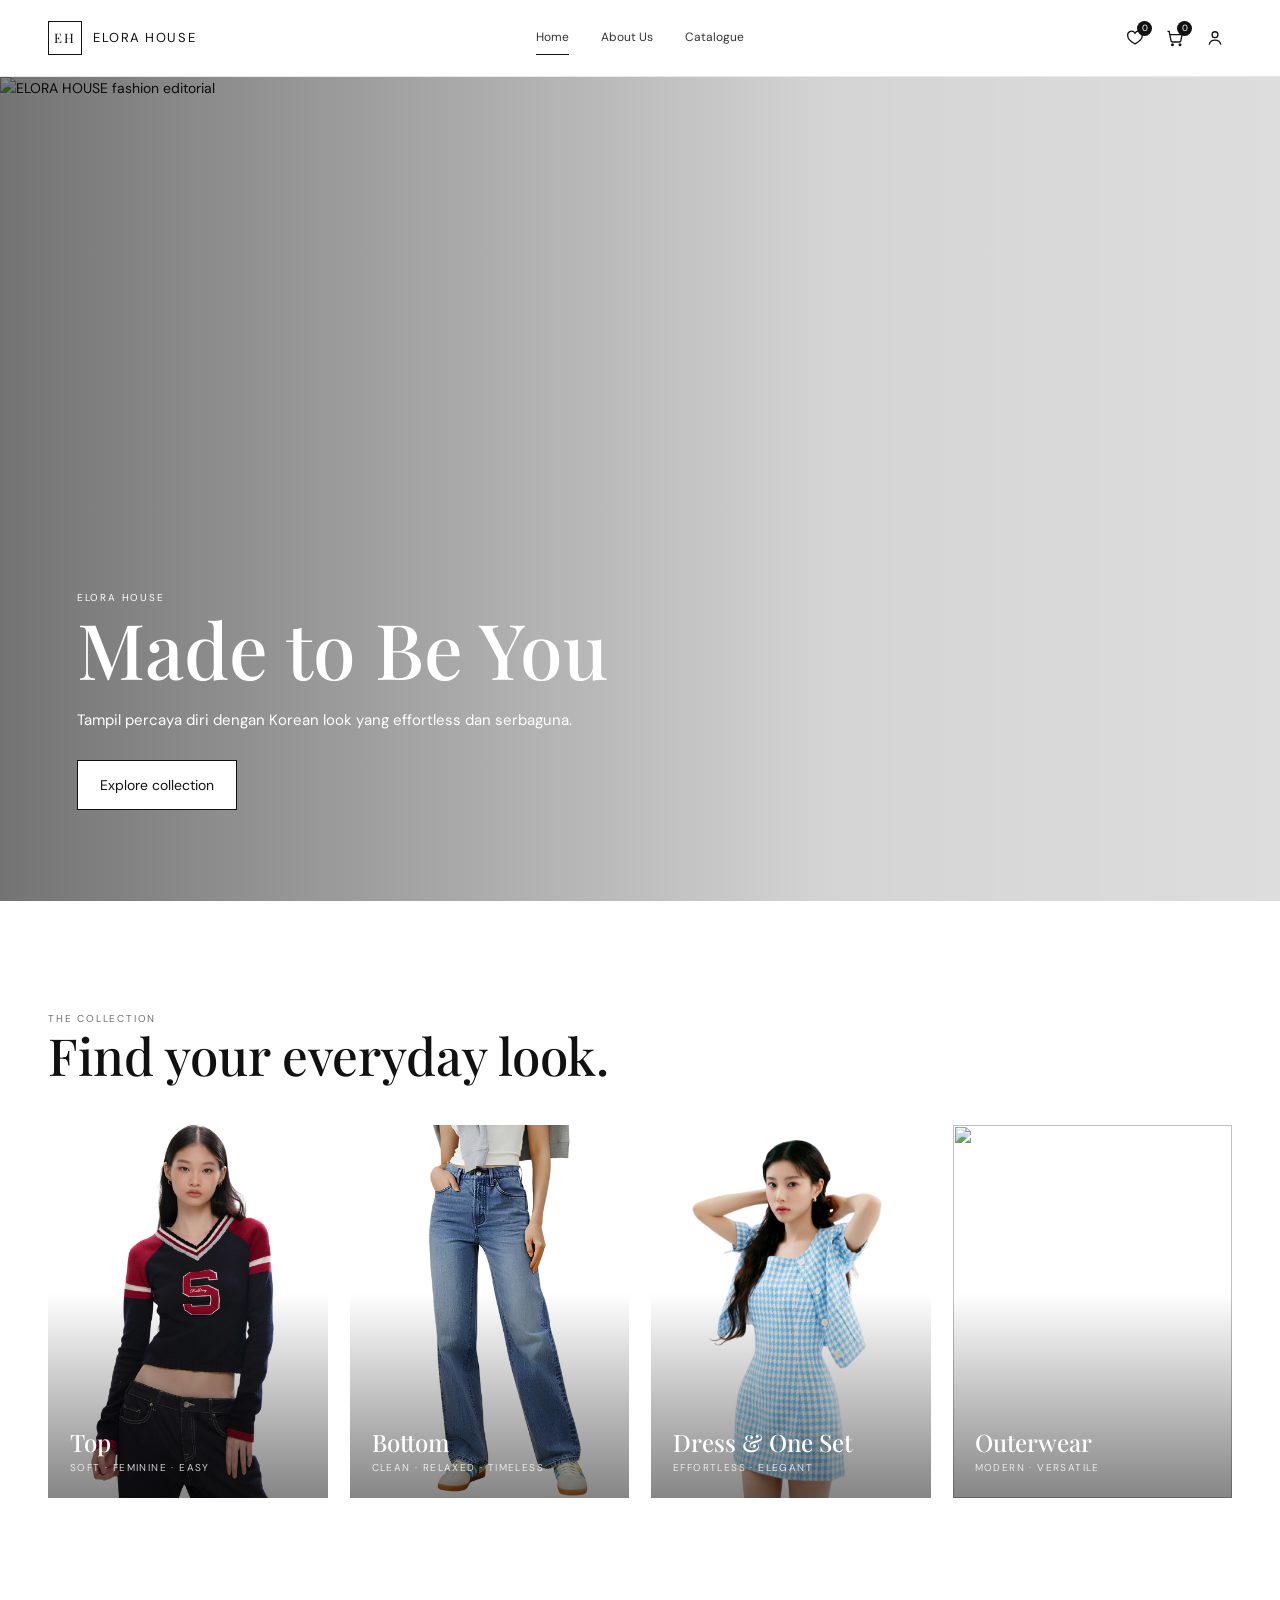
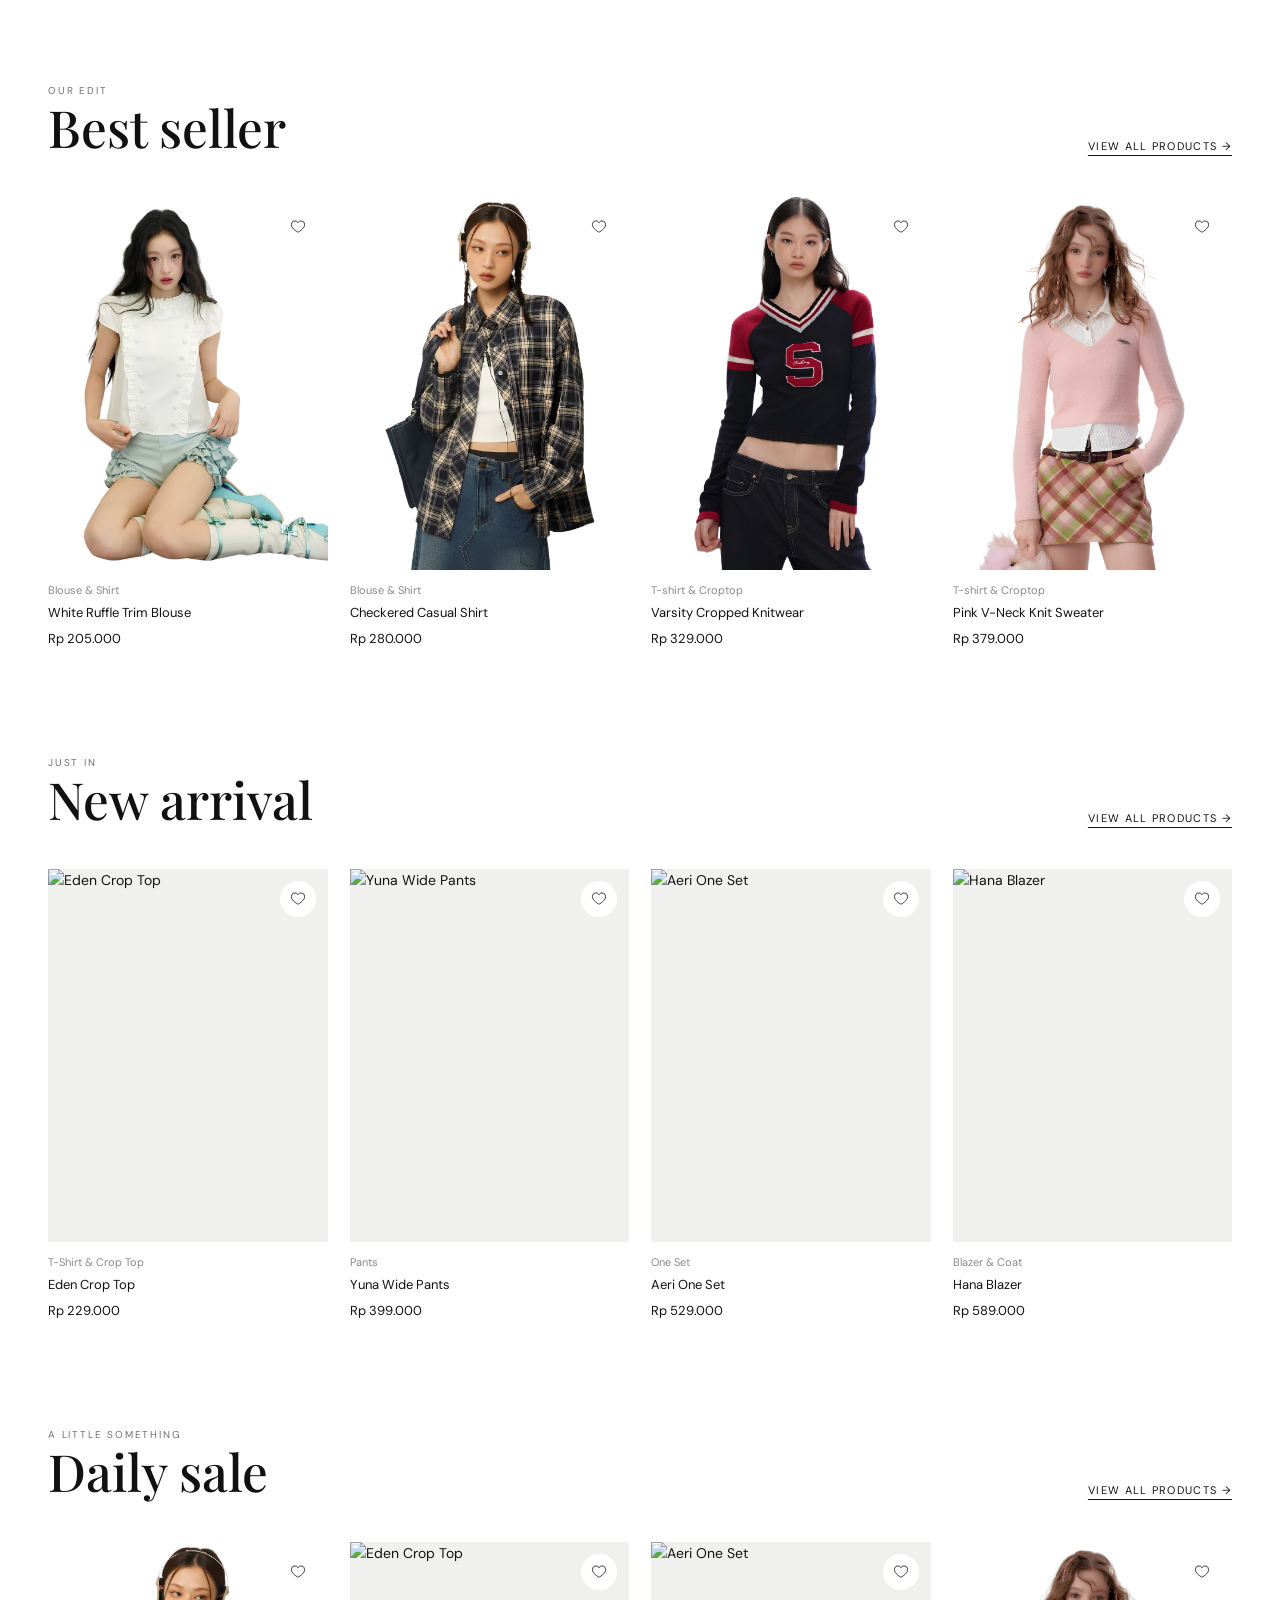
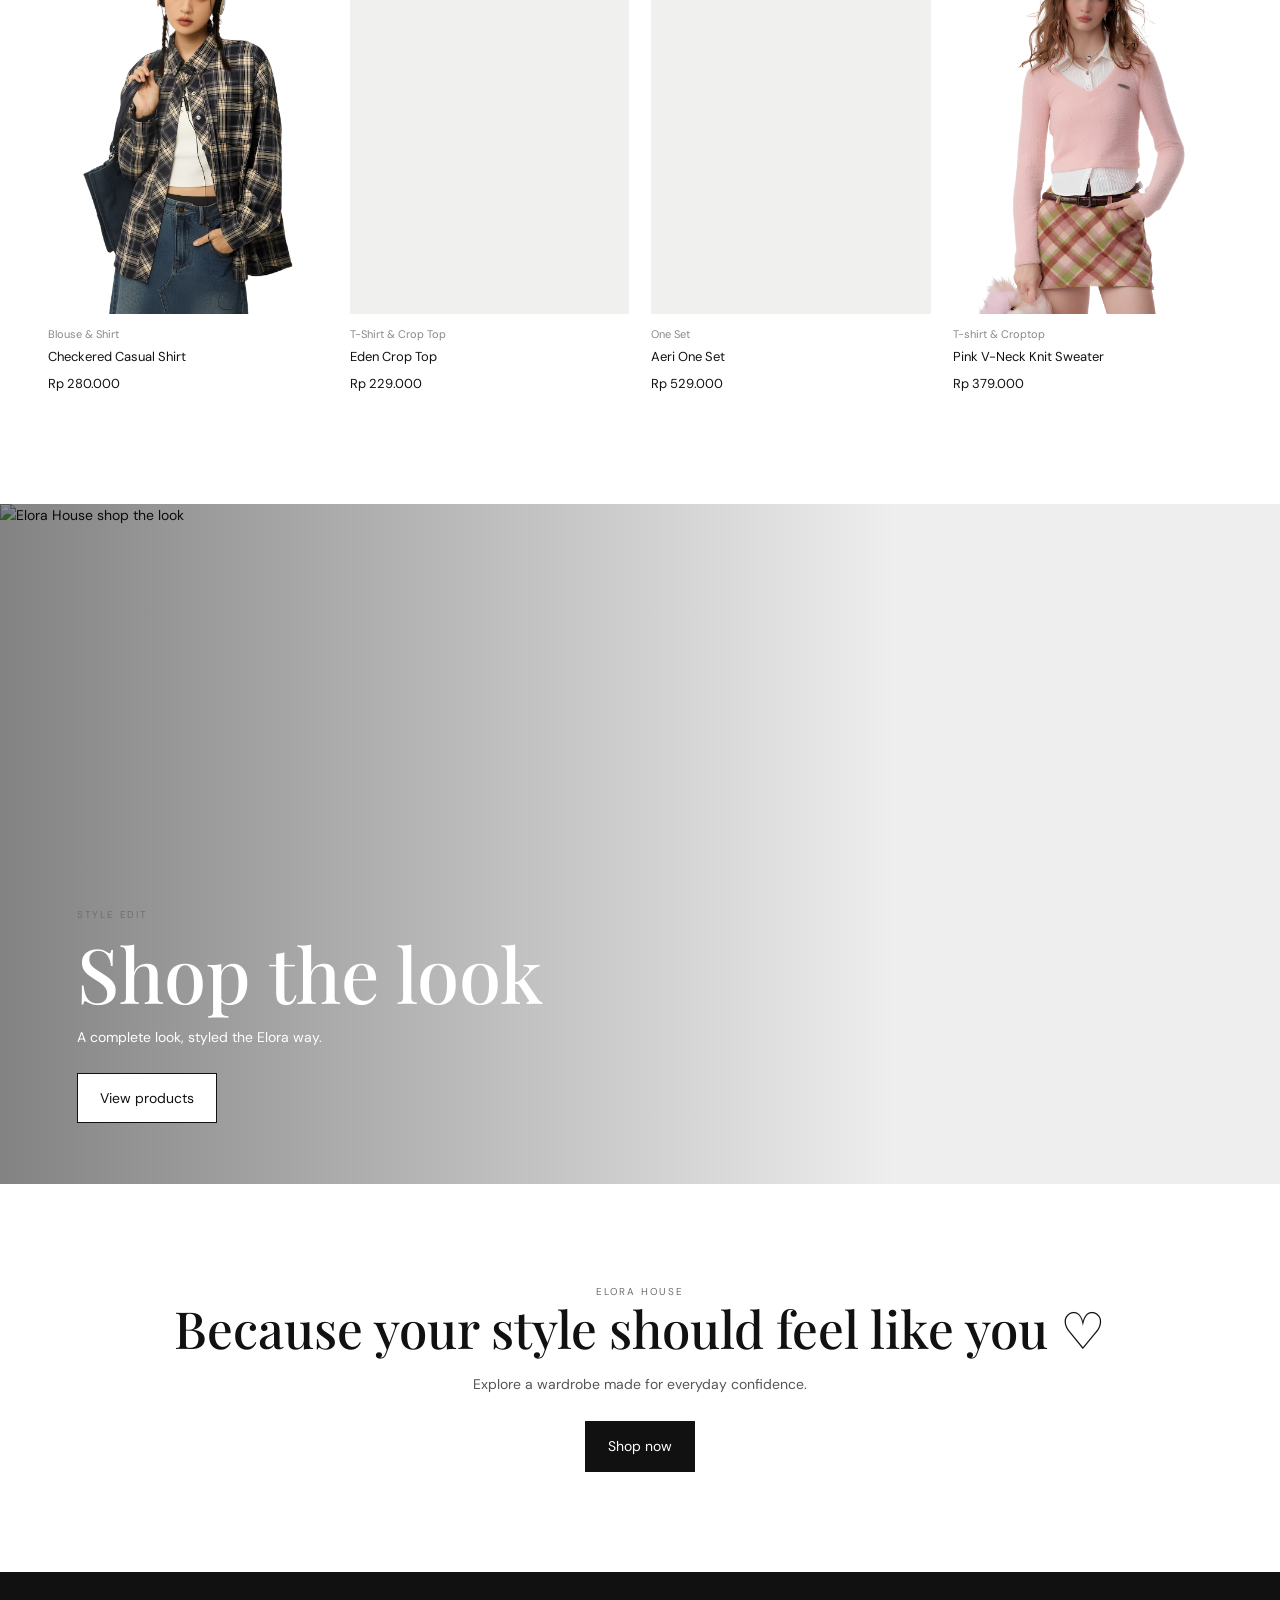
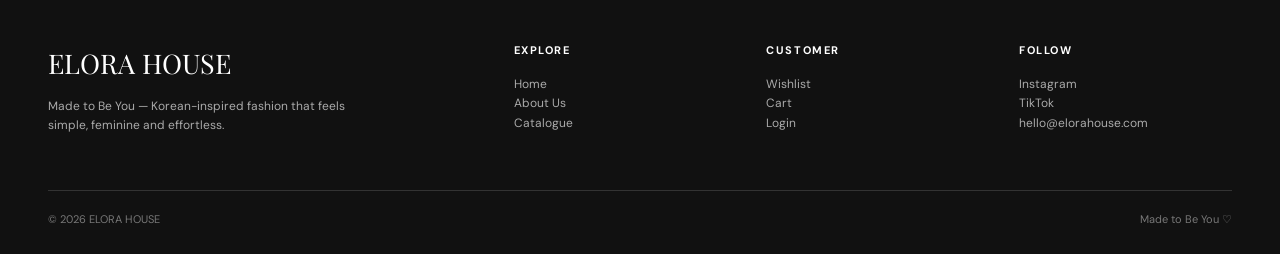
==== index.html @ e7de4180 "Initial commit" ====
<!doctype html><html lang="en">
    <head>
        <meta charset="utf-8">
        <meta name="viewport" content="width=device-width,initial-scale=1">
        <meta name="description" content="ELORA HOUSE — Made to Be You">
        <title>Home · ELORA HOUSE</title>
        <link rel="stylesheet" href="styles.css">
    </head>
    <body>
        <div id="site-header"></div>
        <main>
            <section class="hero">
                <img src="https://images.unsplash.com/photo-1483985988355-763728e1935b?auto=format&fit=crop&w=2200&q=90" alt="ELORA HOUSE fashion editorial">
                <div class="hero-copy">
                    <div class="eyebrow">ELORA HOUSE</div>
                    <h1>Made to Be You</h1>
                    <p>Tampil percaya diri dengan Korean look yang effortless dan serbaguna.</p>
                    <a class="btn light" href="catalogue.html">Explore collection</a>
                </div>
            </section>
            <section class="section">
                <div class="container">
                    <div class="section-head">
                        <div>
                            <div class="eyebrow">The collection</div>
                            <h2>Find your everyday look.</h2>
                        </div>
                    </div>
                    <div class="category-grid">
                        <a class="category-card" href="catalogue.html?cat=Top">
                            <img src="image/Varsity Cropped Knitwear.png" alt="Top">
                            <div class="category-label">
                                <h3>Top</h3>
                                <span>Soft · feminine · easy</span>
                            </div>
                        </a>
                        <a class="category-card" href="catalogue.html?cat=Bottom">
                            <img src="image/Brooklyn High Rise Jeans.png" alt="Bottom">
                            <div class="category-label">
                                <h3>Bottom</h3>
                                <span>Clean · relaxed · timeless</span>
                            </div>
                        </a>
                        <a class="category-card" href="catalogue.html?cat=Dress%20%26%20One%20Set">
                            <img src="image/Sora Pastel Two-Piece Dress.png" alt="Dress & One Set">
                            <div class="category-label">
                                <h3>Dress & One Set</h3>
                                <span>Effortless · elegant</span>
                            </div>
                        </a>
                        <a class="category-card" href="catalogue.html?cat=Outerwear">
                            <img src="https://images.unsplash.com/photo-1539533018447-63fcce2678e3?auto=format&fit=crop&w=900&q=85">
                            <div class="category-label">
                                <h3>Outerwear</h3>
                                <span>Modern · versatile</span>
                            </div>
                        </a>
                    </div>
                </div>
            </section>
            <section class="section home-products">
                <div class="container">
                    <div class="section-head">
                        <div>
                            <div class="eyebrow">Our edit</div>
                            <h2>Best seller</h2>
                        </div>
                        <a href="catalogue.html" class="text-link">View all products →</a>
                    </div>
                    <div class="products" id="bestSellerGrid"></div>
                </div>
            </section>
            <section class="section home-products alt">
                <div class="container">
                    <div class="section-head">
                        <div>
                            <div class="eyebrow">Just in</div>
                            <h2>New arrival</h2>
                        </div>
                        <a href="catalogue.html" class="text-link">View all products →</a>
                    </div>
                    <div class="products" id="newArrivalGrid"></div>
                </div>
            </section>
            <section class="section home-products sale">
                <div class="container">
                    <div class="section-head">
                        <div>
                            <div class="eyebrow">A little something</div>
                            <h2>Daily sale</h2>
                        </div>
                        <a href="catalogue.html" class="text-link">View all products →</a>
                    </div>
                    <div class="products" id="saleGrid"></div>
                </div>
            </section>
            <section class="shop-look">
                <div class="shop-look-image">
                    <img src="https://images.unsplash.com/photo-1485230895905-ec40ba36b9bc?auto=format&fit=crop&w=1800&q=90" alt="Elora House shop the look">
                </div>
                <div class="shop-look-copy">
                    <div class="eyebrow">Style edit</div>
                    <h2>Shop the look</h2>
                    <p>A complete look, styled the Elora way.</p>
                    <a href="catalogue.html" class="btn light">View products</a>
                </div>
            </section>
            <section class="cta">
                <div class="container">
                    <div class="eyebrow">ELORA HOUSE</div>
                    <h2>Because your style should feel like you ♡</h2>
                    <p>Explore a wardrobe made for everyday confidence.</p>
                    <a class="btn" href="catalogue.html">Shop now</a>
                </div>
            </section>
        </main>
        <div id="site-footer"></div>
        <script src="app.js"></script>
    </body>
</html>
---- styles.css ----
@import url("https://fonts.googleapis.com/css2?family=DM+Sans:wght@400;500;600&family=Playfair+Display:wght@400;500;600&display=swap");

:root {
  --black: #111111;
  --white: #fff;
  --muted: #6f6f6f;
  --line: #e9e9e9;
  --soft: #f7f7f5;
  --serif: "Playfair Display", Georgia, serif;
  --sans: "DM Sans", Arial, sans-serif;
  --max: 1240px;
  --card-image-ratio: 3/4;
}
* {
  box-sizing: border-box;
}
html {
  scroll-behavior: smooth;
}
body {
  margin: 0;
  background: var(--white);
  color: var(--black);
  font-family: var(--sans);
  font-size: 14px;
  line-height: 1.6;
}
a {
  color: inherit;
  text-decoration: none;
}
button,
input,
select {
  font: inherit;
}
button {
  cursor: pointer;
}
img {
  display: block;
  width: 100%;
  object-fit: cover;
}
.container {
  width: min(var(--max), calc(100% - 96px));
  margin: auto;
}
.eyebrow {
  text-transform: uppercase;
  letter-spacing: 0.18em;
  font-size: 10px;
  color: var(--muted);
}
h1,
h2,
h3 {
  font-family: var(--serif);
  font-weight: 500;
  line-height: 1.1;
  margin: 0;
}
h1 {
  font-size: clamp(42px, 6vw, 84px);
}
h2 {
  font-size: clamp(30px, 4vw, 52px);
}
h3 {
  font-size: 24px;
}
p {
  margin: 0;
  color: #555;
}
.btn {
  display: inline-flex;
  align-items: center;
  justify-content: center;
  gap: 8px;
  border: 1px solid var(--black);
  background: var(--black);
  color: #fff;
  padding: 13px 22px;
  transition: 0.25s;
}
.btn:hover {
  background: #333;
}
.btn.light {
  background: #fff;
  color: #111;
}
.btn.light:hover {
  background: #f3f3f3;
}
.icon-btn {
  border: 0;
  background: none;
  padding: 7px;
  display: grid;
  place-items: center;
  position: relative;
}
.icon-btn svg {
  width: 20px;
  height: 20px;
  stroke-width: 1.6;
}
.badge-count {
  position: absolute;
  right: 0;
  top: 0;
  min-width: 15px;
  height: 15px;
  padding: 0 4px;
  border-radius: 20px;
  background: #111;
  color: #fff;
  font-size: 9px;
  display: grid;
  place-items: center;
}
.navbar {
  position: sticky;
  top: 0;
  z-index: 50;
  background: rgba(255, 255, 255, 0.96);
  backdrop-filter: blur(12px);
  border-bottom: 1px solid var(--line);
}
.nav-inner {
  height: 76px;
  display: grid;
  grid-template-columns: 1fr auto 1fr;
  align-items: center;
  gap: 24px;
}
.brand {
  display: flex;
  align-items: center;
  gap: 11px;
  font-size: 13px;
  letter-spacing: 0.12em;
}
.logo {
  width: 34px;
  height: 34px;
  border: 1px solid #111;
  display: grid;
  place-items: center;
  font-family: var(--serif);
  font-size: 13px;
}
.nav-links {
  display: flex;
  gap: 32px;
  align-items: center;
}
.nav-links a {
  font-size: 12px;
  color: #333;
  position: relative;
}
.nav-links a:after {
  content: "";
  position: absolute;
  left: 0;
  bottom: -7px;
  width: 0;
  height: 1px;
  background: #111;
  transition: 0.25s;
}
.nav-links a:hover:after,
.nav-links a.active:after {
  width: 100%;
}
.nav-actions {
  display: flex;
  justify-content: flex-end;
  gap: 6px;
}
.mobile-toggle {
  display: none;
}
.drawer {
  display: none;
}
.hero {
  min-height: calc(100vh - 76px);
  position: relative;
  overflow: hidden;
  background: #ddd;
}
.hero img {
  height: calc(100vh - 76px);
  min-height: 580px;
}
.hero:after {
  content: "";
  position: absolute;
  inset: 0;
  background: linear-gradient(
    90deg,
    rgba(0, 0, 0, 0.48),
    rgba(0, 0, 0, 0.04) 65%,
    transparent
  );
}
.hero-copy {
  position: absolute;
  z-index: 2;
  left: 6%;
  bottom: 11%;
  color: #fff;
  max-width: 620px;
}
.hero-copy p {
  color: #fff;
  max-width: none;
  margin: 18px 0 28px;
  font-size: 15px;
}
.hero .eyebrow {
  color: #fff;
}
.section {
  padding: 110px 0;
}
.section-head {
  display: flex;
  justify-content: space-between;
  align-items: end;
  gap: 30px;
  margin-bottom: 42px;
}
.section-head p {
  max-width: 390px;
}
.category-grid {
  display: grid;
  grid-template-columns: repeat(4, 1fr);
  gap: 22px;
}
.category-card {
  position: relative;
  aspect-ratio: var(--card-image-ratio);
  overflow: hidden;
}
.category-card img {
  height: 100%;
  transition: transform 0.5s;
}
.category-card:hover img {
  transform: scale(1.035);
}
.category-card:after {
  content: "";
  position: absolute;
  inset: 0;
  background: linear-gradient(0deg, rgba(0, 0, 0, 0.48), transparent 55%);
}
.category-label {
  position: absolute;
  z-index: 2;
  bottom: 22px;
  left: 22px;
  color: #fff;
}
.category-label span {
  display: block;
  font-size: 10px;
  letter-spacing: 0.14em;
  text-transform: uppercase;
  margin-top: 5px;
  opacity: 0.8;
}
.products {
  display: grid;
  grid-template-columns: repeat(4, 1fr);
  gap: 32px 22px;
}
.product-card {
  position: relative;
  min-width: 0;
}
.product-img {
  display: block;
  aspect-ratio: var(--card-image-ratio);
  overflow: hidden;
  background: #f0f0ef;
  position: relative;
}
.product-img img {
  height: 100%;
  transition: transform 0.45s;
}
.product-card:hover .product-img img {
  transform: scale(1.025);
}
.wish-float {
  position: absolute;
  right: 12px;
  top: 12px;
  background: #fff;
  width: 36px;
  height: 36px;
  border-radius: 50%;
  border: 0;
  display: grid;
  place-items: center;
  z-index: 2;
}
.wish-float svg {
  width: 18px;
}
.wish-float.active svg {
  fill: #111;
}
.product-info {
  padding-top: 12px;
  display: grid;
  gap: 3px;
}
.product-name {
  font-size: 13px;
}
.product-meta {
  font-size: 11px;
  color: #888;
}
.product-price {
  font-size: 13px;
  margin-top: 3px;
}
.editorial {
  display: grid;
  grid-template-columns: 1fr 1fr;
  min-height: 560px;
  background: var(--soft);
}
.editorial-img img {
  height: 100%;
  min-height: 500px;
}
.editorial-copy {
  display: flex;
  align-items: center;
  padding: 8vw;
}
.editorial-copy > div {
  max-width: 500px;
}
.editorial-copy p {
  margin: 22px 0 28px;
}
.values {
  display: grid;
  grid-template-columns: repeat(4, 1fr);
  border-top: 1px solid var(--line);
  border-bottom: 1px solid var(--line);
}
.value {
  padding: 28px 20px;
  border-right: 1px solid var(--line);
}
.value:last-child {
  border-right: 0;
}
.value strong {
  font-family: var(--serif);
  font-size: 20px;
  font-weight: 500;
}
.value p {
  font-size: 12px;
  margin-top: 8px;
}
.cta {
  padding: 100px 20px;
  text-align: center;
  background: #fff;
  color: #111;
}
.cta p {
  color: #555;
  margin: 16px auto 26px;
  max-width: 450px;
}
.cta .btn {
  background: #111;
  color: #fff;
  border-color: #111;
}
.footer {
  background: #111;
  color: #fff;
  padding: 70px 0 25px;
}
.footer-grid {
  display: grid;
  grid-template-columns: 2fr 1fr 1fr 1fr;
  gap: 40px;
}
.footer p,
.footer a {
  color: #aaa;
  font-size: 12px;
}
.footer h4 {
  font-size: 11px;
  letter-spacing: 0.14em;
  text-transform: uppercase;
  margin: 0 0 16px;
}
.footer-brand {
  font-family: var(--serif);
  font-size: 27px;
}
.footer-bottom {
  border-top: 1px solid #333;
  margin-top: 55px;
  padding-top: 20px;
  color: #777;
  font-size: 11px;
  display: flex;
  justify-content: space-between;
}
.page-hero {
  padding: 35px 0 25px;
  border-bottom: none solid var(--line);
}
.page-hero p {
  margin-top: 12px;
  max-width: 560px;
}
.page-hero + .section {
  padding-top: 20px !important;
}
.filters {
  display: flex;
  gap: 10px;
  flex-wrap: wrap;
  margin-bottom: 25px;
}
.filter {
  border: 1px solid var(--line);
  background: #fff;
  padding: 9px 15px;
  font-size: 11px;
}
.filter.active,
.filter:hover {
  background: #111;
  color: #fff;
  border-color: #111;
}
.catalog-toolbar {
  display: flex;
  justify-content: space-between;
  align-items: center;
  margin-bottom: 22px;
}
.search {
  border: 0;
  border-bottom: 1px solid #ccc;
  padding: 10px 0;
  width: 250px;
  outline: none;
}
.detail {
  padding: 55px 0 100px;
}
.detail-subnav {
  display: flex;
  align-items: center;
  flex-wrap: wrap;
  gap: 10px;
  margin: 0 auto 34px;
  max-width: 1240px;
  padding: 0 0 0 2px;
  font-size: 11px;
  letter-spacing: 0.15em;
  text-transform: uppercase;
  color: #6f6f6f;
}
.detail-subnav a,
.detail-subnav span {
  color: inherit;
}
.detail-subnav a:hover {
  color: #111;
}
.detail-grid {
  display: grid;
  grid-template-columns: 1.1fr 0.9fr;
  gap: 70px;
  align-items: start;
}
.detail-gallery {
  display: block;
  margin-top: 24px;
}
.detail-thumbs {
  display: none;
}
.detail-thumb {
  border: 1px solid transparent;
  background: transparent;
  padding: 0;
  cursor: pointer;
  overflow: hidden;
  aspect-ratio: 1;
  transition: border-color 0.2s ease;
}
.detail-thumb img {
  height: 50%;
  width: 50%;
  object-fit: cover;
}
.detail-thumb.active {
  border-color: #111;
}
.detail-gallery-main {
  width: 100%;
  max-width: 700px;
  height: 900px;
  background: #f4f4f2;
  overflow: hidden;
}
.detail-gallery-main img {
  width: 100%;
  height: 100%;
  object-fit: cover;
  display: block;
}
.detail-panel {
  padding-top: 14px;
}
.detail-panel h1 {
  font-size: clamp(34px, 4vw, 58px);
  margin-bottom: 18px;
  line-height: 1;
}
.detail-price-row {
  display: flex;
  align-items: center;
  gap: 12px;
  flex-wrap: wrap;
  margin-bottom: 18px;
}
.detail-compare {
  font-size: 17px;
  color: #8b8b8b;
  text-decoration: line-through;
}
.detail-price {
  font-size: 32px;
  font-family: var(--serif);
  font-weight: 500;
}
.discount-pill {
  display: inline-flex;
  align-items: center;
  justify-content: center;
  padding: 6px 10px;
  background: #f3eee3;
  color: #111;
  font-size: 10px;
  letter-spacing: 0.15em;
  text-transform: uppercase;
}
.detail-summary {
  max-width: 560px;
  color: #4e4e4e;
  line-height: 1.7;
  margin-bottom: 18px;
}
.detail-stock {
  font-size: 10px;
  letter-spacing: 0.2em;
  text-transform: uppercase;
  color: #2d7f4a;
  margin: 0 0 22px;
}
.detail-stock.low {
  color: #a54d2d;
}
.detail-option {
  margin-top: 26px;
}
.detail-option-head {
  display: flex;
  justify-content: space-between;
  align-items: center;
  gap: 12px;
  margin-bottom: 10px;
  font-size: 10px;
  letter-spacing: 0.18em;
  text-transform: uppercase;
  color: #555;
}
.detail-size-guide {
  padding: 0;
  border: 0;
  background: none;
  color: inherit;
  letter-spacing: 0.14em;
  font-size: 10px;
  text-transform: uppercase;
  cursor: pointer;
}
.detail-option-list {
  display: flex;
  gap: 8px;
  flex-wrap: wrap;
}
.detail-option-chip {
  min-width: 46px;
  padding: 11px 14px;
  border: 1px solid #ddd;
  background: #fff;
  color: #111;
  font-size: 12px;
  cursor: pointer;
  transition:
    border-color 0.2s ease,
    background 0.2s ease,
    color 0.2s ease;
}
.detail-option-chip.active {
  border-color: #111;
  background: #111;
  color: #fff;
}
.detail-action-row {
  display: flex;
  align-items: center;
  gap: 12px;
  margin-top: 28px;
}
.detail-qty {
  display: flex;
  align-items: center;
  border: 1px solid #1a1a1a;
  width: max-content;
}
.detail-qty button {
  width: 42px;
  height: 50px;
  border: 0;
  background: #fff;
  color: #111;
  font-size: 22px;
  cursor: pointer;
}
.detail-qty span {
  display: grid;
  place-items: center;
  width: 44px;
  height: 50px;
  font-size: 14px;
}
.detail-btn {
  flex: 1;
  height: 52px;
  padding: 0 18px;
  min-width: 0;
}
.detail-wish {
  width: 52px;
  height: 52px;
  border: 1px solid #111;
  background: #fff;
  color: #111;
  font-size: 22px;
  display: grid;
  place-items: center;
  cursor: pointer;
  transition: all 0.2s ease;
}
.detail-wish.saved {
  background: #111;
  color: #fff;
}
.detail-specs {
  display: grid;
  grid-template-columns: repeat(2, minmax(0, 1fr));
  gap: 18px 18px;
  margin-top: 30px;
  padding-top: 30px;
  border-top: 1px solid var(--line);
}
.detail-specs-item p {
  font-size: 10px;
  letter-spacing: 0.18em;
  text-transform: uppercase;
  color: #7a7a7a;
  margin: 0 0 8px;
}
.detail-specs-item strong {
  font-size: 13px;
  font-weight: 500;
  color: #111;
  font-family: var(--sans);
}
.detail-ship {
  margin-top: 22px;
  display: grid;
  gap: 8px;
  color: #444;
  font-size: 12px;
}
.detail-guide {
  margin-top: 30px;
  padding-top: 20px;
  border-top: 1px solid var(--line);
}
.detail-guide-head {
  font-size: 22px;
  font-family: var(--serif);
  margin-bottom: 14px;
}
.table-wrap {
  overflow: auto;
}
.size-table {
  border-collapse: collapse;
  width: 100%;
  font-size: 11px;
  min-width: 430px;
}
.size-table th,
.size-table td {
  border: 1px solid var(--line);
  padding: 11px;
  text-align: left;
}
.simple-list {
  display: grid;
  gap: 14px;
}
.item {
  display: grid;
  grid-template-columns: 110px 1fr auto;
  gap: 20px;
  padding: 18px 0;
  border-bottom: 1px solid var(--line);
  align-items: center;
}
.item-img {
  aspect-ratio: 3/4;
  background: #f5f5f4;
}
.item-info h3 {
  font-size: 19px;
}
.item-info p {
  font-size: 12px;
  margin-top: 4px;
}
.item-actions {
  display: flex;
  gap: 10px;
  align-items: center;
}
.text-btn {
  border: 0;
  background: none;
  text-decoration: underline;
  font-size: 11px;
}
.cart-layout {
  display: grid;
  grid-template-columns: 1fr 360px;
  gap: 60px;
}
.summary {
  border: 1px solid var(--line);
  padding: 28px;
  height: max-content;
  position: sticky;
  top: 100px;
}
.summary h3 {
  font-size: 25px;
  margin-bottom: 24px;
}
.sum-row {
  display: flex;
  justify-content: space-between;
  font-size: 12px;
  padding: 8px 0;
}
.sum-total {
  border-top: 1px solid var(--line);
  margin-top: 12px;
  padding-top: 17px;
  font-size: 14px;
}
.form-grid {
  display: grid;
  grid-template-columns: 1fr 1fr;
  gap: 18px;
}
.field {
  display: grid;
  gap: 7px;
}
.field.full {
  grid-column: 1/-1;
}
.field label {
  font-size: 10px;
  text-transform: uppercase;
  letter-spacing: 0.12em;
}
.field input,
.field textarea,
.field select {
  border: 1px solid #ddd;
  padding: 12px;
  outline: none;
  background: #fff;
}
.field textarea {
  min-height: 100px;
  resize: vertical;
}
.login-wrap {
  min-height: calc(100vh - 76px);
  display: grid;
  place-items: center;
  padding: 70px 20px;
}
.login-box {
  width: min(430px, 100%);
  border: 1px solid var(--line);
  padding: 42px;
}
.login-box h1 {
  font-size: 45px;
}
.login-box p {
  margin: 12px 0 28px;
}
.login-box .field {
  margin-bottom: 15px;
}
.notice {
  background: #f6f6f4;
  padding: 13px 15px;
  font-size: 11px;
  color: #555;
  margin-bottom: 18px;
}
.empty {
  text-align: center;
  padding: 80px 20px;
  border: 1px dashed #ddd;
}
.empty h2 {
  font-size: 32px;
  margin-bottom: 12px;
}
@media (max-width: 900px) {
  .nav-inner {
    grid-template-columns: auto 1fr auto;
  }
  .nav-links {
    display: none;
  }
  .mobile-toggle {
    display: grid;
  }
  .brand span {
    display: none;
  }
  .drawer {
    position: fixed;
    inset: 76px 0 0;
    background: #fff;
    z-index: 49;
    padding: 35px 24px;
    display: none;
  }
  .drawer.open {
    display: block;
  }
  .drawer a {
    display: block;
    font-family: var(--serif);
    font-size: 31px;
    padding: 12px 0;
    border-bottom: 1px solid var(--line);
  }
  .category-grid,
  .products {
    grid-template-columns: repeat(2, 1fr);
  }
  .editorial {
    grid-template-columns: 1fr;
  }
  .editorial-img {
    height: 55vw;
    min-height: 350px;
  }
  .editorial-img img {
    min-height: 0;
  }
  .values {
    grid-template-columns: 1fr 1fr;
  }
  .value:nth-child(2) {
    border-right: 0;
  }
  .value:nth-child(-n + 2) {
    border-bottom: 1px solid var(--line);
  }
  .footer-grid {
    grid-template-columns: 1.5fr 1fr 1fr;
  }
  .detail-grid {
    grid-template-columns: 1fr;
    gap: 35px;
  }
  .detail-info {
    padding: 0;
  }
  .cart-layout {
    grid-template-columns: 1fr;
  }
  .summary {
    position: static;
  }
}
@media (max-width: 600px) {
  .container {
    width: min(var(--max), calc(100% - 48px));
  }
  .nav-inner {
    height: 66px;
  }
  .drawer {
    inset: 66px 0 0;
  }
  .hero,
  .hero img {
    min-height: 650px;
    height: calc(100svh - 66px);
  }
  .hero-copy {
    left: 20px;
    right: 20px;
    bottom: 55px;
  }
  .section {
    padding: 72px 0;
  }
  .section-head {
    display: block;
    margin-bottom: 28px;
  }
  .section-head p {
    margin-top: 13px;
  }
  .category-grid {
    gap: 14px;
  }
  .category-label {
    left: 13px;
    bottom: 14px;
  }
  .products {
    gap: 26px 16px;
  }
  .product-name,
  .product-price {
    font-size: 12px;
  }
  .footer-grid {
    grid-template-columns: 1fr 1fr;
  }
  .footer-grid > :first-child {
    grid-column: 1/-1;
  }
  .footer-bottom {
    display: block;
  }
  .footer-bottom span {
    display: block;
    margin-top: 6px;
  }
  .page-hero {
    padding: 55px 0 35px;
  }
  .page-hero h1 {
    font-size: 45px;
  }
  .catalog-toolbar {
    align-items: start;
    gap: 15px;
    flex-direction: column;
  }
  .search {
    width: 100%;
  }
  .gallery {
    grid-template-columns: 1fr;
  }
  .thumbs {
    grid-template-columns: repeat(4, 1fr);
    order: 2;
  }
  .item {
    grid-template-columns: 76px 1fr;
  }
  .item-actions {
    grid-column: 2;
  }
  .item-price {
    grid-column: 2;
  }
  .form-grid {
    grid-template-columns: 1fr;
  }
  .field.full {
    grid-column: auto;
  }
  .login-box {
    padding: 30px 22px;
  }
}
@media (min-width: 380px) and (max-width: 600px) {
  .hero-copy p {
    font-size: clamp(10px, 2.6vw, 13px);
    white-space: nowrap;
  }
}

.about-hero {
  height: min(820px, calc(100svh - 76px));
  min-height: 640px;
  position: relative;
  overflow: hidden;
  background: #444;
}
.about-hero::after {
  content: "";
  position: absolute;
  inset: 0;
  background:
    linear-gradient(
      90deg,
      rgba(0, 0, 0, 0.62),
      rgba(0, 0, 0, 0.24) 56%,
      rgba(0, 0, 0, 0.04)
    ),
    linear-gradient(0deg, rgba(0, 0, 0, 0.22), transparent 34%);
}
.about-hero-image {
  position: absolute;
  inset: 0;
  width: 100%;
  height: 100%;
  object-fit: cover;
  object-position: center 45%;
}
.about-hero-inner {
  position: relative;
  z-index: 1;
  min-height: inherit;
  display: flex;
  flex-direction: column;
  align-items: flex-start;
  justify-content: center;
  padding-top: 40px;
  padding-bottom: 40px;
  color: #fff;
}
.about-hero-eyebrow,
.about-hero-note {
  font-size: 10px;
  letter-spacing: 0.2em;
}
.about-hero h1 {
  font-size: 96px;
  line-height: 0.88;
  font-weight: 400;
  margin: 20px 0 12px;
  color: #fff;
}
.about-hero-tagline {
  font-family: var(--serif);
  font-size: 30px;
  color: #fff;
}
.about-hero-link {
  display: inline-flex;
  align-items: center;
  gap: 18px;
  margin-top: 34px;
  padding-bottom: 8px;
  border-bottom: 1px solid rgba(255, 255, 255, 0.65);
  font-size: 12px;
}
.about-hero-link span {
  font-size: 18px;
  line-height: 1;
}
.about-hero-note {
  position: absolute;
  z-index: 1;
  right: max(24px, calc((100% - var(--max)) / 2));
  bottom: 30px;
  color: #fff;
}
.about-hero-note span {
  padding: 0 7px;
  opacity: 0.7;
}
.about-story-grid {
  display: grid;
  grid-template-columns: 0.8fr 1.2fr;
  gap: 90px;
  align-items: start;
}
.about-story-heading h2 {
  max-width: 430px;
  margin-top: 14px;
  font-size: 54px;
}
.about-story-copy {
  max-width: 680px;
  justify-self: end;
}
.about-story-copy p {
  font-size: 15px;
  line-height: 1.9;
  margin-bottom: 18px;
}
.about-story-copy .about-story-signoff {
  font-family: var(--serif);
  font-size: 24px;
  color: #111;
  margin: 30px 0 0;
}
.about-philosophy,
.about-reasons {
  background: var(--soft);
}
.about-section-heading {
  max-width: 760px;
  margin-bottom: 42px;
}
.about-section-heading h2 {
  margin: 14px 0;
  font-size: 48px;
}
.about-section-heading > p {
  max-width: 620px;
  font-size: 14px;
}
.about-principles {
  display: grid;
  grid-template-columns: repeat(5, minmax(0, 1fr));
  border-top: 1px solid #dcdcd8;
  border-bottom: 1px solid #dcdcd8;
}
.about-principle {
  min-height: 180px;
  padding: 22px 20px;
  border-right: 1px solid #dcdcd8;
}
.about-principle:last-child {
  border-right: 0;
}
.about-principle-top {
  display: flex;
  align-items: center;
  justify-content: space-between;
}
.about-principle-number,
.about-category-info > span {
  font-size: 10px;
  letter-spacing: 0.14em;
  color: var(--muted);
}
.about-principle-icon {
  width: 38px;
  height: 38px;
  display: grid;
  place-items: center;
  border: 1px solid #dcdcd8;
  border-radius: 50%;
  font-family: var(--serif);
  font-size: 22px;
  color: #111;
}
.about-principle h3 {
  font-size: 20px;
  margin: 18px 0 7px;
}
.about-principle p {
  font-size: 12px;
}
.about-collection-grid {
  display: grid;
  grid-template-columns: repeat(4, minmax(0, 1fr));
  gap: 22px;
}
.about-category {
  min-width: 0;
}
.about-category-image {
  aspect-ratio: var(--card-image-ratio);
  overflow: hidden;
  background: #f0f0ef;
}
.about-category-image img {
  height: 100%;
  transition: transform 0.5s;
}
.about-category:hover .about-category-image img {
  transform: scale(1.025);
}
.about-category-info {
  padding-top: 16px;
}
.about-category-info h3 {
  font-size: 24px;
  margin: 6px 0 10px;
}
.about-category-info ul {
  list-style: none;
  margin: 0;
  padding: 0;
  color: #555;
  font-size: 12px;
  line-height: 1.9;
}
.about-reason-grid {
  display: grid;
  grid-template-columns: repeat(4, minmax(0, 1fr));
  border-top: 1px solid #dcdcd8;
  border-bottom: 1px solid #dcdcd8;
}
.about-reason {
  padding: 26px 22px;
  border-right: 1px solid #dcdcd8;
}
.about-reason:last-child {
  border-right: 0;
}
.about-reason h3 {
  font-size: 20px;
  margin-bottom: 8px;
}
.about-reason p {
  font-size: 12px;
}
.about-closing {
  padding: 90px 24px;
  text-align: center;
  background: #fff;
}
.about-closing h2 {
  font-size: 58px;
  margin: 14px 0 28px;
}
@media (max-width: 900px) {
  .about-story-grid {
    grid-template-columns: 1fr;
    gap: 28px;
  }
  .about-story-copy {
    justify-self: start;
  }
  .about-principles {
    grid-template-columns: repeat(3, minmax(0, 1fr));
  }
  .about-principle:nth-child(3) {
    border-right: 0;
  }
  .about-principle:nth-child(-n + 3) {
    border-bottom: 1px solid #dcdcd8;
  }
  .about-collection-grid {
    grid-template-columns: repeat(2, minmax(0, 1fr));
    gap: 34px 22px;
  }
  .about-reason-grid {
    grid-template-columns: repeat(2, minmax(0, 1fr));
  }
  .about-reason:nth-child(2) {
    border-right: 0;
  }
  .about-reason:nth-child(-n + 2) {
    border-bottom: 1px solid #dcdcd8;
  }
}
@media (max-width: 600px) {
  .about-hero {
    height: calc(100svh - 66px);
    min-height: 600px;
  }
  .about-hero h1 {
    font-size: 58px;
  }
  .about-hero-tagline {
    font-size: 25px;
  }
  .about-hero-note {
    font-size: 8px;
    right: 24px;
    bottom: 24px;
  }
  .about-story-heading h2 {
    font-size: 40px;
  }
  .about-story-copy p {
    font-size: 14px;
  }
  .about-section-heading {
    margin-bottom: 30px;
  }
  .about-section-heading h2 {
    font-size: 38px;
  }
  .about-principles {
    grid-template-columns: repeat(2, minmax(0, 1fr));
  }
  .about-principle {
    min-height: 155px;
    padding: 18px 14px;
    border-bottom: 1px solid #dcdcd8;
  }
  .about-principle:nth-child(3) {
    border-right: 1px solid #dcdcd8;
  }
  .about-principle:nth-child(2n) {
    border-right: 0;
  }
  .about-principle:nth-child(3),
  .about-principle:nth-child(4) {
    border-bottom: 1px solid #dcdcd8;
  }
  .about-principle:last-child {
    border-bottom: 0;
  }
  .about-principle h3 {
    font-size: 18px;
    margin-top: 20px;
  }
  .about-collection-grid {
    gap: 30px 16px;
  }
  .about-category-info h3 {
    font-size: 20px;
  }
  .about-category-info ul {
    font-size: 11px;
  }
  .about-reason {
    padding: 22px 15px;
  }
  .about-reason h3 {
    font-size: 17px;
  }
  .about-closing {
    padding: 74px 24px;
  }
  .about-closing h2 {
    font-size: 40px;
  }
}

.toast {
  position: fixed;
  z-index: 100;
  right: 20px;
  bottom: 20px;
  background: #111;
  color: #fff;
  padding: 13px 18px;
  font-size: 12px;
  opacity: 0;
  transform: translateY(10px);
  transition: 0.25s;
  pointer-events: none;
}
.toast.show {
  opacity: 1;
  transform: none;
}

.text-link {
  font-size: 11px;
  text-transform: uppercase;
  letter-spacing: 0.12em;
  text-decoration: underline;
  text-underline-offset: 5px;
}
.home-products {
  padding-top: 75px;
  padding-bottom: 35px;
}
.home-products.alt {
  padding-top: 70px;
}
.home-products.sale {
  padding-top: 70px;
}
.shop-look {
  position: relative;
  min-height: 680px;
  margin-top: 75px;
  background: #eee;
  overflow: hidden;
}
.shop-look-image,
.shop-look-image img {
  height: 100%;
  min-height: 680px;
}
.shop-look-image img {
  object-position: center;
}
.shop-look-copy {
  position: absolute;
  left: 6%;
  bottom: 9%;
  color: #fff;
  z-index: 2;
}
.shop-look:after {
  content: "";
  position: absolute;
  inset: 0;
  background: linear-gradient(90deg, rgba(0, 0, 0, 0.45), transparent 70%);
}
.shop-look-copy h2 {
  font-size: clamp(42px, 6vw, 76px);
  margin: 8px 0 12px;
}
.shop-look-copy p {
  color: #fff;
  margin-bottom: 24px;
}
@media (max-width: 600px) {
  .home-products {
    padding-top: 55px;
    padding-bottom: 20px;
  }
  .shop-look,
  .shop-look-image,
  .shop-look-image img {
    min-height: 600px;
  }
  .shop-look-copy {
    left: 20px;
    bottom: 40px;
  }
}
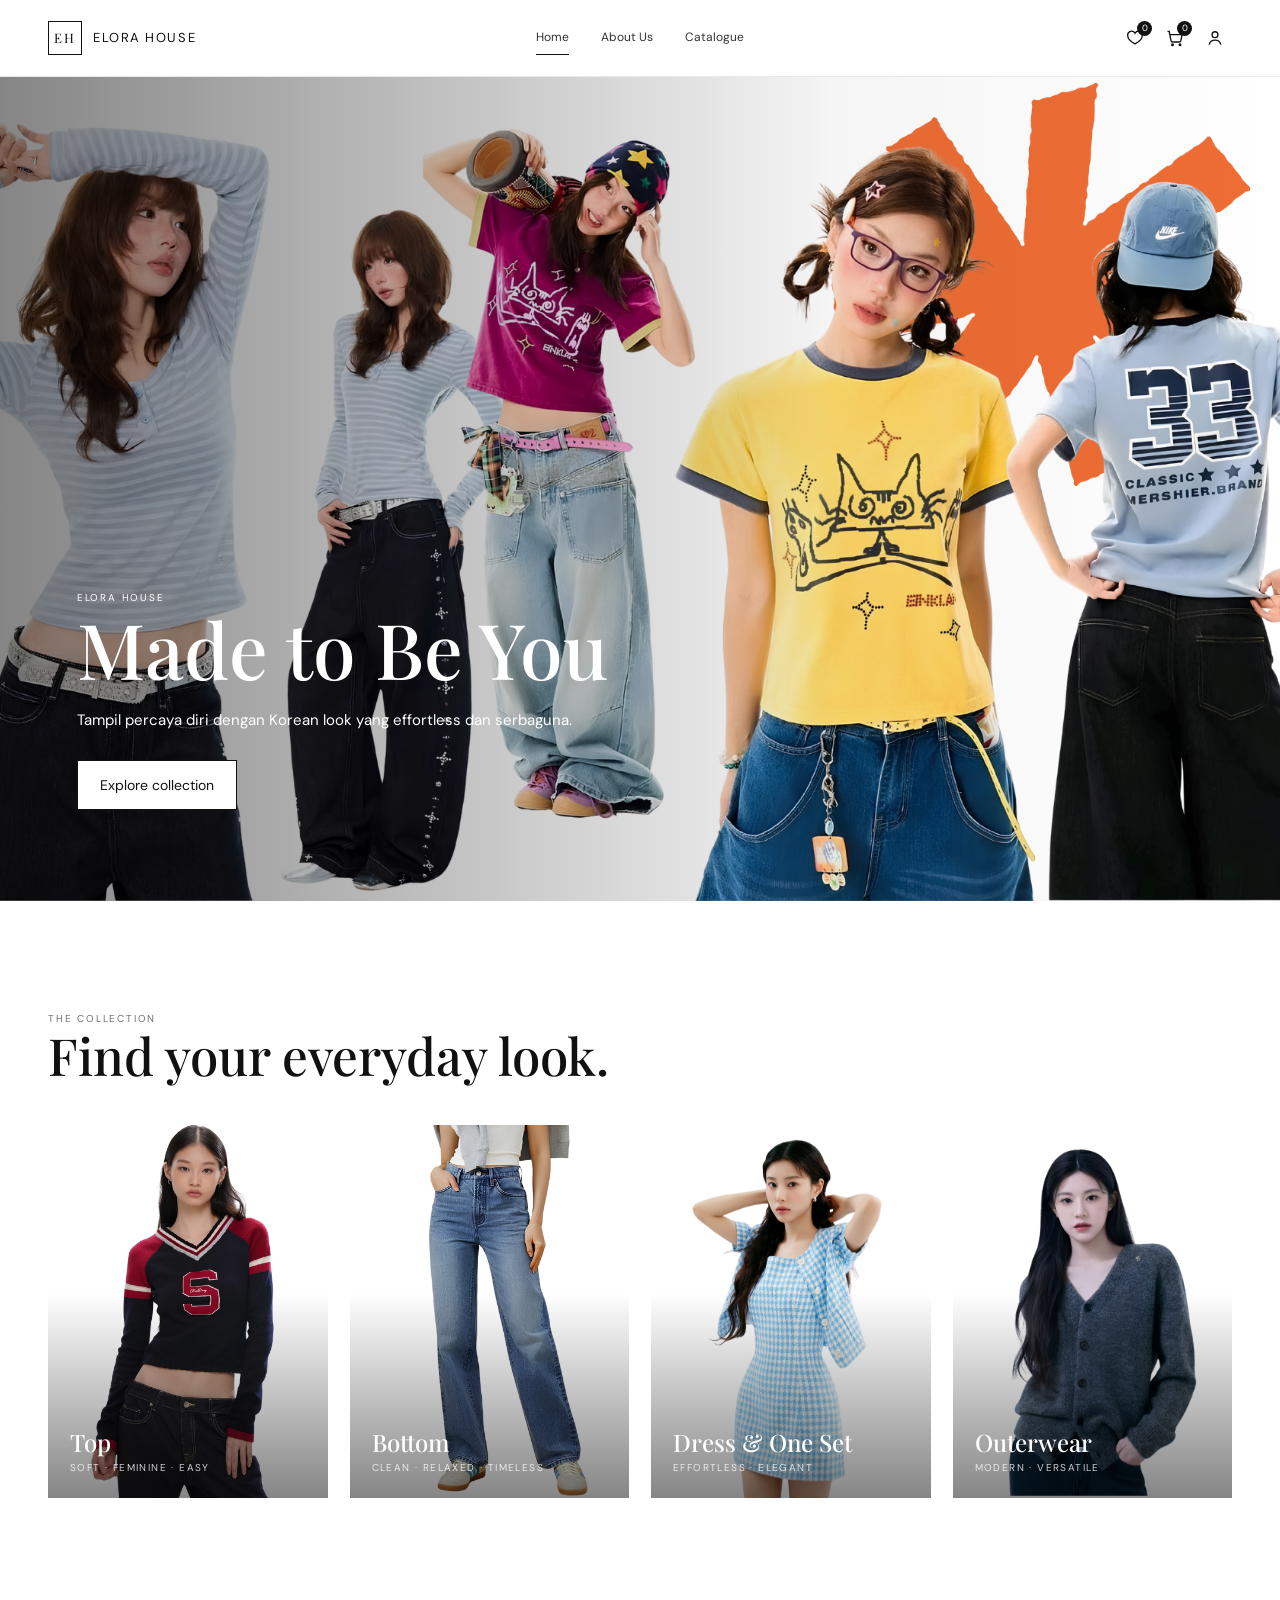
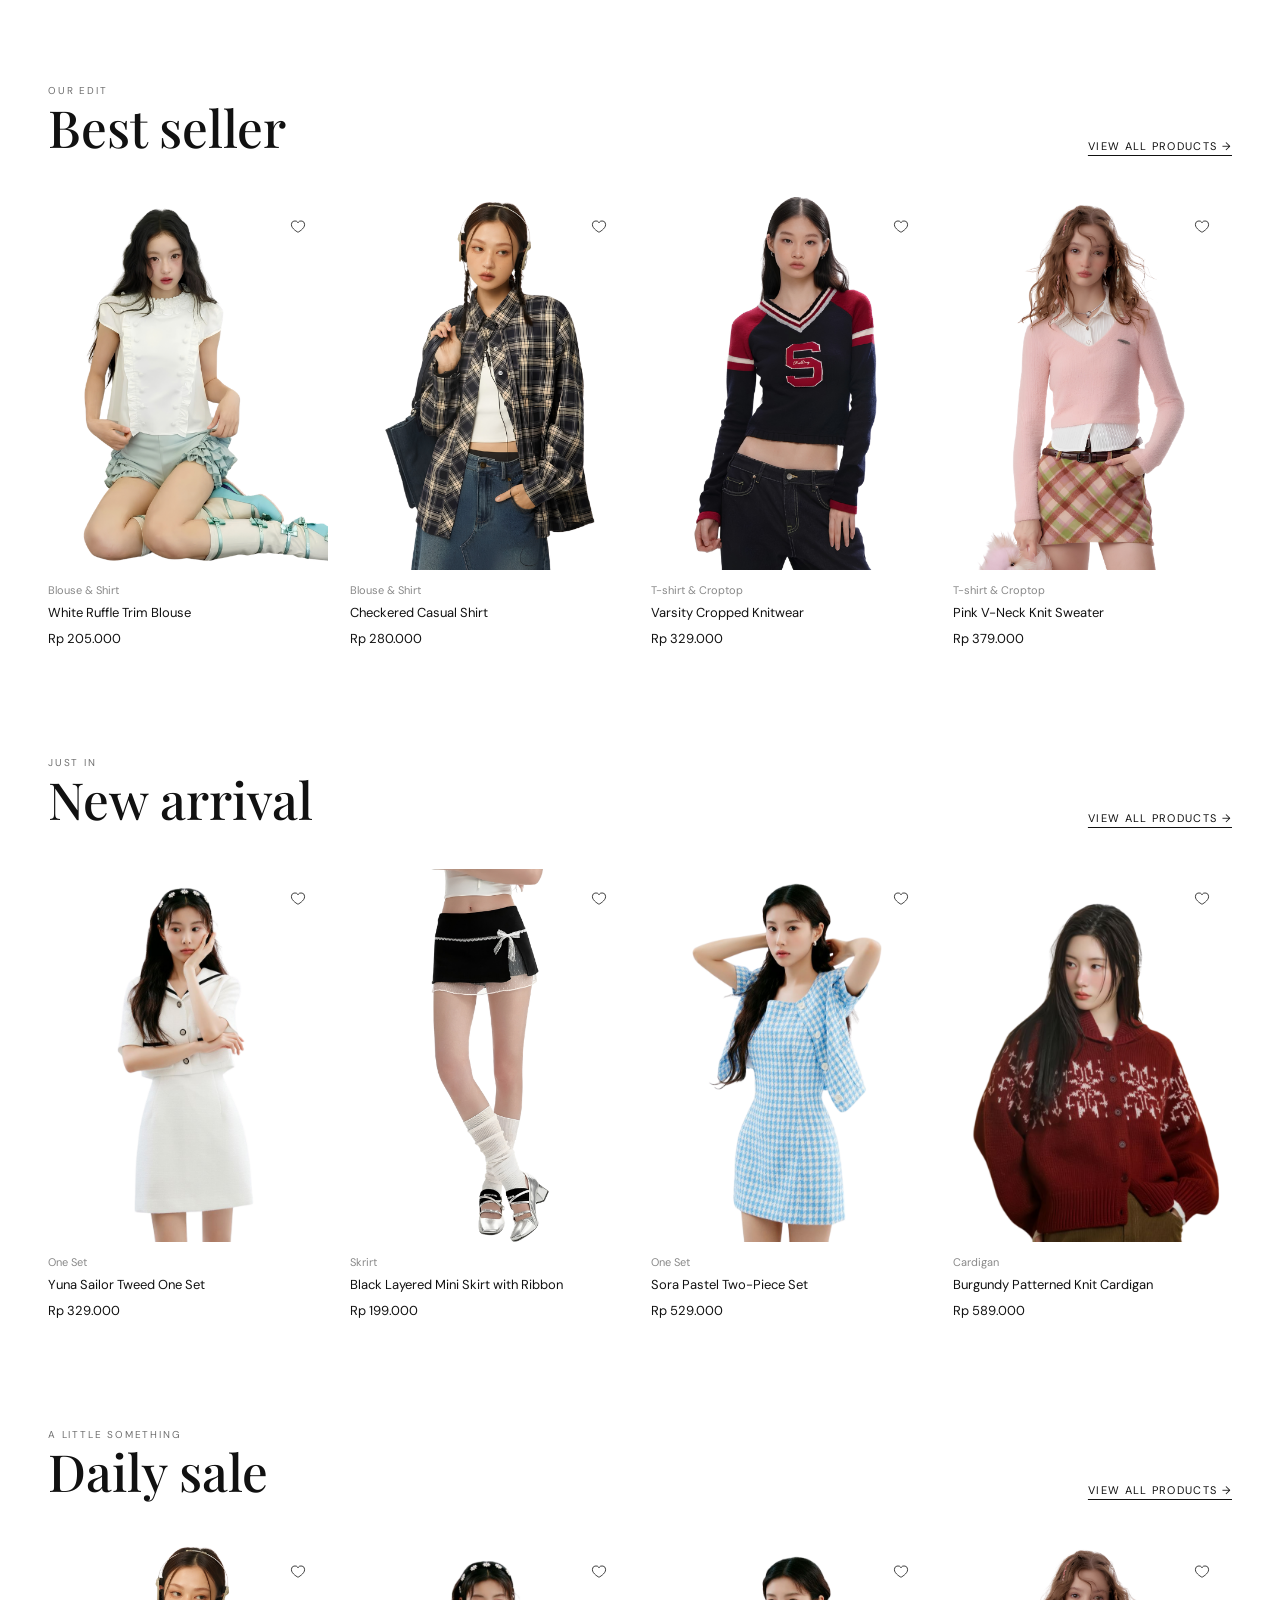
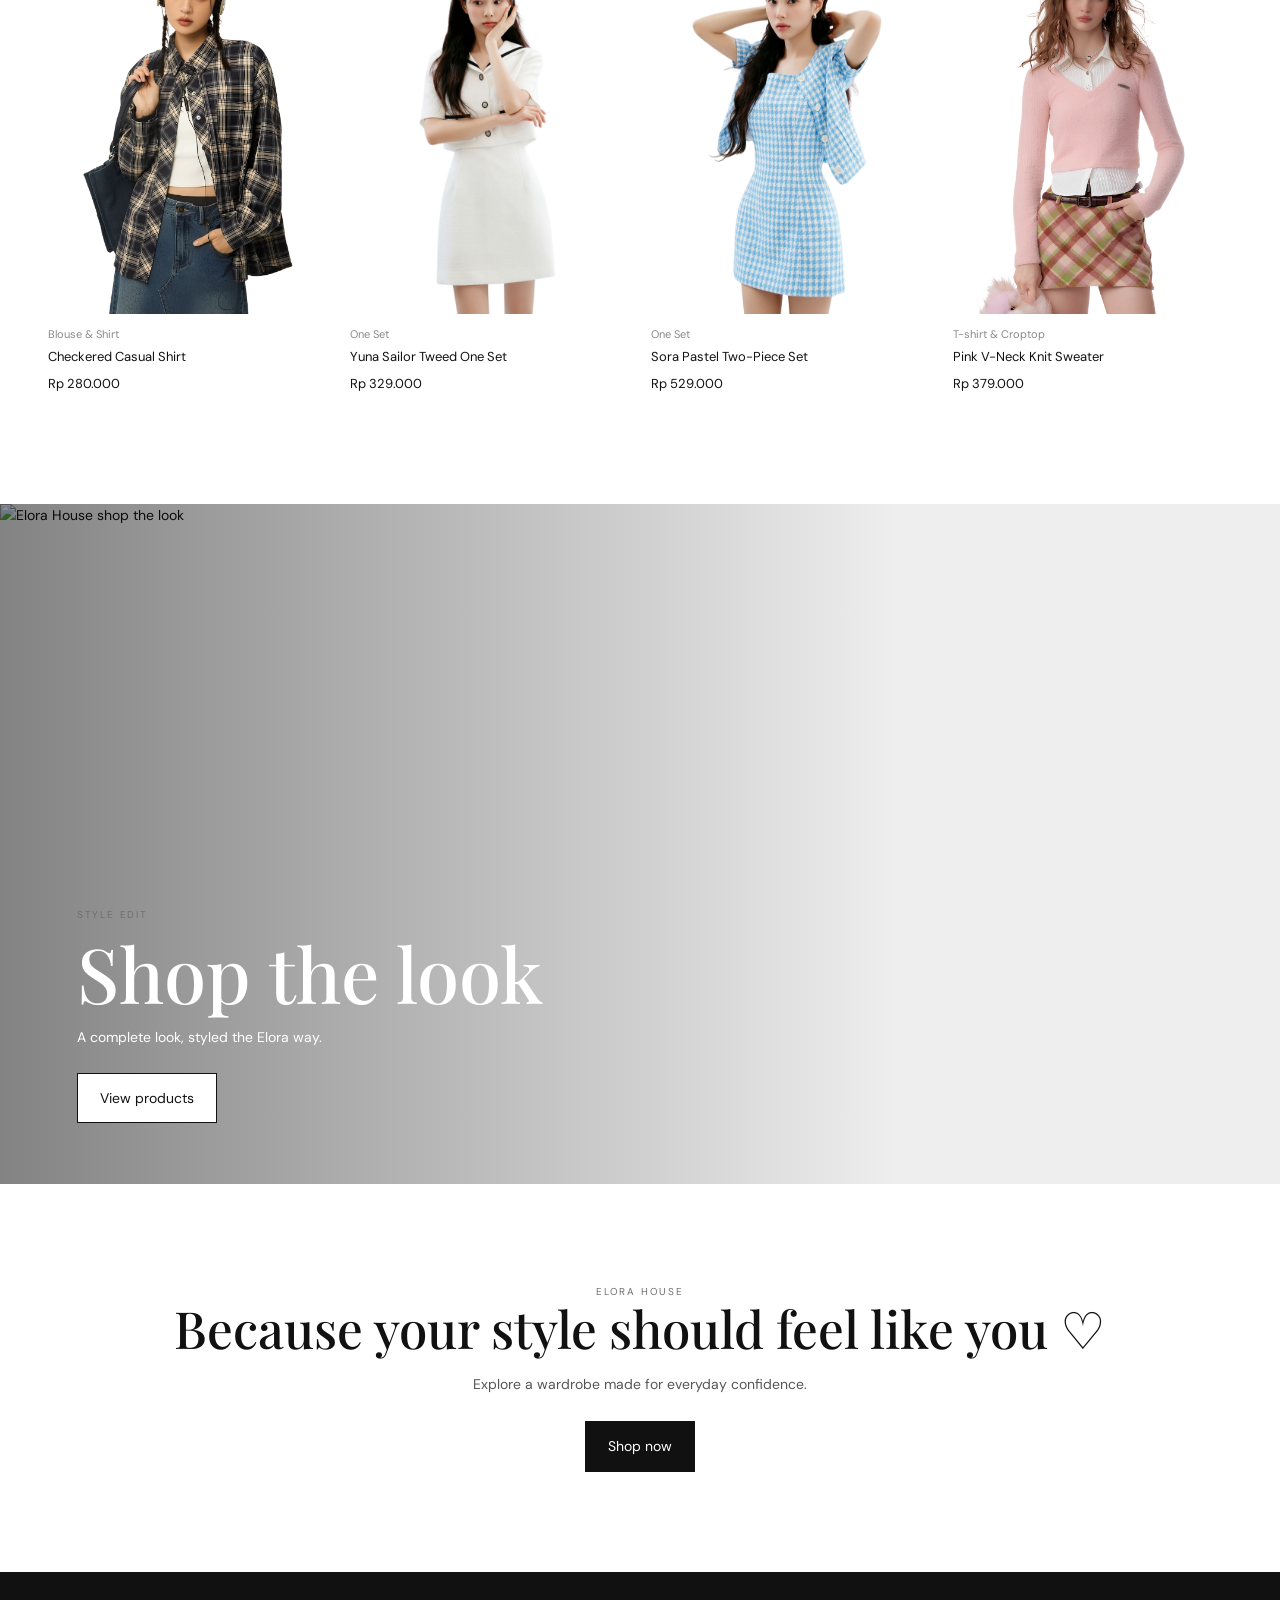
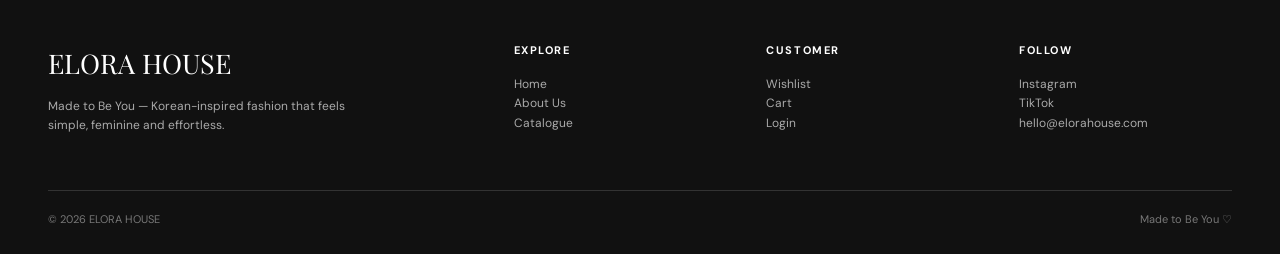
==== commit 7e457bf6: "Update homepage and product imagery Co-authored-by: Copilot <223556219+Copilot@users.noreply.github." ====
--- a/index.html
+++ b/index.html
@@ -10,7 +10,7 @@
         <div id="site-header"></div>
         <main>
             <section class="hero">
-                <img src="https://images.unsplash.com/photo-1483985988355-763728e1935b?auto=format&fit=crop&w=2200&q=90" alt="ELORA HOUSE fashion editorial">
+                <img src="image/cover dashboard.png" alt="ELORA HOUSE fashion editorial">
                 <div class="hero-copy">
                     <div class="eyebrow">ELORA HOUSE</div>
                     <h1>Made to Be You</h1>
@@ -49,7 +49,7 @@
                             </div>
                         </a>
                         <a class="category-card" href="catalogue.html?cat=Outerwear">
-                            <img src="https://images.unsplash.com/photo-1539533018447-63fcce2678e3?auto=format&fit=crop&w=900&q=85">
+                            <img src="image/Charcoal Grey V-Neck Knit Cardigan.png" alt="Outerwear">
                             <div class="category-label">
                                 <h3>Outerwear</h3>
                                 <span>Modern · versatile</span>
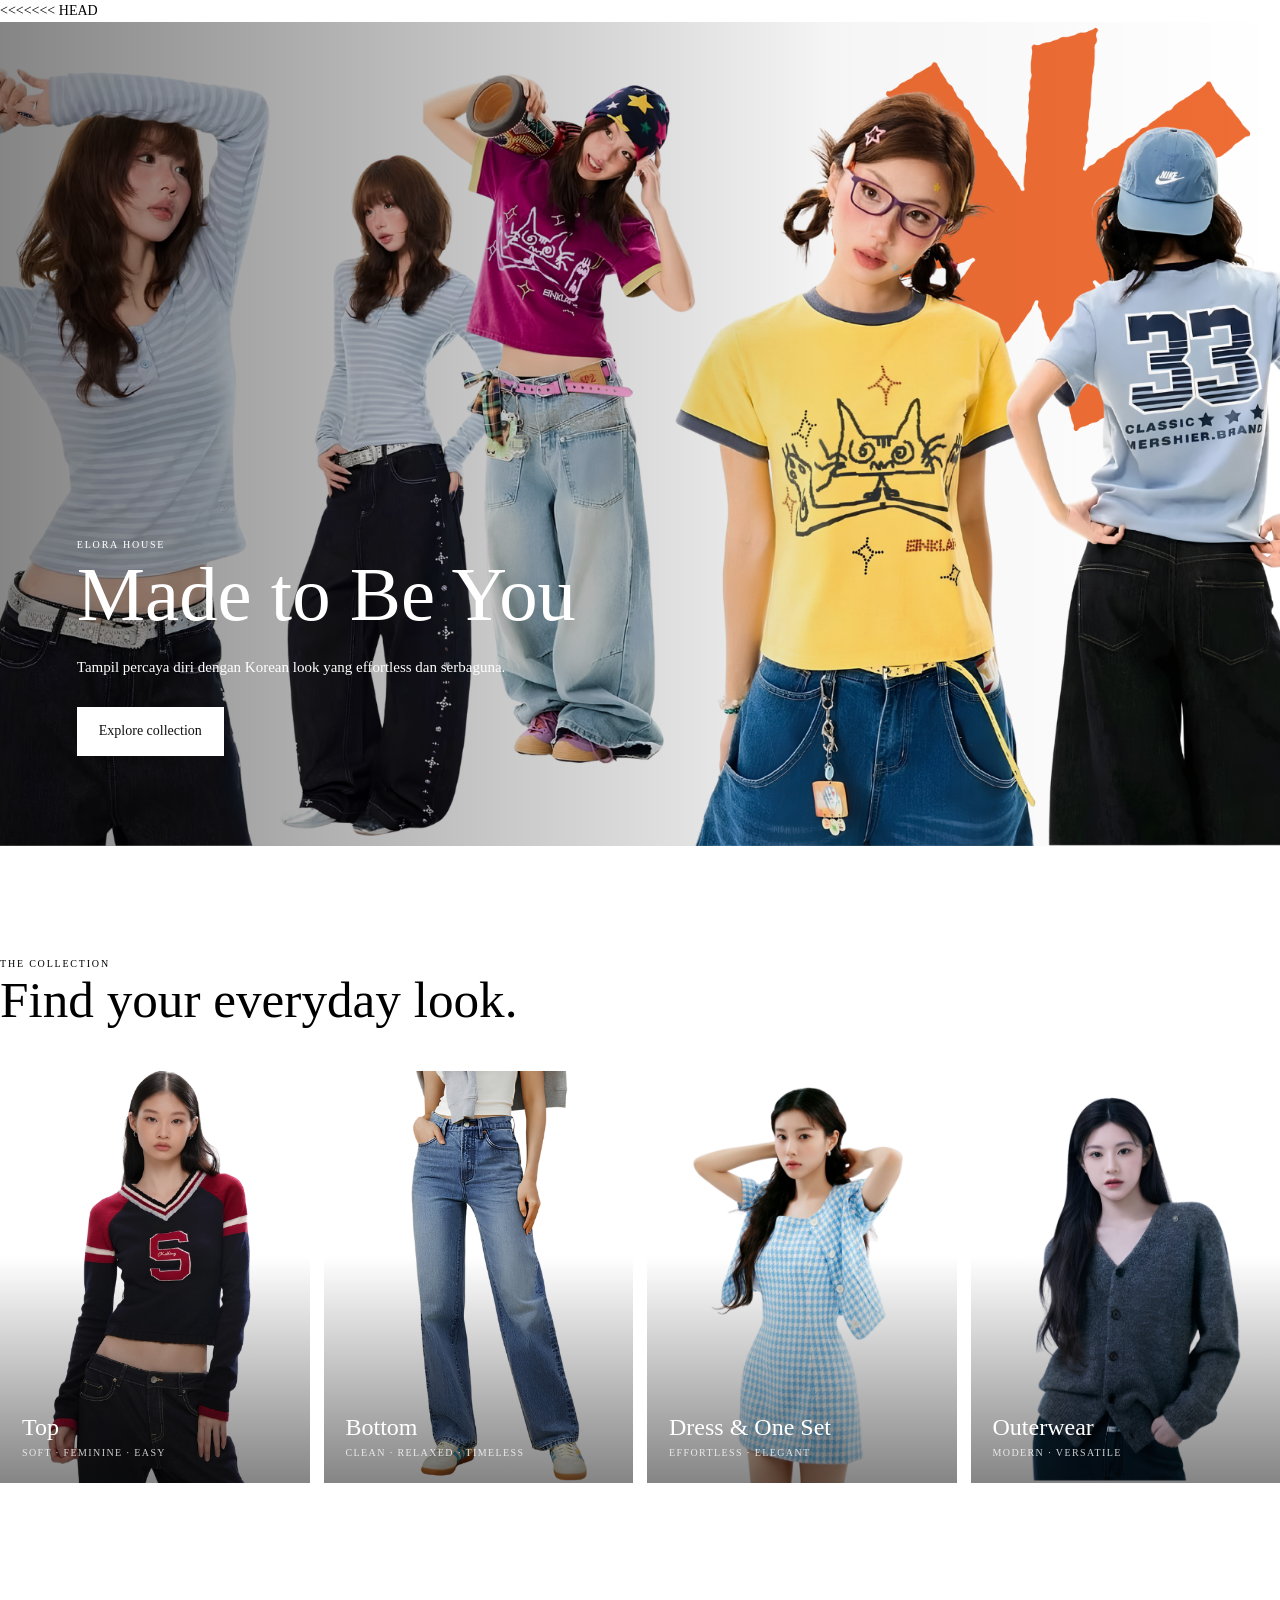
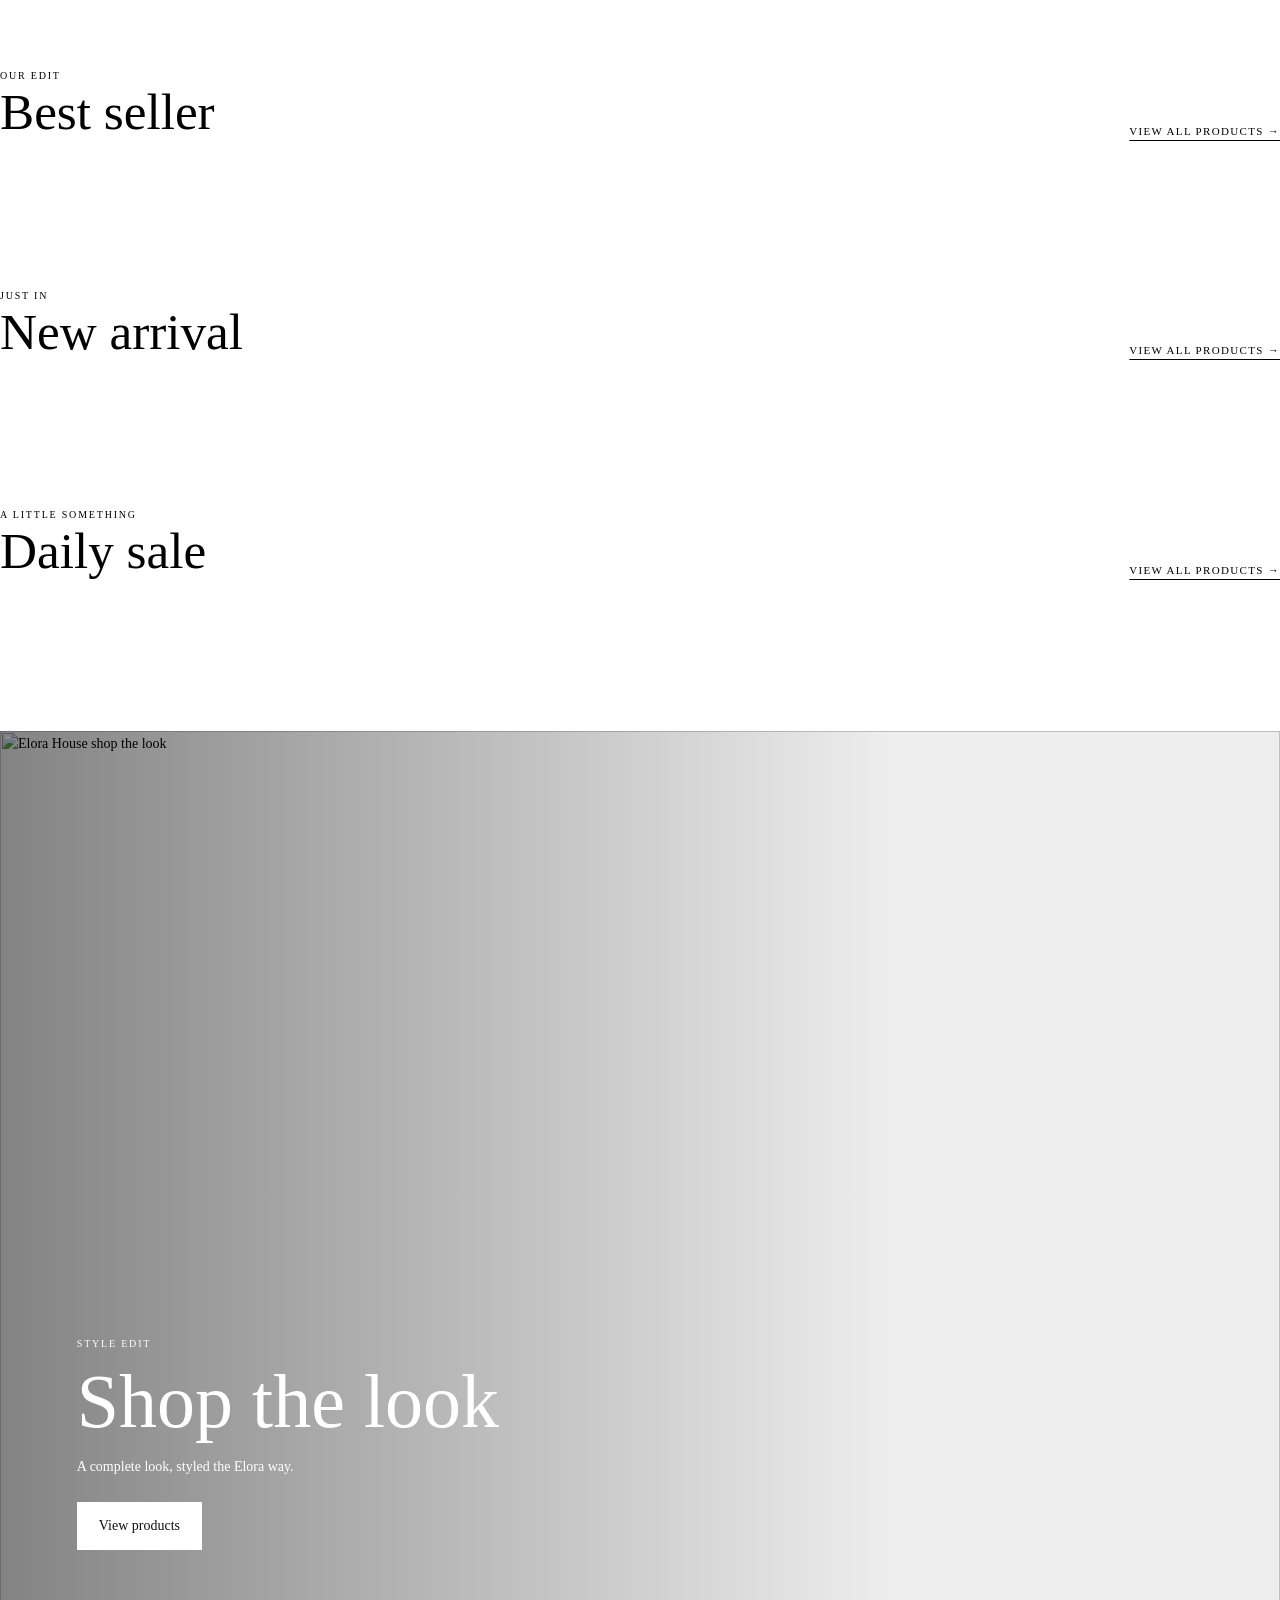
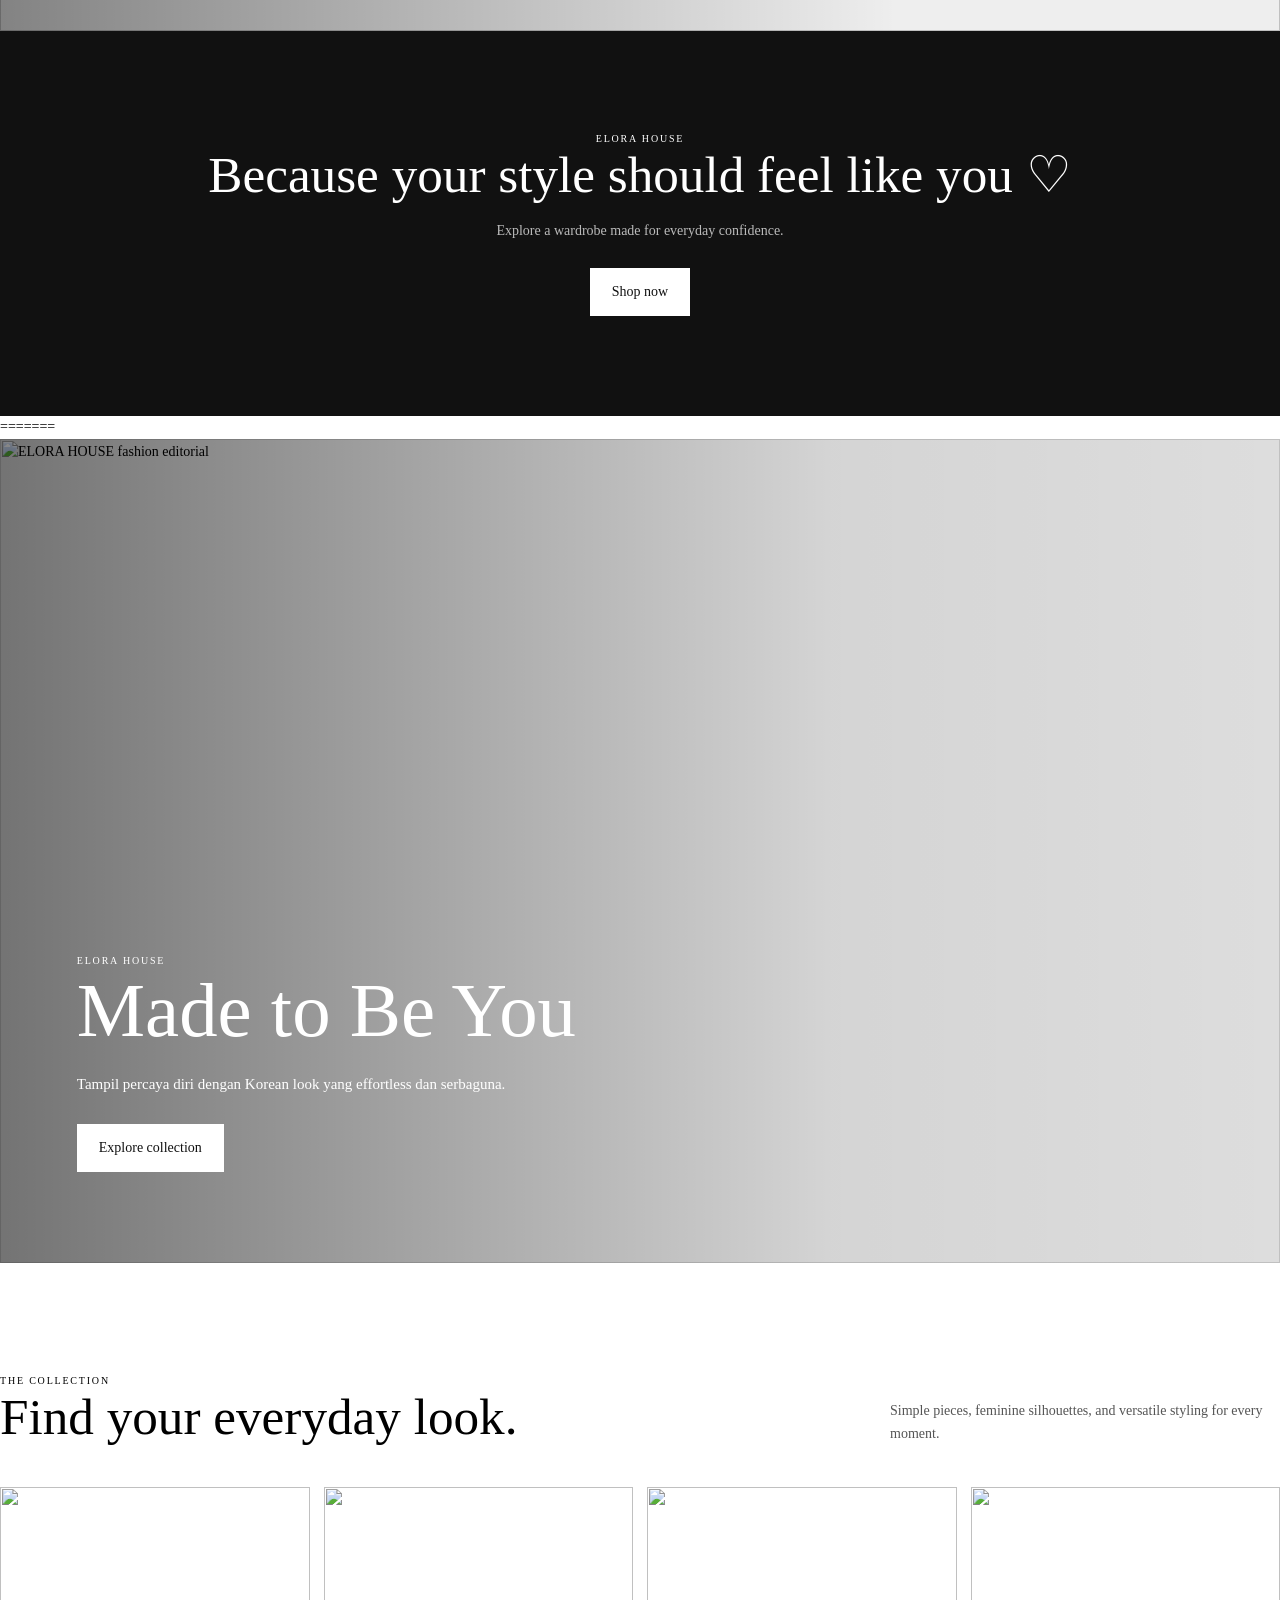
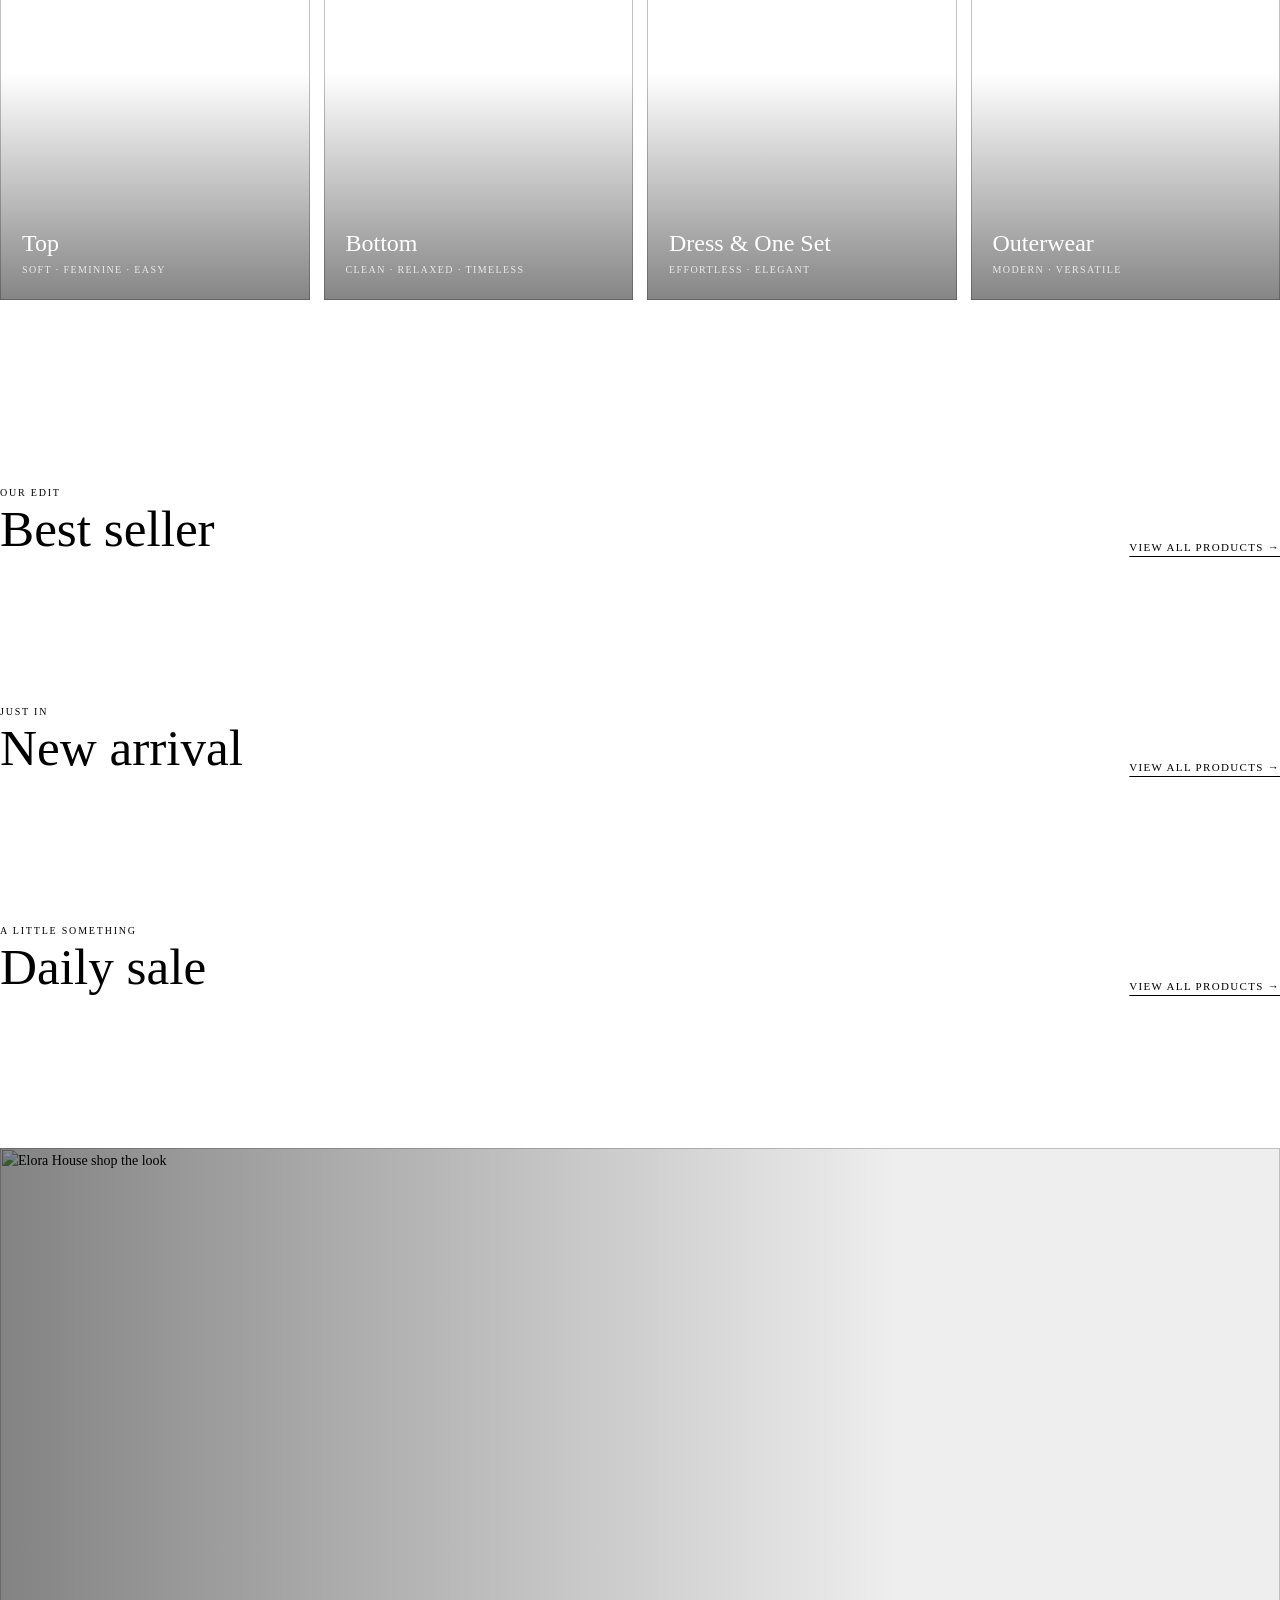
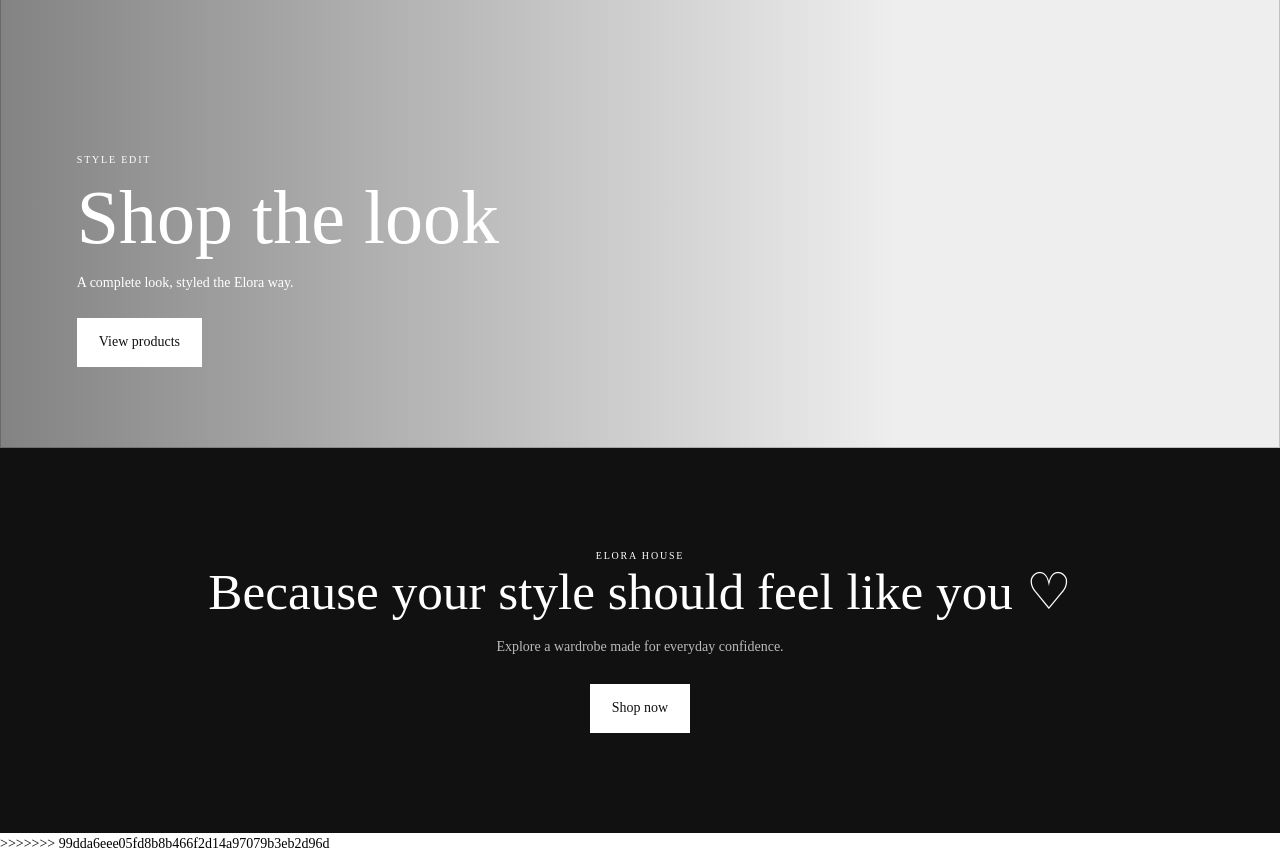
==== commit ec30f06f: "Update" ====
--- a/index.html
+++ b/index.html
@@ -1,3 +1,4 @@
+<<<<<<< HEAD
 <!doctype html><html lang="en">
     <head>
         <meta charset="utf-8">
@@ -118,3 +119,21 @@
         <script src="app.js"></script>
     </body>
 </html>
+=======
+<!doctype html><html lang="en"><head><meta charset="utf-8"><meta name="viewport" content="width=device-width,initial-scale=1"><meta name="description" content="ELORA HOUSE — Made to Be You"><title>Home · ELORA HOUSE</title><link rel="stylesheet" href="styles.css"></head><body><div id="site-header"></div>
+<main>
+<section class="hero"><img src="https://images.unsplash.com/photo-1483985988355-763728e1935b?auto=format&fit=crop&w=2200&q=90" alt="ELORA HOUSE fashion editorial"><div class="hero-copy"><div class="eyebrow">ELORA HOUSE</div><h1>Made to Be You</h1><p>Tampil percaya diri dengan Korean look yang effortless dan serbaguna.</p><a class="btn light" href="catalogue.html">Explore collection</a></div></section>
+<section class="section"><div class="container"><div class="section-head"><div><div class="eyebrow">The collection</div><h2>Find your everyday look.</h2></div><p>Simple pieces, feminine silhouettes, and versatile styling for every moment.</p></div>
+<div class="category-grid">
+<a class="category-card" href="catalogue.html?cat=Top"><img src="https://images.unsplash.com/photo-1566206091558-7f218b696731?auto=format&fit=crop&w=900&q=85"><div class="category-label"><h3>Top</h3><span>Soft · feminine · easy</span></div></a>
+<a class="category-card" href="catalogue.html?cat=Bottom"><img src="https://images.unsplash.com/photo-1583496661160-fb5886a13d27?auto=format&fit=crop&w=900&q=85"><div class="category-label"><h3>Bottom</h3><span>Clean · relaxed · timeless</span></div></a>
+<a class="category-card" href="catalogue.html?cat=Dress%20%26%20One%20Set"><img src="https://images.unsplash.com/photo-1566174053879-31528523f8ae?auto=format&fit=crop&w=900&q=85"><div class="category-label"><h3>Dress & One Set</h3><span>Effortless · elegant</span></div></a>
+<a class="category-card" href="catalogue.html?cat=Outerwear"><img src="https://images.unsplash.com/photo-1539533018447-63fcce2678e3?auto=format&fit=crop&w=900&q=85"><div class="category-label"><h3>Outerwear</h3><span>Modern · versatile</span></div></a>
+</div></div></section>
+<section class="section home-products"><div class="container"><div class="section-head"><div><div class="eyebrow">Our edit</div><h2>Best seller</h2></div><a href="catalogue.html" class="text-link">View all products →</a></div><div class="products" id="bestSellerGrid"></div></div></section>
+<section class="section home-products alt"><div class="container"><div class="section-head"><div><div class="eyebrow">Just in</div><h2>New arrival</h2></div><a href="catalogue.html" class="text-link">View all products →</a></div><div class="products" id="newArrivalGrid"></div></div></section>
+<section class="section home-products sale"><div class="container"><div class="section-head"><div><div class="eyebrow">A little something</div><h2>Daily sale</h2></div><a href="catalogue.html" class="text-link">View all products →</a></div><div class="products" id="saleGrid"></div></div></section>
+<section class="shop-look"><div class="shop-look-image"><img src="https://images.unsplash.com/photo-1485230895905-ec40ba36b9bc?auto=format&fit=crop&w=1800&q=90" alt="Elora House shop the look"></div><div class="shop-look-copy"><div class="eyebrow">Style edit</div><h2>Shop the look</h2><p>A complete look, styled the Elora way.</p><a href="catalogue.html" class="btn light">View products</a></div></section>
+<section class="cta"><div class="container"><div class="eyebrow">ELORA HOUSE</div><h2>Because your style should feel like you ♡</h2><p>Explore a wardrobe made for everyday confidence.</p><a class="btn" href="catalogue.html">Shop now</a></div></section>
+</main><div id="site-footer"></div><script src="app.js"></script></body></html>
+>>>>>>> 99dda6eee05fd8b8b466f2d14a97079b3eb2d96d
--- a/styles.css
+++ b/styles.css
@@ -1,3 +1,4 @@
+<<<<<<< HEAD
 @import url("https://fonts.googleapis.com/css2?family=DM+Sans:wght@400;500;600&family=Playfair+Display:wght@400;500;600&display=swap");
 
 :root {
@@ -1463,3 +1464,173 @@
     bottom: 40px;
   }
 }
+=======
+@import url('https://fonts.googleapis.com/css2?family=DM+Sans:wght@400;500;600&family=Playfair+Display:wght@400;500;600&display=swap');
+
+:root{
+  --black:#111111; --white:#fff; --muted:#6f6f6f; --line:#e9e9e9; --soft:#f7f7f5;
+  --serif:"Playfair Display", Georgia, serif; --sans:"DM Sans", Arial, sans-serif;
+  --max:1320px;
+}
+*{box-sizing:border-box}
+html{scroll-behavior:smooth}
+body{margin:0;background:var(--white);color:var(--black);font-family:var(--sans);font-size:14px;line-height:1.6}
+a{color:inherit;text-decoration:none}
+button,input,select{font:inherit}
+button{cursor:pointer}
+img{display:block;width:100%;object-fit:cover}
+.container{width:min(var(--max),calc(100% - 48px));margin:auto}
+.eyebrow{text-transform:uppercase;letter-spacing:.18em;font-size:10px;color:var(--muted)}
+h1,h2,h3{font-family:var(--serif);font-weight:500;line-height:1.1;margin:0}
+h1{font-size:clamp(42px,6vw,84px)}
+h2{font-size:clamp(30px,4vw,52px)}
+h3{font-size:24px}
+p{margin:0;color:#555}
+.btn{display:inline-flex;align-items:center;justify-content:center;gap:8px;border:1px solid var(--black);background:var(--black);color:#fff;padding:13px 22px;transition:.25s}
+.btn:hover{background:#333}
+.btn.light{background:#fff;color:#111}
+.btn.light:hover{background:#f3f3f3}
+.icon-btn{border:0;background:none;padding:7px;display:grid;place-items:center;position:relative}
+.icon-btn svg{width:20px;height:20px;stroke-width:1.6}
+.badge-count{position:absolute;right:0;top:0;min-width:15px;height:15px;padding:0 4px;border-radius:20px;background:#111;color:#fff;font-size:9px;display:grid;place-items:center}
+.navbar{position:sticky;top:0;z-index:50;background:rgba(255,255,255,.96);backdrop-filter:blur(12px);border-bottom:1px solid var(--line)}
+.nav-inner{height:76px;display:grid;grid-template-columns:1fr auto 1fr;align-items:center;gap:24px}
+.brand{display:flex;align-items:center;gap:11px;font-size:13px;letter-spacing:.12em}
+.logo{width:34px;height:34px;border:1px solid #111;display:grid;place-items:center;font-family:var(--serif);font-size:13px}
+.nav-links{display:flex;gap:32px;align-items:center}
+.nav-links a{font-size:12px;color:#333;position:relative}
+.nav-links a:after{content:"";position:absolute;left:0;bottom:-7px;width:0;height:1px;background:#111;transition:.25s}
+.nav-links a:hover:after,.nav-links a.active:after{width:100%}
+.nav-actions{display:flex;justify-content:flex-end;gap:6px}
+.mobile-toggle{display:none}
+.drawer{display:none}
+.hero{min-height:calc(100vh - 76px);position:relative;overflow:hidden;background:#ddd}
+.hero img{height:calc(100vh - 76px);min-height:580px}
+.hero:after{content:"";position:absolute;inset:0;background:linear-gradient(90deg,rgba(0,0,0,.48),rgba(0,0,0,.04) 65%,transparent)}
+.hero-copy{position:absolute;z-index:2;left:6%;bottom:11%;color:#fff;max-width:620px}
+.hero-copy p{color:#fff;max-width:480px;margin:18px 0 28px;font-size:15px}
+.hero .eyebrow{color:#fff}
+.section{padding:110px 0}
+.section-head{display:flex;justify-content:space-between;align-items:end;gap:30px;margin-bottom:42px}
+.section-head p{max-width:390px}
+.category-grid{display:grid;grid-template-columns:repeat(4,1fr);gap:14px}
+.category-card{position:relative;aspect-ratio:3/4;overflow:hidden}
+.category-card img{height:100%;transition:transform .5s}
+.category-card:hover img{transform:scale(1.035)}
+.category-card:after{content:"";position:absolute;inset:0;background:linear-gradient(0deg,rgba(0,0,0,.48),transparent 55%)}
+.category-label{position:absolute;z-index:2;bottom:22px;left:22px;color:#fff}
+.category-label span{display:block;font-size:10px;letter-spacing:.14em;text-transform:uppercase;margin-top:5px;opacity:.8}
+.products{display:grid;grid-template-columns:repeat(4,1fr);gap:26px 16px}
+.product-card{position:relative;min-width:0}
+.product-img{aspect-ratio:3/4;overflow:hidden;background:#f0f0ef;position:relative}
+.product-img img{height:100%;transition:transform .45s}
+.product-card:hover .product-img img{transform:scale(1.025)}
+.wish-float{position:absolute;right:12px;top:12px;background:#fff;width:36px;height:36px;border-radius:50%;border:0;display:grid;place-items:center;z-index:2}
+.wish-float svg{width:18px}
+.wish-float.active svg{fill:#111}
+.product-info{padding-top:12px;display:grid;gap:3px}
+.product-name{font-size:13px}
+.product-meta{font-size:11px;color:#888}
+.product-price{font-size:13px;margin-top:3px}
+.editorial{display:grid;grid-template-columns:1fr 1fr;min-height:560px;background:var(--soft)}
+.editorial-img img{height:100%;min-height:500px}
+.editorial-copy{display:flex;align-items:center;padding:8vw}
+.editorial-copy > div{max-width:500px}
+.editorial-copy p{margin:22px 0 28px}
+.values{display:grid;grid-template-columns:repeat(4,1fr);border-top:1px solid var(--line);border-bottom:1px solid var(--line)}
+.value{padding:28px 20px;border-right:1px solid var(--line)}
+.value:last-child{border-right:0}
+.value strong{font-family:var(--serif);font-size:20px;font-weight:500}
+.value p{font-size:12px;margin-top:8px}
+.cta{padding:100px 20px;text-align:center;background:#111;color:#fff}
+.cta p{color:#bbb;margin:16px auto 26px;max-width:450px}
+.cta .btn{background:#fff;color:#111;border-color:#fff}
+.footer{background:#111;color:#fff;padding:70px 0 25px}
+.footer-grid{display:grid;grid-template-columns:2fr 1fr 1fr 1fr;gap:40px}
+.footer p,.footer a{color:#aaa;font-size:12px}
+.footer h4{font-size:11px;letter-spacing:.14em;text-transform:uppercase;margin:0 0 16px}
+.footer-brand{font-family:var(--serif);font-size:27px}
+.footer-bottom{border-top:1px solid #333;margin-top:55px;padding-top:20px;color:#777;font-size:11px;display:flex;justify-content:space-between}
+.page-hero{padding:80px 0 50px;border-bottom:1px solid var(--line)}
+.page-hero p{margin-top:15px;max-width:560px}
+.filters{display:flex;gap:10px;flex-wrap:wrap;margin-bottom:35px}
+.filter{border:1px solid var(--line);background:#fff;padding:9px 15px;font-size:11px}
+.filter.active,.filter:hover{background:#111;color:#fff;border-color:#111}
+.catalog-toolbar{display:flex;justify-content:space-between;align-items:center;margin-bottom:22px}
+.search{border:0;border-bottom:1px solid #ccc;padding:10px 0;width:250px;outline:none}
+.detail{padding:55px 0 100px}
+.detail-grid{display:grid;grid-template-columns:1.15fr .85fr;gap:70px}
+.gallery{display:grid;grid-template-columns:82px 1fr;gap:14px}
+.thumbs{display:grid;align-content:start;gap:10px}
+.thumb{border:1px solid transparent;cursor:pointer;aspect-ratio:1}
+.thumb.active{border-color:#111}
+.main-photo{aspect-ratio:3/4;background:#f4f4f2}
+.detail-info{padding-top:15px}
+.detail-info h1{font-size:clamp(34px,4vw,58px)}
+.detail-price{font-size:17px;margin:18px 0 26px}
+.detail-description{max-width:540px;margin-bottom:32px}
+.option-title{font-size:11px;text-transform:uppercase;letter-spacing:.13em;margin-bottom:10px}
+.option-row{display:flex;gap:8px;flex-wrap:wrap;margin-bottom:25px}
+.option{border:1px solid #ddd;background:#fff;padding:10px 17px;font-size:12px}
+.option.active{border-color:#111}
+.quantity{display:flex;border:1px solid #ddd;width:max-content;margin-bottom:12px}
+.quantity button{border:0;background:#fff;width:38px}
+.quantity span{width:40px;display:grid;place-items:center}
+.detail-actions{display:flex;gap:10px}
+.detail-actions .btn{flex:1}
+.info-accordion{border-top:1px solid var(--line);margin-top:35px}
+.info-row{padding:18px 0;border-bottom:1px solid var(--line);display:flex;justify-content:space-between;font-size:12px}
+.table-wrap{overflow:auto;margin-top:16px}.size-table{border-collapse:collapse;width:100%;font-size:11px;min-width:430px}.size-table th,.size-table td{border:1px solid var(--line);padding:11px;text-align:left}
+.simple-list{display:grid;gap:14px}
+.item{display:grid;grid-template-columns:110px 1fr auto;gap:20px;padding:18px 0;border-bottom:1px solid var(--line);align-items:center}
+.item-img{aspect-ratio:3/4;background:#f5f5f4}
+.item-info h3{font-size:19px}
+.item-info p{font-size:12px;margin-top:4px}
+.item-actions{display:flex;gap:10px;align-items:center}
+.text-btn{border:0;background:none;text-decoration:underline;font-size:11px}
+.cart-layout{display:grid;grid-template-columns:1fr 360px;gap:60px}
+.summary{border:1px solid var(--line);padding:28px;height:max-content;position:sticky;top:100px}
+.summary h3{font-size:25px;margin-bottom:24px}
+.sum-row{display:flex;justify-content:space-between;font-size:12px;padding:8px 0}
+.sum-total{border-top:1px solid var(--line);margin-top:12px;padding-top:17px;font-size:14px}
+.form-grid{display:grid;grid-template-columns:1fr 1fr;gap:18px}
+.field{display:grid;gap:7px}.field.full{grid-column:1/-1}.field label{font-size:10px;text-transform:uppercase;letter-spacing:.12em}.field input,.field textarea,.field select{border:1px solid #ddd;padding:12px;outline:none;background:#fff}.field textarea{min-height:100px;resize:vertical}
+.login-wrap{min-height:calc(100vh - 76px);display:grid;place-items:center;padding:70px 20px}
+.login-box{width:min(430px,100%);border:1px solid var(--line);padding:42px}
+.login-box h1{font-size:45px}.login-box p{margin:12px 0 28px}
+.login-box .field{margin-bottom:15px}
+.notice{background:#f6f6f4;padding:13px 15px;font-size:11px;color:#555;margin-bottom:18px}
+.empty{text-align:center;padding:80px 20px;border:1px dashed #ddd}
+.empty h2{font-size:32px;margin-bottom:12px}
+@media(max-width:900px){
+  .nav-inner{grid-template-columns:auto 1fr auto}.nav-links{display:none}.mobile-toggle{display:grid}.brand span{display:none}
+  .drawer{position:fixed;inset:76px 0 0;background:#fff;z-index:49;padding:35px 24px;display:none}.drawer.open{display:block}.drawer a{display:block;font-family:var(--serif);font-size:31px;padding:12px 0;border-bottom:1px solid var(--line)}
+  .category-grid,.products{grid-template-columns:repeat(2,1fr)}
+  .editorial{grid-template-columns:1fr}.editorial-img{height:55vw;min-height:350px}.editorial-img img{min-height:0}
+  .values{grid-template-columns:1fr 1fr}.value:nth-child(2){border-right:0}.value:nth-child(-n+2){border-bottom:1px solid var(--line)}
+  .footer-grid{grid-template-columns:1.5fr 1fr 1fr}
+  .detail-grid{grid-template-columns:1fr;gap:35px}.detail-info{padding:0}
+  .cart-layout{grid-template-columns:1fr}.summary{position:static}
+}
+@media(max-width:600px){
+  .container{width:min(var(--max),calc(100% - 30px))}
+  .nav-inner{height:66px}.drawer{inset:66px 0 0}
+  .hero,.hero img{min-height:650px;height:calc(100svh - 66px)}
+  .hero-copy{left:20px;right:20px;bottom:55px}
+  .section{padding:72px 0}.section-head{display:block;margin-bottom:28px}.section-head p{margin-top:13px}
+  .category-grid{gap:8px}.category-card{aspect-ratio:2/3}.category-label{left:13px;bottom:14px}
+  .products{gap:24px 9px}.product-name,.product-price{font-size:12px}
+  .footer-grid{grid-template-columns:1fr 1fr}.footer-grid > :first-child{grid-column:1/-1}
+  .footer-bottom{display:block}.footer-bottom span{display:block;margin-top:6px}
+  .page-hero{padding:55px 0 35px}.page-hero h1{font-size:45px}
+  .catalog-toolbar{align-items:start;gap:15px;flex-direction:column}.search{width:100%}
+  .gallery{grid-template-columns:1fr}.thumbs{grid-template-columns:repeat(4,1fr);order:2}
+  .item{grid-template-columns:76px 1fr}.item-actions{grid-column:2}.item-price{grid-column:2}
+  .form-grid{grid-template-columns:1fr}.field.full{grid-column:auto}
+  .login-box{padding:30px 22px}
+}
+
+.toast{position:fixed;z-index:100;right:20px;bottom:20px;background:#111;color:#fff;padding:13px 18px;font-size:12px;opacity:0;transform:translateY(10px);transition:.25s;pointer-events:none}.toast.show{opacity:1;transform:none}
+
+.text-link{font-size:11px;text-transform:uppercase;letter-spacing:.12em;text-decoration:underline;text-underline-offset:5px}.home-products{padding-top:75px;padding-bottom:35px}.home-products.alt{padding-top:70px}.home-products.sale{padding-top:70px}.shop-look{position:relative;min-height:680px;margin-top:75px;background:#eee;overflow:hidden}.shop-look-image,.shop-look-image img{height:100%;min-height:680px}.shop-look-image img{object-position:center}.shop-look-copy{position:absolute;left:6%;bottom:9%;color:#fff;z-index:2}.shop-look:after{content:"";position:absolute;inset:0;background:linear-gradient(90deg,rgba(0,0,0,.45),transparent 70%)}.shop-look-copy h2{font-size:clamp(42px,6vw,76px);margin:8px 0 12px}.shop-look-copy p{color:#fff;margin-bottom:24px}@media(max-width:600px){.home-products{padding-top:55px;padding-bottom:20px}.shop-look,.shop-look-image,.shop-look-image img{min-height:600px}.shop-look-copy{left:20px;bottom:40px}}
+>>>>>>> 99dda6eee05fd8b8b466f2d14a97079b3eb2d96d
--- a/styles.css
+++ b/styles.css
@@ -1,3 +1,4 @@
+<<<<<<< HEAD
 @import url("https://fonts.googleapis.com/css2?family=DM+Sans:wght@400;500;600&family=Playfair+Display:wght@400;500;600&display=swap");
 
 :root {
@@ -1463,3 +1464,173 @@
     bottom: 40px;
   }
 }
+=======
+@import url('https://fonts.googleapis.com/css2?family=DM+Sans:wght@400;500;600&family=Playfair+Display:wght@400;500;600&display=swap');
+
+:root{
+  --black:#111111; --white:#fff; --muted:#6f6f6f; --line:#e9e9e9; --soft:#f7f7f5;
+  --serif:"Playfair Display", Georgia, serif; --sans:"DM Sans", Arial, sans-serif;
+  --max:1320px;
+}
+*{box-sizing:border-box}
+html{scroll-behavior:smooth}
+body{margin:0;background:var(--white);color:var(--black);font-family:var(--sans);font-size:14px;line-height:1.6}
+a{color:inherit;text-decoration:none}
+button,input,select{font:inherit}
+button{cursor:pointer}
+img{display:block;width:100%;object-fit:cover}
+.container{width:min(var(--max),calc(100% - 48px));margin:auto}
+.eyebrow{text-transform:uppercase;letter-spacing:.18em;font-size:10px;color:var(--muted)}
+h1,h2,h3{font-family:var(--serif);font-weight:500;line-height:1.1;margin:0}
+h1{font-size:clamp(42px,6vw,84px)}
+h2{font-size:clamp(30px,4vw,52px)}
+h3{font-size:24px}
+p{margin:0;color:#555}
+.btn{display:inline-flex;align-items:center;justify-content:center;gap:8px;border:1px solid var(--black);background:var(--black);color:#fff;padding:13px 22px;transition:.25s}
+.btn:hover{background:#333}
+.btn.light{background:#fff;color:#111}
+.btn.light:hover{background:#f3f3f3}
+.icon-btn{border:0;background:none;padding:7px;display:grid;place-items:center;position:relative}
+.icon-btn svg{width:20px;height:20px;stroke-width:1.6}
+.badge-count{position:absolute;right:0;top:0;min-width:15px;height:15px;padding:0 4px;border-radius:20px;background:#111;color:#fff;font-size:9px;display:grid;place-items:center}
+.navbar{position:sticky;top:0;z-index:50;background:rgba(255,255,255,.96);backdrop-filter:blur(12px);border-bottom:1px solid var(--line)}
+.nav-inner{height:76px;display:grid;grid-template-columns:1fr auto 1fr;align-items:center;gap:24px}
+.brand{display:flex;align-items:center;gap:11px;font-size:13px;letter-spacing:.12em}
+.logo{width:34px;height:34px;border:1px solid #111;display:grid;place-items:center;font-family:var(--serif);font-size:13px}
+.nav-links{display:flex;gap:32px;align-items:center}
+.nav-links a{font-size:12px;color:#333;position:relative}
+.nav-links a:after{content:"";position:absolute;left:0;bottom:-7px;width:0;height:1px;background:#111;transition:.25s}
+.nav-links a:hover:after,.nav-links a.active:after{width:100%}
+.nav-actions{display:flex;justify-content:flex-end;gap:6px}
+.mobile-toggle{display:none}
+.drawer{display:none}
+.hero{min-height:calc(100vh - 76px);position:relative;overflow:hidden;background:#ddd}
+.hero img{height:calc(100vh - 76px);min-height:580px}
+.hero:after{content:"";position:absolute;inset:0;background:linear-gradient(90deg,rgba(0,0,0,.48),rgba(0,0,0,.04) 65%,transparent)}
+.hero-copy{position:absolute;z-index:2;left:6%;bottom:11%;color:#fff;max-width:620px}
+.hero-copy p{color:#fff;max-width:480px;margin:18px 0 28px;font-size:15px}
+.hero .eyebrow{color:#fff}
+.section{padding:110px 0}
+.section-head{display:flex;justify-content:space-between;align-items:end;gap:30px;margin-bottom:42px}
+.section-head p{max-width:390px}
+.category-grid{display:grid;grid-template-columns:repeat(4,1fr);gap:14px}
+.category-card{position:relative;aspect-ratio:3/4;overflow:hidden}
+.category-card img{height:100%;transition:transform .5s}
+.category-card:hover img{transform:scale(1.035)}
+.category-card:after{content:"";position:absolute;inset:0;background:linear-gradient(0deg,rgba(0,0,0,.48),transparent 55%)}
+.category-label{position:absolute;z-index:2;bottom:22px;left:22px;color:#fff}
+.category-label span{display:block;font-size:10px;letter-spacing:.14em;text-transform:uppercase;margin-top:5px;opacity:.8}
+.products{display:grid;grid-template-columns:repeat(4,1fr);gap:26px 16px}
+.product-card{position:relative;min-width:0}
+.product-img{aspect-ratio:3/4;overflow:hidden;background:#f0f0ef;position:relative}
+.product-img img{height:100%;transition:transform .45s}
+.product-card:hover .product-img img{transform:scale(1.025)}
+.wish-float{position:absolute;right:12px;top:12px;background:#fff;width:36px;height:36px;border-radius:50%;border:0;display:grid;place-items:center;z-index:2}
+.wish-float svg{width:18px}
+.wish-float.active svg{fill:#111}
+.product-info{padding-top:12px;display:grid;gap:3px}
+.product-name{font-size:13px}
+.product-meta{font-size:11px;color:#888}
+.product-price{font-size:13px;margin-top:3px}
+.editorial{display:grid;grid-template-columns:1fr 1fr;min-height:560px;background:var(--soft)}
+.editorial-img img{height:100%;min-height:500px}
+.editorial-copy{display:flex;align-items:center;padding:8vw}
+.editorial-copy > div{max-width:500px}
+.editorial-copy p{margin:22px 0 28px}
+.values{display:grid;grid-template-columns:repeat(4,1fr);border-top:1px solid var(--line);border-bottom:1px solid var(--line)}
+.value{padding:28px 20px;border-right:1px solid var(--line)}
+.value:last-child{border-right:0}
+.value strong{font-family:var(--serif);font-size:20px;font-weight:500}
+.value p{font-size:12px;margin-top:8px}
+.cta{padding:100px 20px;text-align:center;background:#111;color:#fff}
+.cta p{color:#bbb;margin:16px auto 26px;max-width:450px}
+.cta .btn{background:#fff;color:#111;border-color:#fff}
+.footer{background:#111;color:#fff;padding:70px 0 25px}
+.footer-grid{display:grid;grid-template-columns:2fr 1fr 1fr 1fr;gap:40px}
+.footer p,.footer a{color:#aaa;font-size:12px}
+.footer h4{font-size:11px;letter-spacing:.14em;text-transform:uppercase;margin:0 0 16px}
+.footer-brand{font-family:var(--serif);font-size:27px}
+.footer-bottom{border-top:1px solid #333;margin-top:55px;padding-top:20px;color:#777;font-size:11px;display:flex;justify-content:space-between}
+.page-hero{padding:80px 0 50px;border-bottom:1px solid var(--line)}
+.page-hero p{margin-top:15px;max-width:560px}
+.filters{display:flex;gap:10px;flex-wrap:wrap;margin-bottom:35px}
+.filter{border:1px solid var(--line);background:#fff;padding:9px 15px;font-size:11px}
+.filter.active,.filter:hover{background:#111;color:#fff;border-color:#111}
+.catalog-toolbar{display:flex;justify-content:space-between;align-items:center;margin-bottom:22px}
+.search{border:0;border-bottom:1px solid #ccc;padding:10px 0;width:250px;outline:none}
+.detail{padding:55px 0 100px}
+.detail-grid{display:grid;grid-template-columns:1.15fr .85fr;gap:70px}
+.gallery{display:grid;grid-template-columns:82px 1fr;gap:14px}
+.thumbs{display:grid;align-content:start;gap:10px}
+.thumb{border:1px solid transparent;cursor:pointer;aspect-ratio:1}
+.thumb.active{border-color:#111}
+.main-photo{aspect-ratio:3/4;background:#f4f4f2}
+.detail-info{padding-top:15px}
+.detail-info h1{font-size:clamp(34px,4vw,58px)}
+.detail-price{font-size:17px;margin:18px 0 26px}
+.detail-description{max-width:540px;margin-bottom:32px}
+.option-title{font-size:11px;text-transform:uppercase;letter-spacing:.13em;margin-bottom:10px}
+.option-row{display:flex;gap:8px;flex-wrap:wrap;margin-bottom:25px}
+.option{border:1px solid #ddd;background:#fff;padding:10px 17px;font-size:12px}
+.option.active{border-color:#111}
+.quantity{display:flex;border:1px solid #ddd;width:max-content;margin-bottom:12px}
+.quantity button{border:0;background:#fff;width:38px}
+.quantity span{width:40px;display:grid;place-items:center}
+.detail-actions{display:flex;gap:10px}
+.detail-actions .btn{flex:1}
+.info-accordion{border-top:1px solid var(--line);margin-top:35px}
+.info-row{padding:18px 0;border-bottom:1px solid var(--line);display:flex;justify-content:space-between;font-size:12px}
+.table-wrap{overflow:auto;margin-top:16px}.size-table{border-collapse:collapse;width:100%;font-size:11px;min-width:430px}.size-table th,.size-table td{border:1px solid var(--line);padding:11px;text-align:left}
+.simple-list{display:grid;gap:14px}
+.item{display:grid;grid-template-columns:110px 1fr auto;gap:20px;padding:18px 0;border-bottom:1px solid var(--line);align-items:center}
+.item-img{aspect-ratio:3/4;background:#f5f5f4}
+.item-info h3{font-size:19px}
+.item-info p{font-size:12px;margin-top:4px}
+.item-actions{display:flex;gap:10px;align-items:center}
+.text-btn{border:0;background:none;text-decoration:underline;font-size:11px}
+.cart-layout{display:grid;grid-template-columns:1fr 360px;gap:60px}
+.summary{border:1px solid var(--line);padding:28px;height:max-content;position:sticky;top:100px}
+.summary h3{font-size:25px;margin-bottom:24px}
+.sum-row{display:flex;justify-content:space-between;font-size:12px;padding:8px 0}
+.sum-total{border-top:1px solid var(--line);margin-top:12px;padding-top:17px;font-size:14px}
+.form-grid{display:grid;grid-template-columns:1fr 1fr;gap:18px}
+.field{display:grid;gap:7px}.field.full{grid-column:1/-1}.field label{font-size:10px;text-transform:uppercase;letter-spacing:.12em}.field input,.field textarea,.field select{border:1px solid #ddd;padding:12px;outline:none;background:#fff}.field textarea{min-height:100px;resize:vertical}
+.login-wrap{min-height:calc(100vh - 76px);display:grid;place-items:center;padding:70px 20px}
+.login-box{width:min(430px,100%);border:1px solid var(--line);padding:42px}
+.login-box h1{font-size:45px}.login-box p{margin:12px 0 28px}
+.login-box .field{margin-bottom:15px}
+.notice{background:#f6f6f4;padding:13px 15px;font-size:11px;color:#555;margin-bottom:18px}
+.empty{text-align:center;padding:80px 20px;border:1px dashed #ddd}
+.empty h2{font-size:32px;margin-bottom:12px}
+@media(max-width:900px){
+  .nav-inner{grid-template-columns:auto 1fr auto}.nav-links{display:none}.mobile-toggle{display:grid}.brand span{display:none}
+  .drawer{position:fixed;inset:76px 0 0;background:#fff;z-index:49;padding:35px 24px;display:none}.drawer.open{display:block}.drawer a{display:block;font-family:var(--serif);font-size:31px;padding:12px 0;border-bottom:1px solid var(--line)}
+  .category-grid,.products{grid-template-columns:repeat(2,1fr)}
+  .editorial{grid-template-columns:1fr}.editorial-img{height:55vw;min-height:350px}.editorial-img img{min-height:0}
+  .values{grid-template-columns:1fr 1fr}.value:nth-child(2){border-right:0}.value:nth-child(-n+2){border-bottom:1px solid var(--line)}
+  .footer-grid{grid-template-columns:1.5fr 1fr 1fr}
+  .detail-grid{grid-template-columns:1fr;gap:35px}.detail-info{padding:0}
+  .cart-layout{grid-template-columns:1fr}.summary{position:static}
+}
+@media(max-width:600px){
+  .container{width:min(var(--max),calc(100% - 30px))}
+  .nav-inner{height:66px}.drawer{inset:66px 0 0}
+  .hero,.hero img{min-height:650px;height:calc(100svh - 66px)}
+  .hero-copy{left:20px;right:20px;bottom:55px}
+  .section{padding:72px 0}.section-head{display:block;margin-bottom:28px}.section-head p{margin-top:13px}
+  .category-grid{gap:8px}.category-card{aspect-ratio:2/3}.category-label{left:13px;bottom:14px}
+  .products{gap:24px 9px}.product-name,.product-price{font-size:12px}
+  .footer-grid{grid-template-columns:1fr 1fr}.footer-grid > :first-child{grid-column:1/-1}
+  .footer-bottom{display:block}.footer-bottom span{display:block;margin-top:6px}
+  .page-hero{padding:55px 0 35px}.page-hero h1{font-size:45px}
+  .catalog-toolbar{align-items:start;gap:15px;flex-direction:column}.search{width:100%}
+  .gallery{grid-template-columns:1fr}.thumbs{grid-template-columns:repeat(4,1fr);order:2}
+  .item{grid-template-columns:76px 1fr}.item-actions{grid-column:2}.item-price{grid-column:2}
+  .form-grid{grid-template-columns:1fr}.field.full{grid-column:auto}
+  .login-box{padding:30px 22px}
+}
+
+.toast{position:fixed;z-index:100;right:20px;bottom:20px;background:#111;color:#fff;padding:13px 18px;font-size:12px;opacity:0;transform:translateY(10px);transition:.25s;pointer-events:none}.toast.show{opacity:1;transform:none}
+
+.text-link{font-size:11px;text-transform:uppercase;letter-spacing:.12em;text-decoration:underline;text-underline-offset:5px}.home-products{padding-top:75px;padding-bottom:35px}.home-products.alt{padding-top:70px}.home-products.sale{padding-top:70px}.shop-look{position:relative;min-height:680px;margin-top:75px;background:#eee;overflow:hidden}.shop-look-image,.shop-look-image img{height:100%;min-height:680px}.shop-look-image img{object-position:center}.shop-look-copy{position:absolute;left:6%;bottom:9%;color:#fff;z-index:2}.shop-look:after{content:"";position:absolute;inset:0;background:linear-gradient(90deg,rgba(0,0,0,.45),transparent 70%)}.shop-look-copy h2{font-size:clamp(42px,6vw,76px);margin:8px 0 12px}.shop-look-copy p{color:#fff;margin-bottom:24px}@media(max-width:600px){.home-products{padding-top:55px;padding-bottom:20px}.shop-look,.shop-look-image,.shop-look-image img{min-height:600px}.shop-look-copy{left:20px;bottom:40px}}
+>>>>>>> 99dda6eee05fd8b8b466f2d14a97079b3eb2d96d
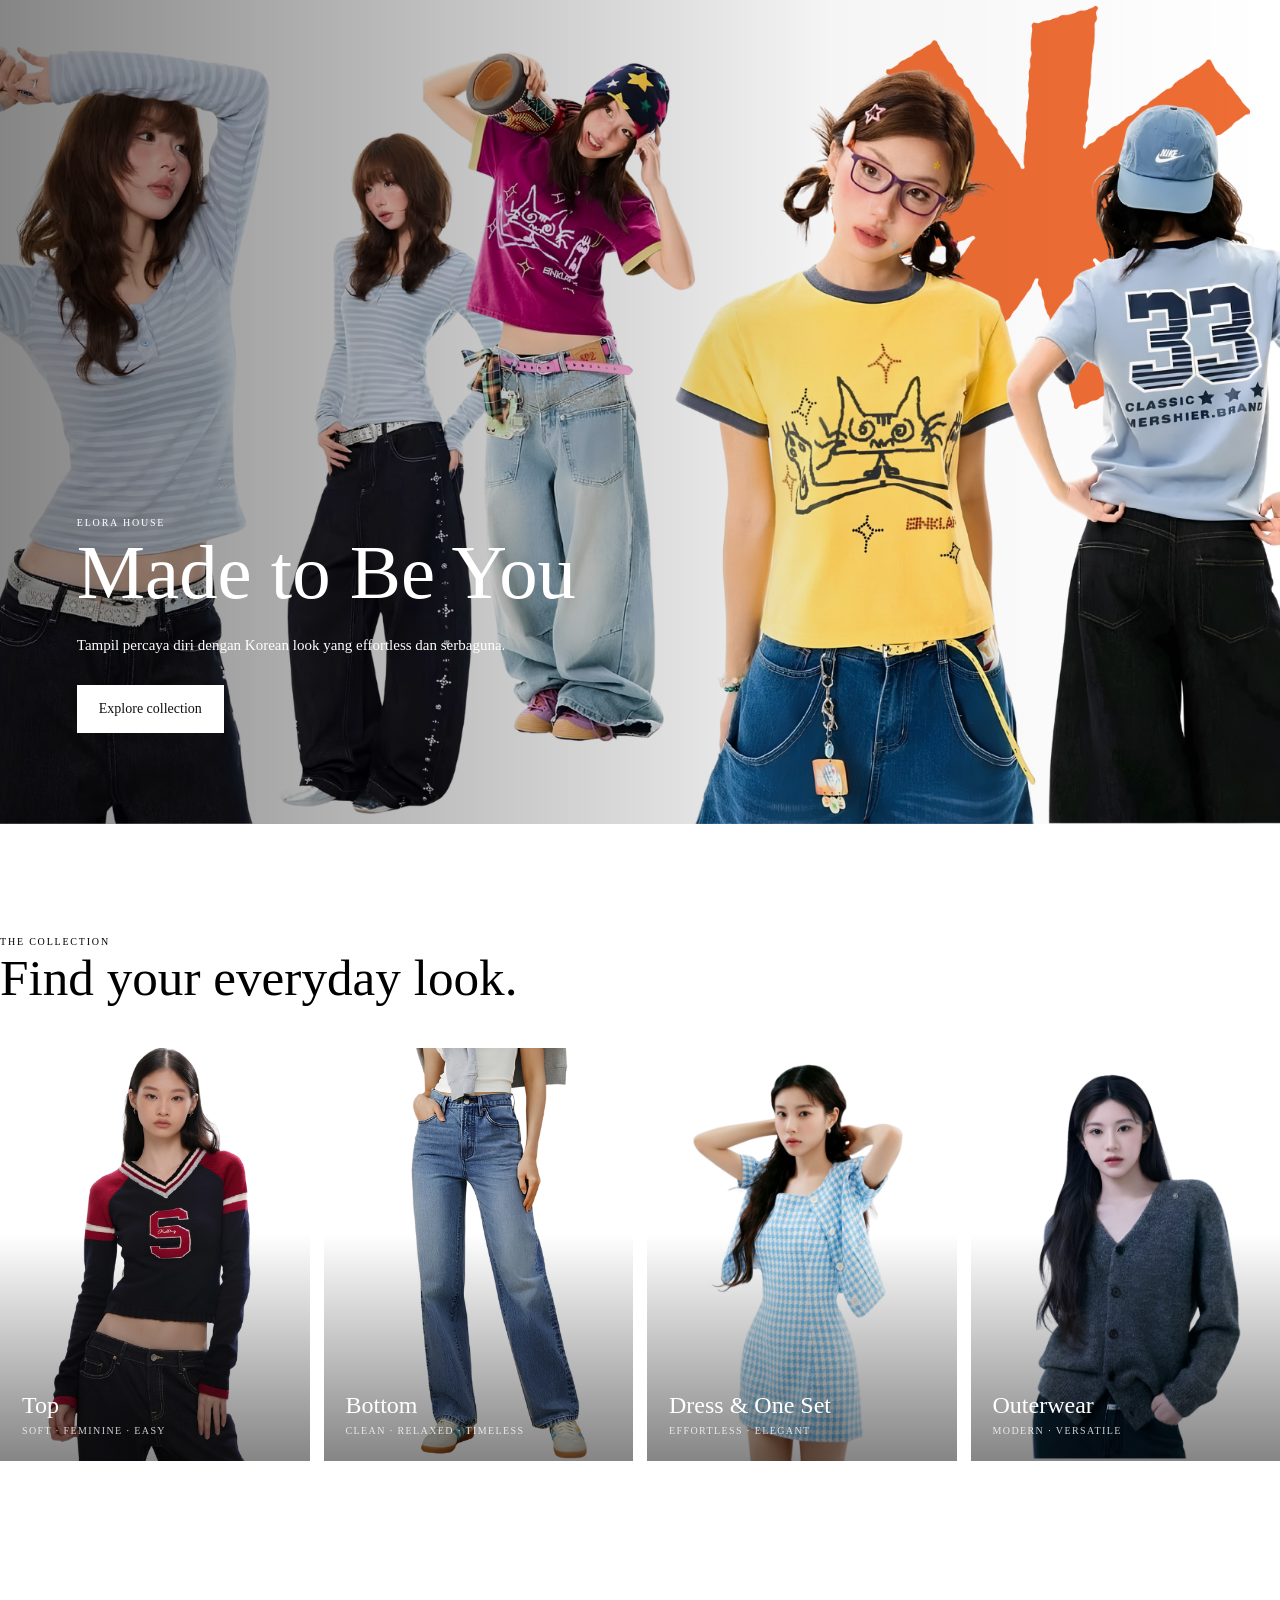
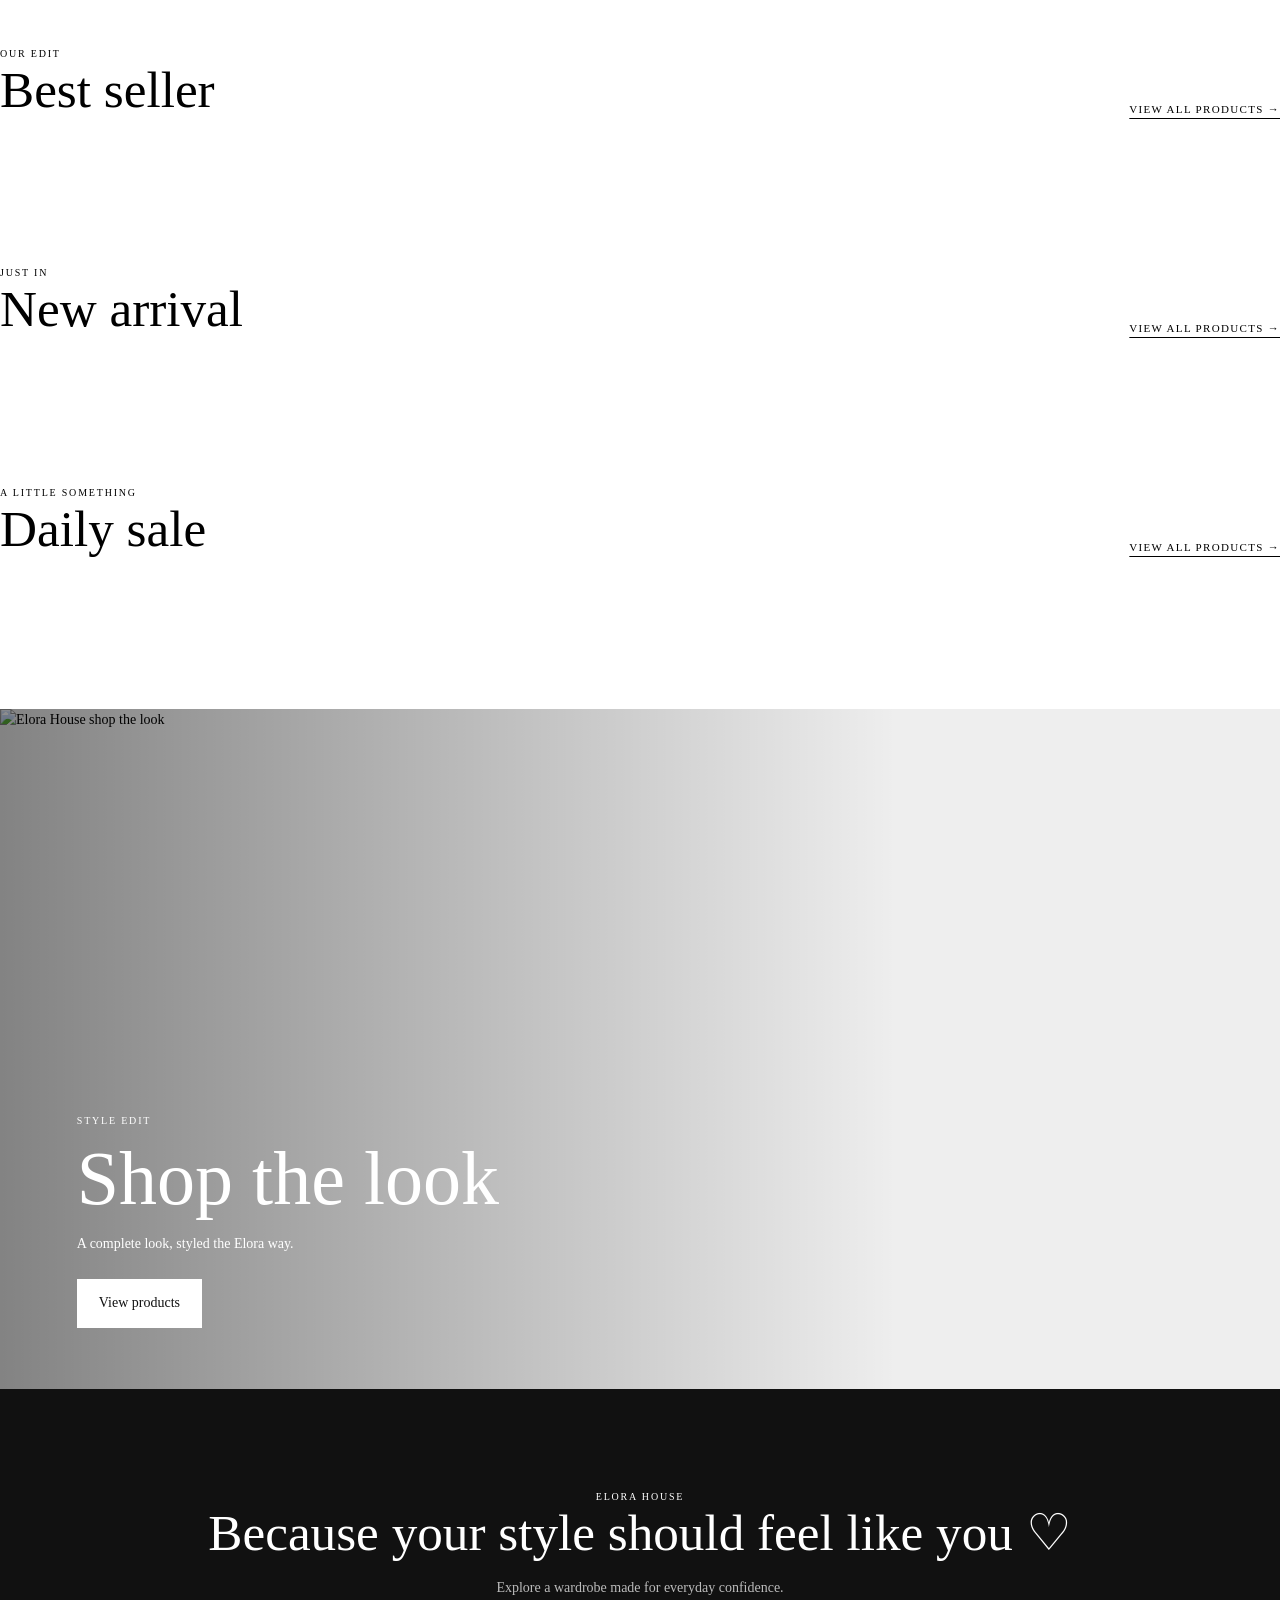
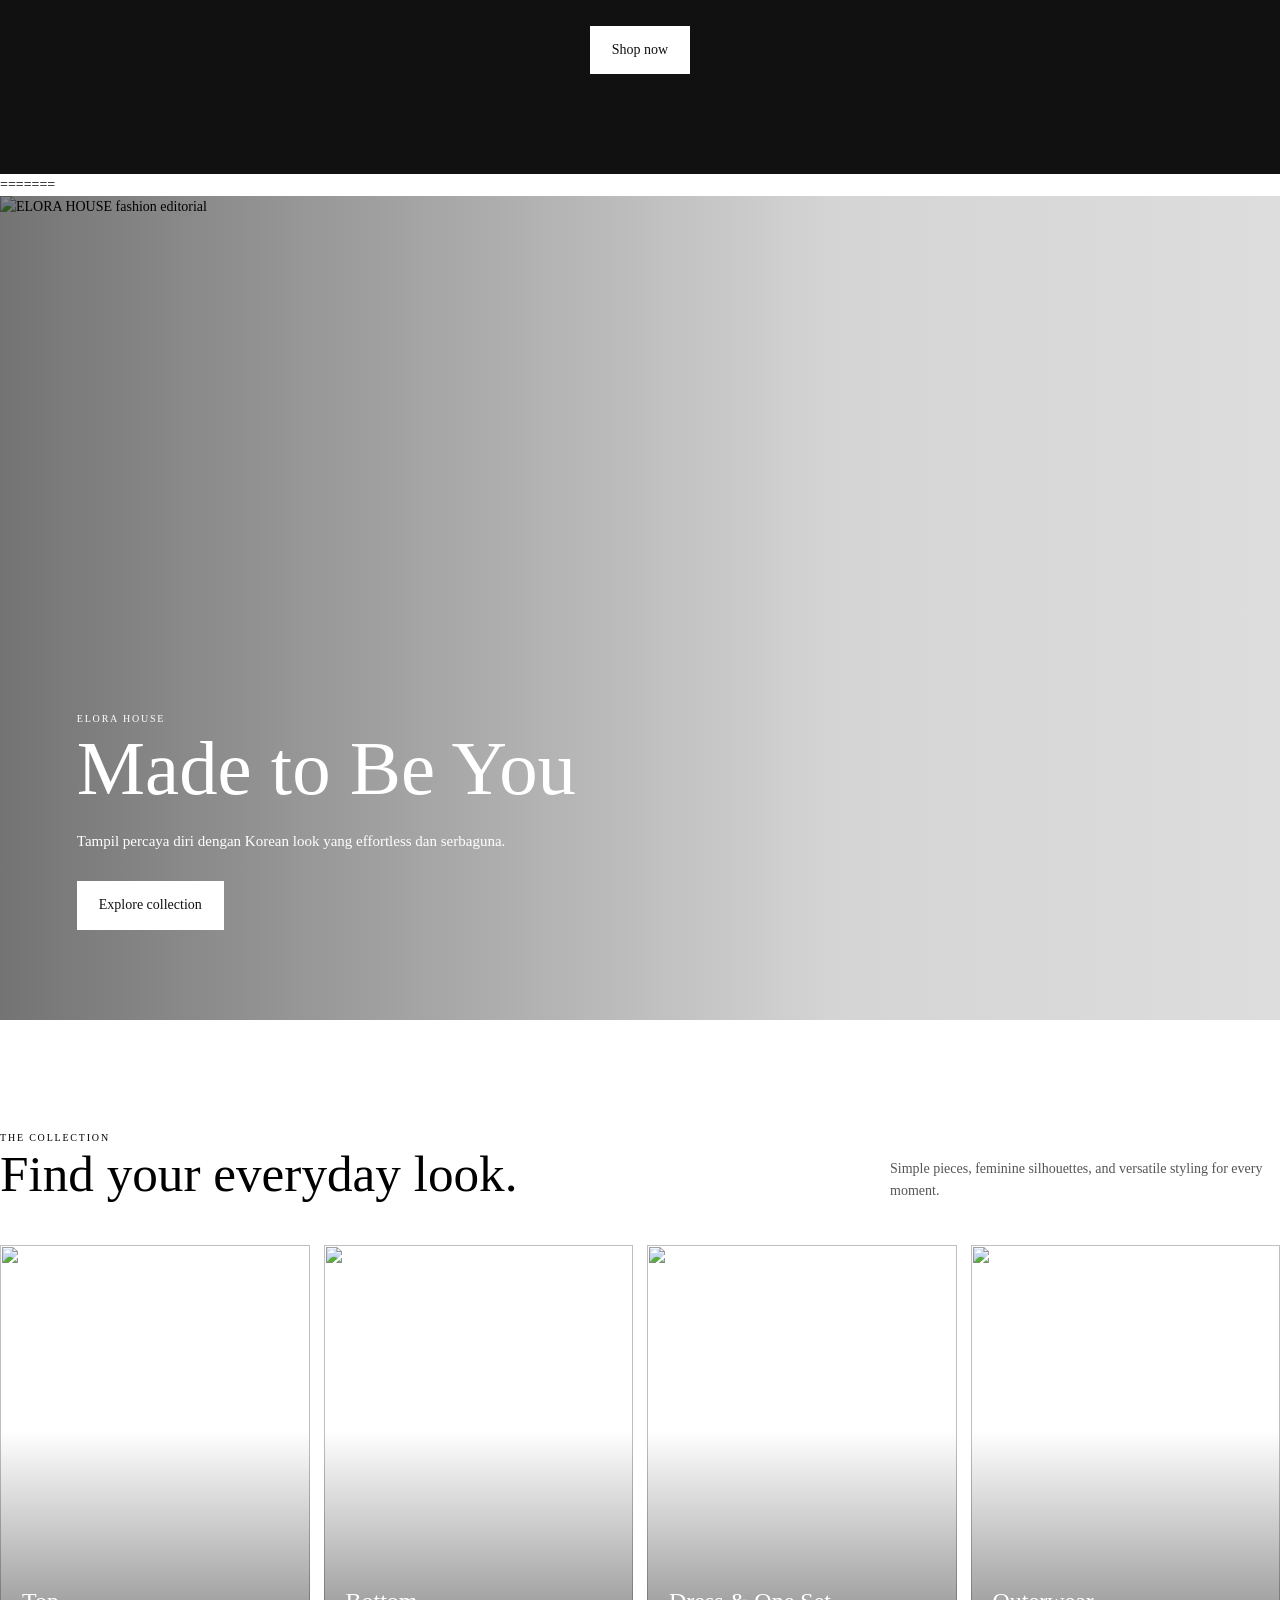
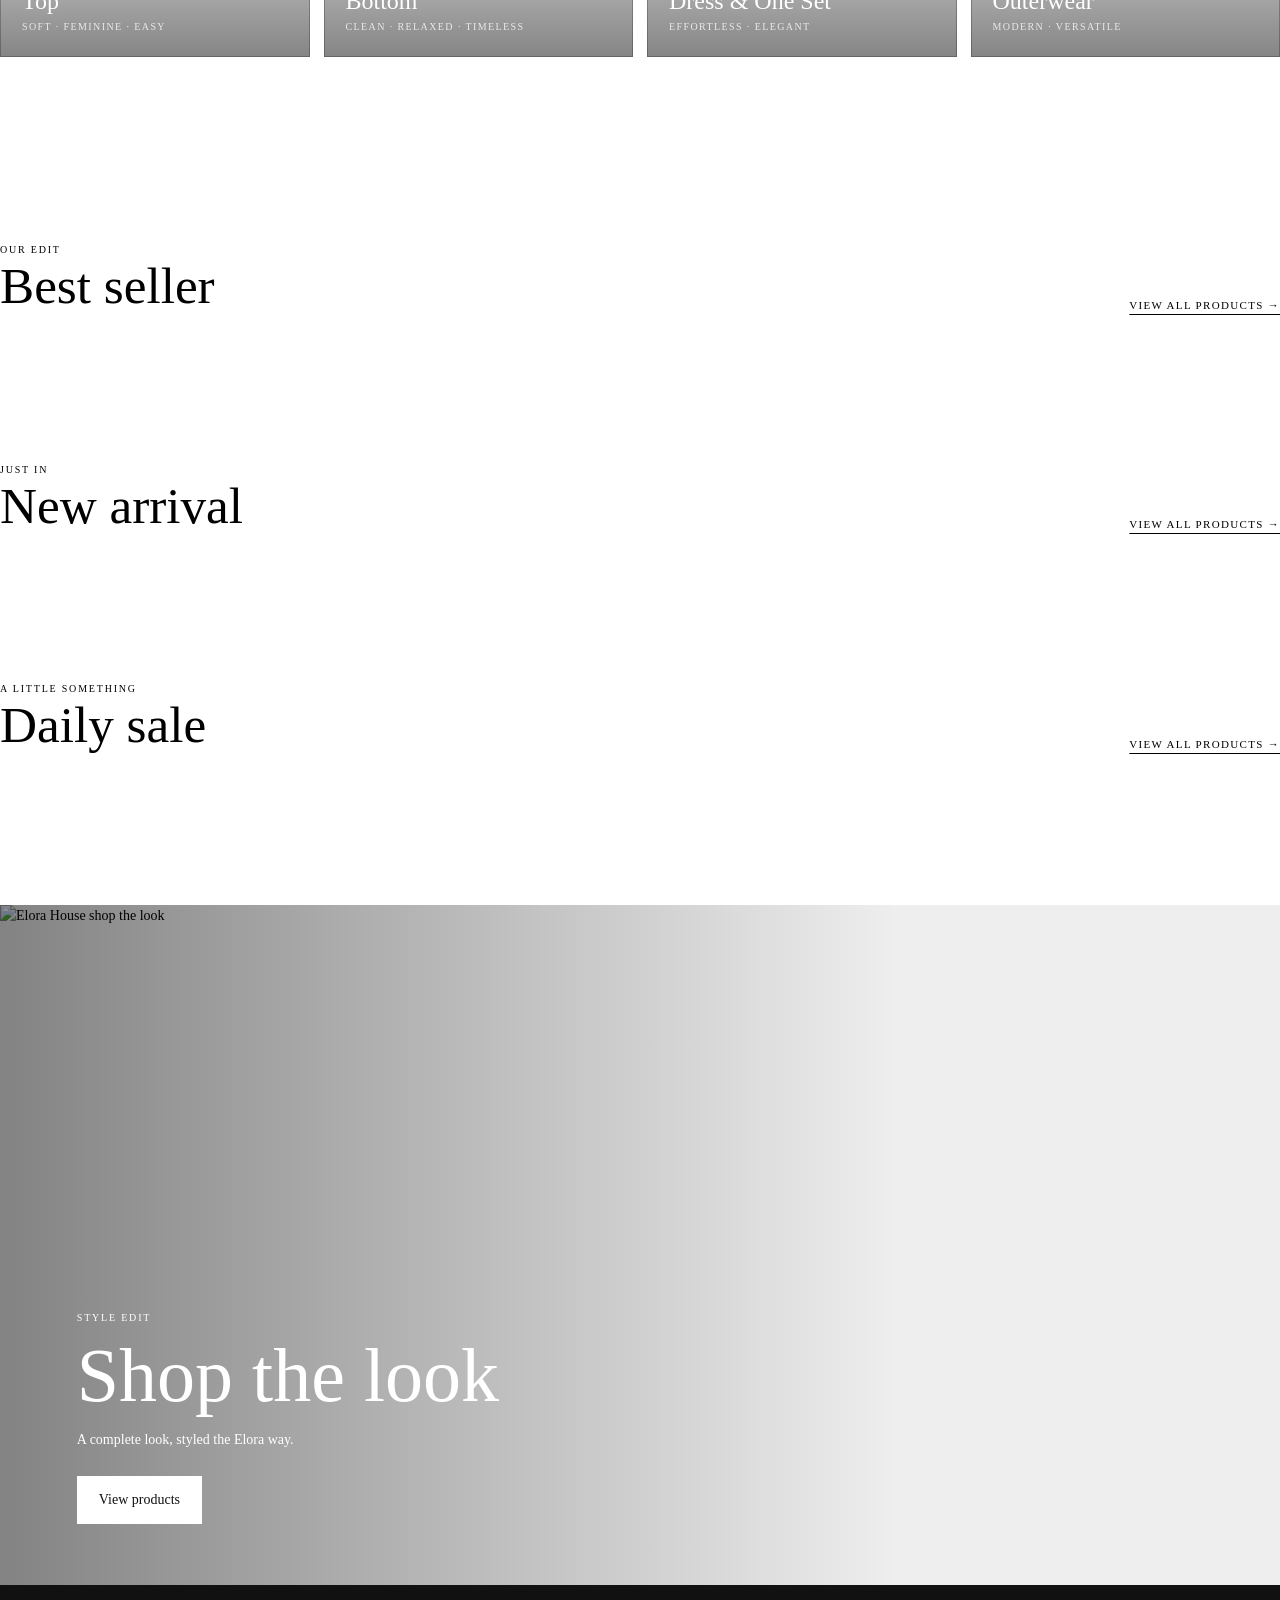
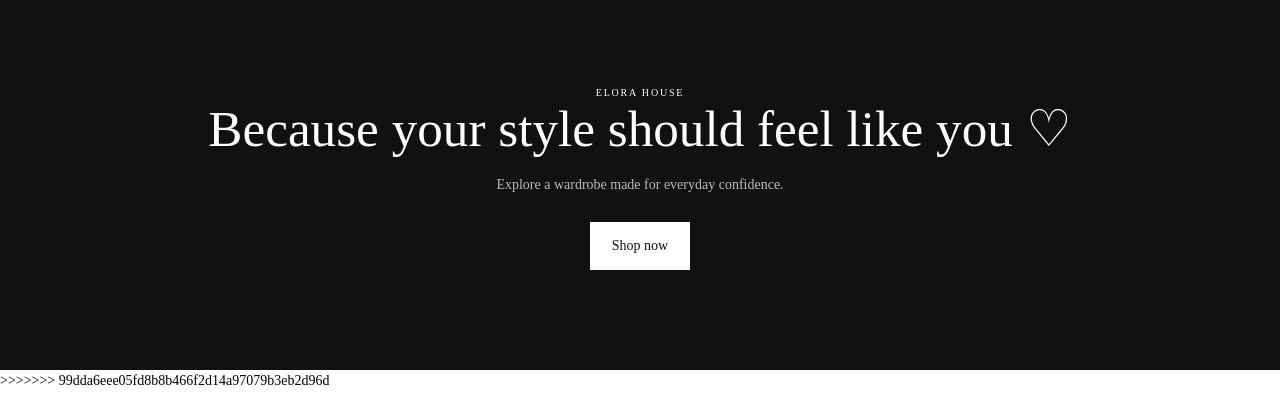
==== commit bc8f86aa: "Remove merge conflict markers from index.html" ====
--- a/index.html
+++ b/index.html
@@ -1,4 +1,3 @@
-<<<<<<< HEAD
 <!doctype html><html lang="en">
     <head>
         <meta charset="utf-8">
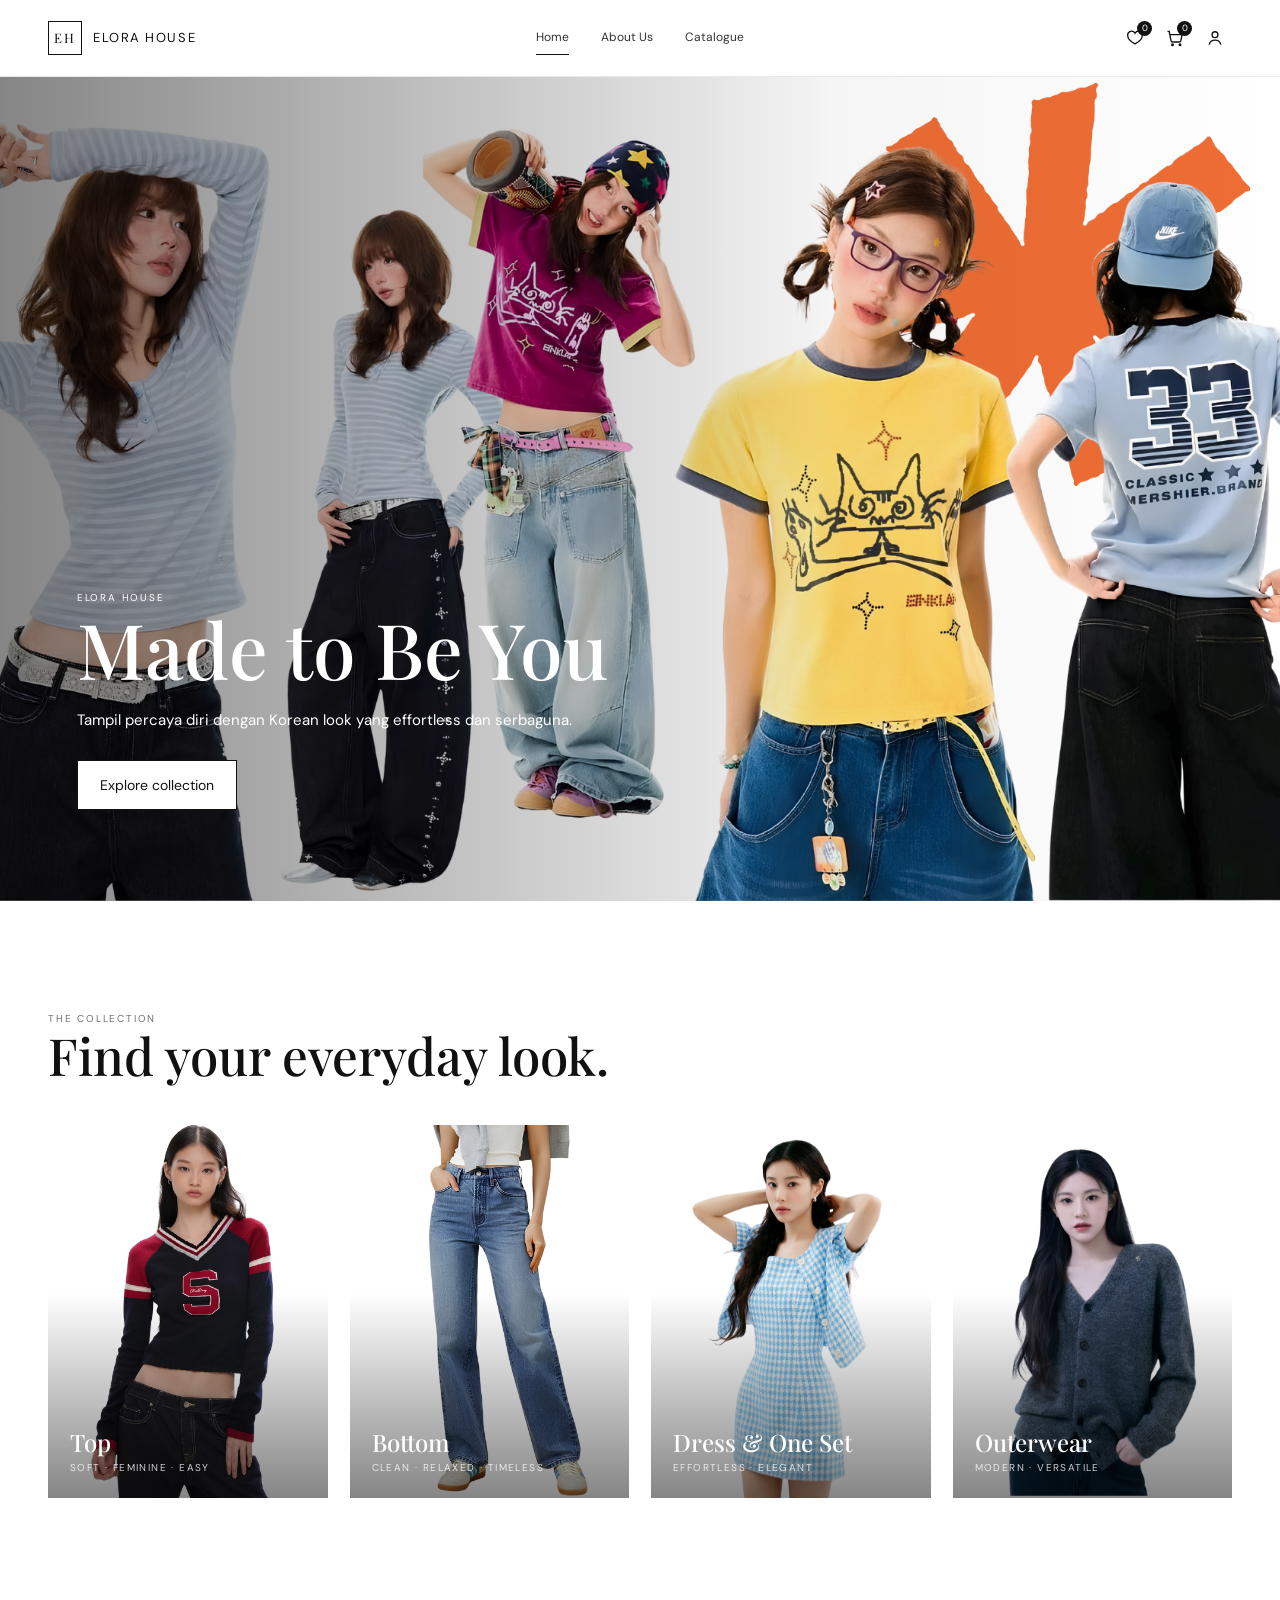
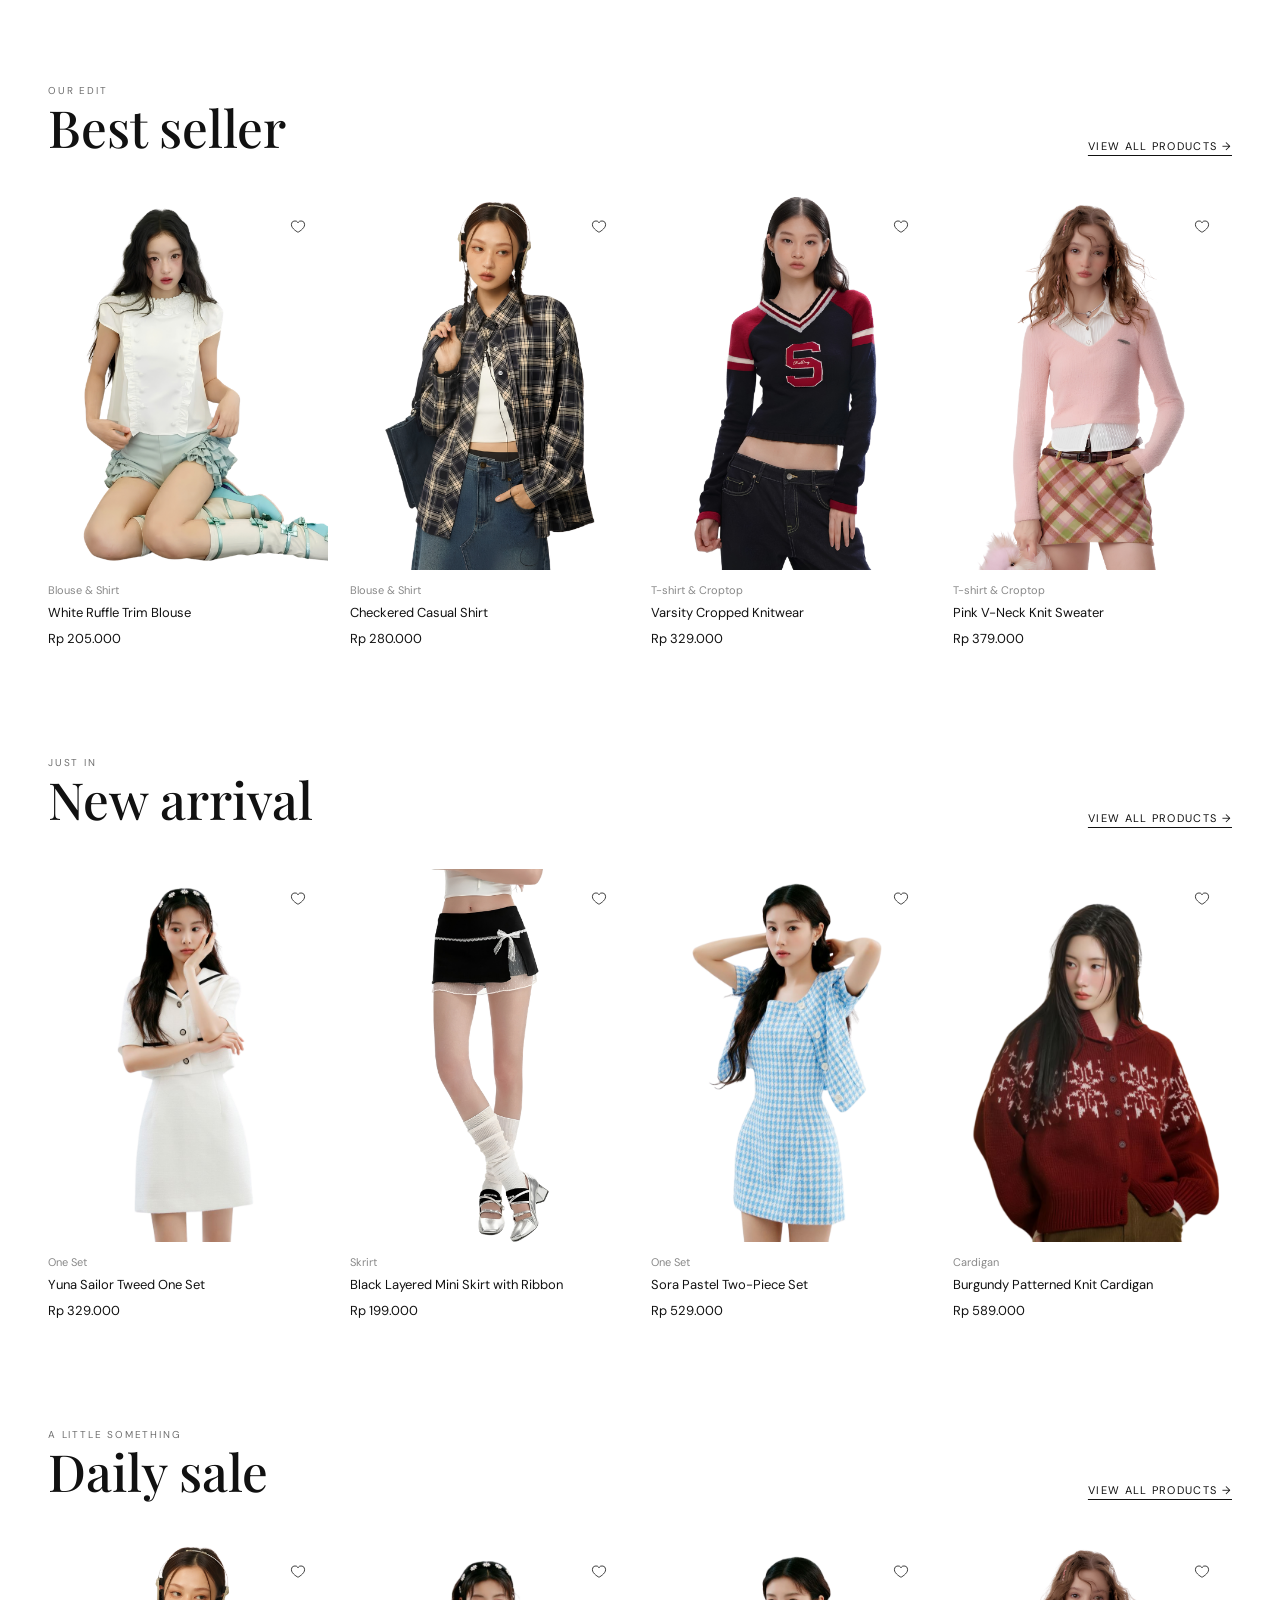
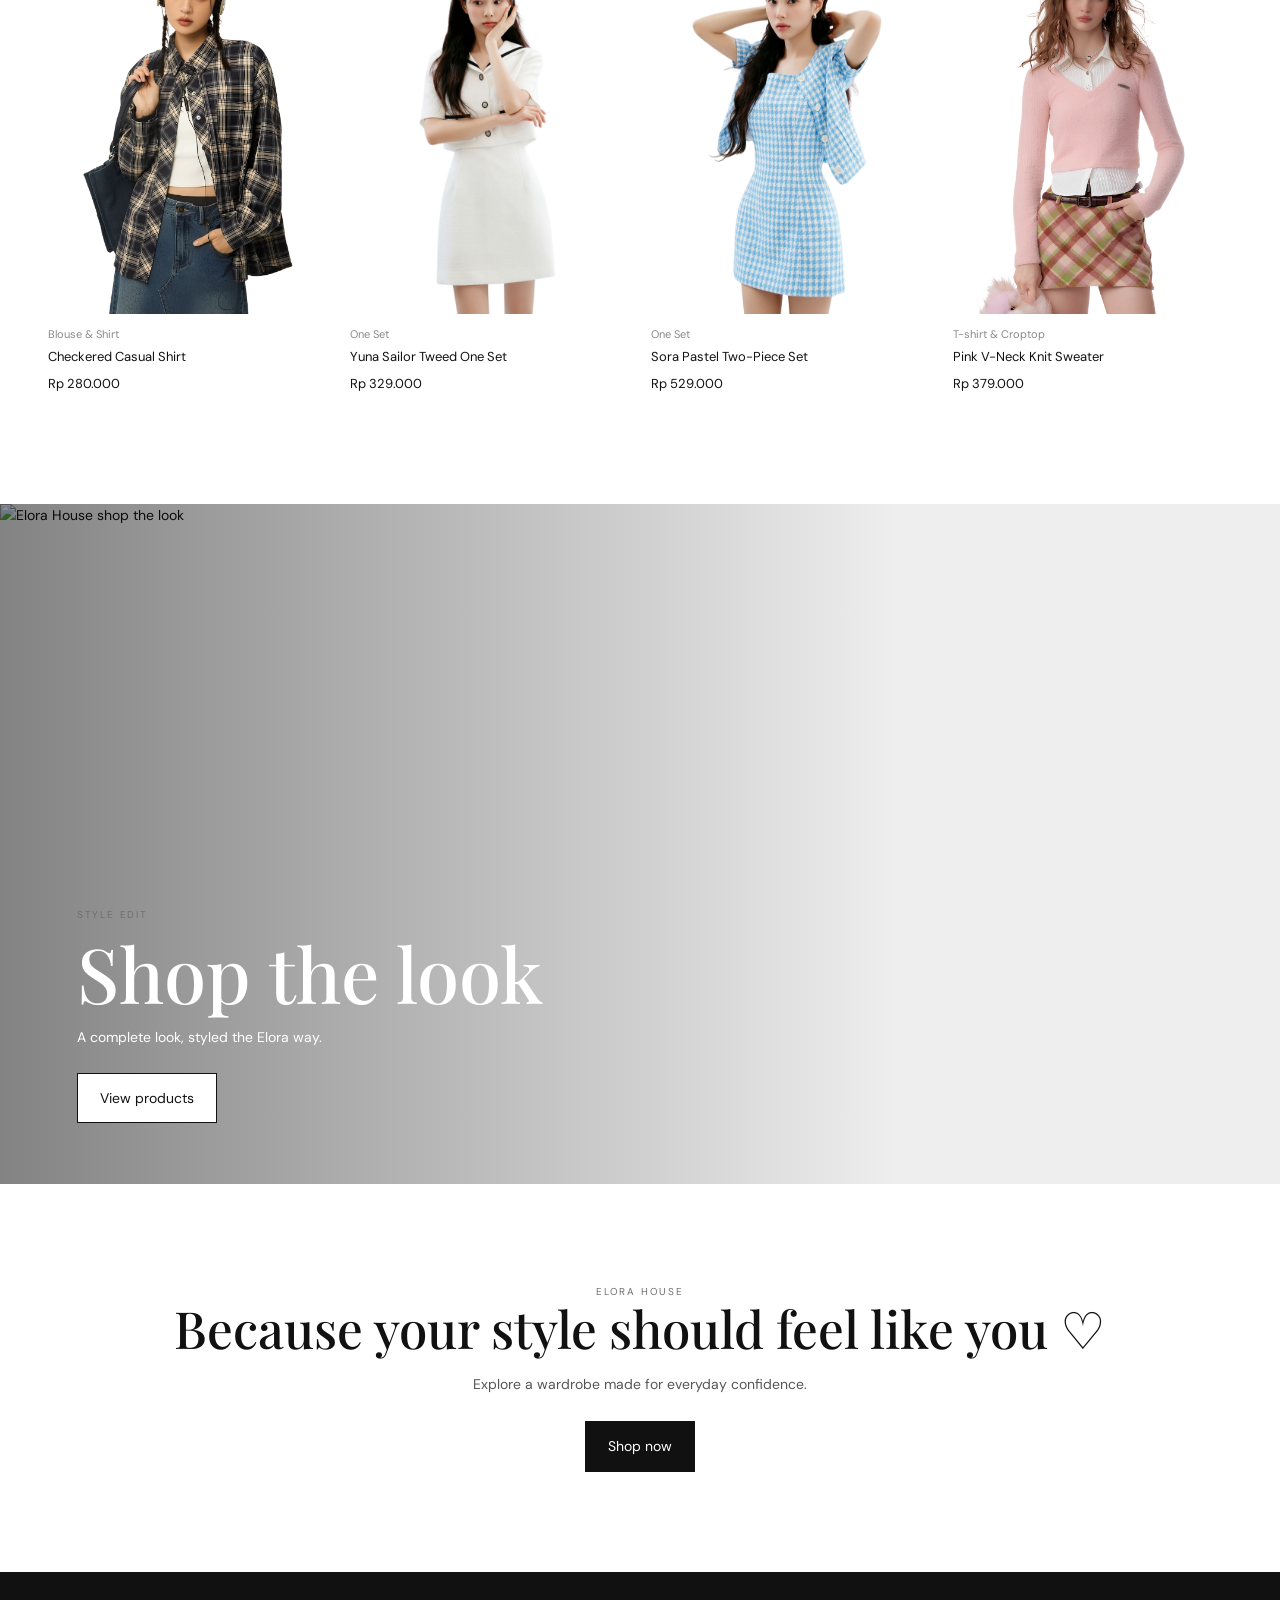
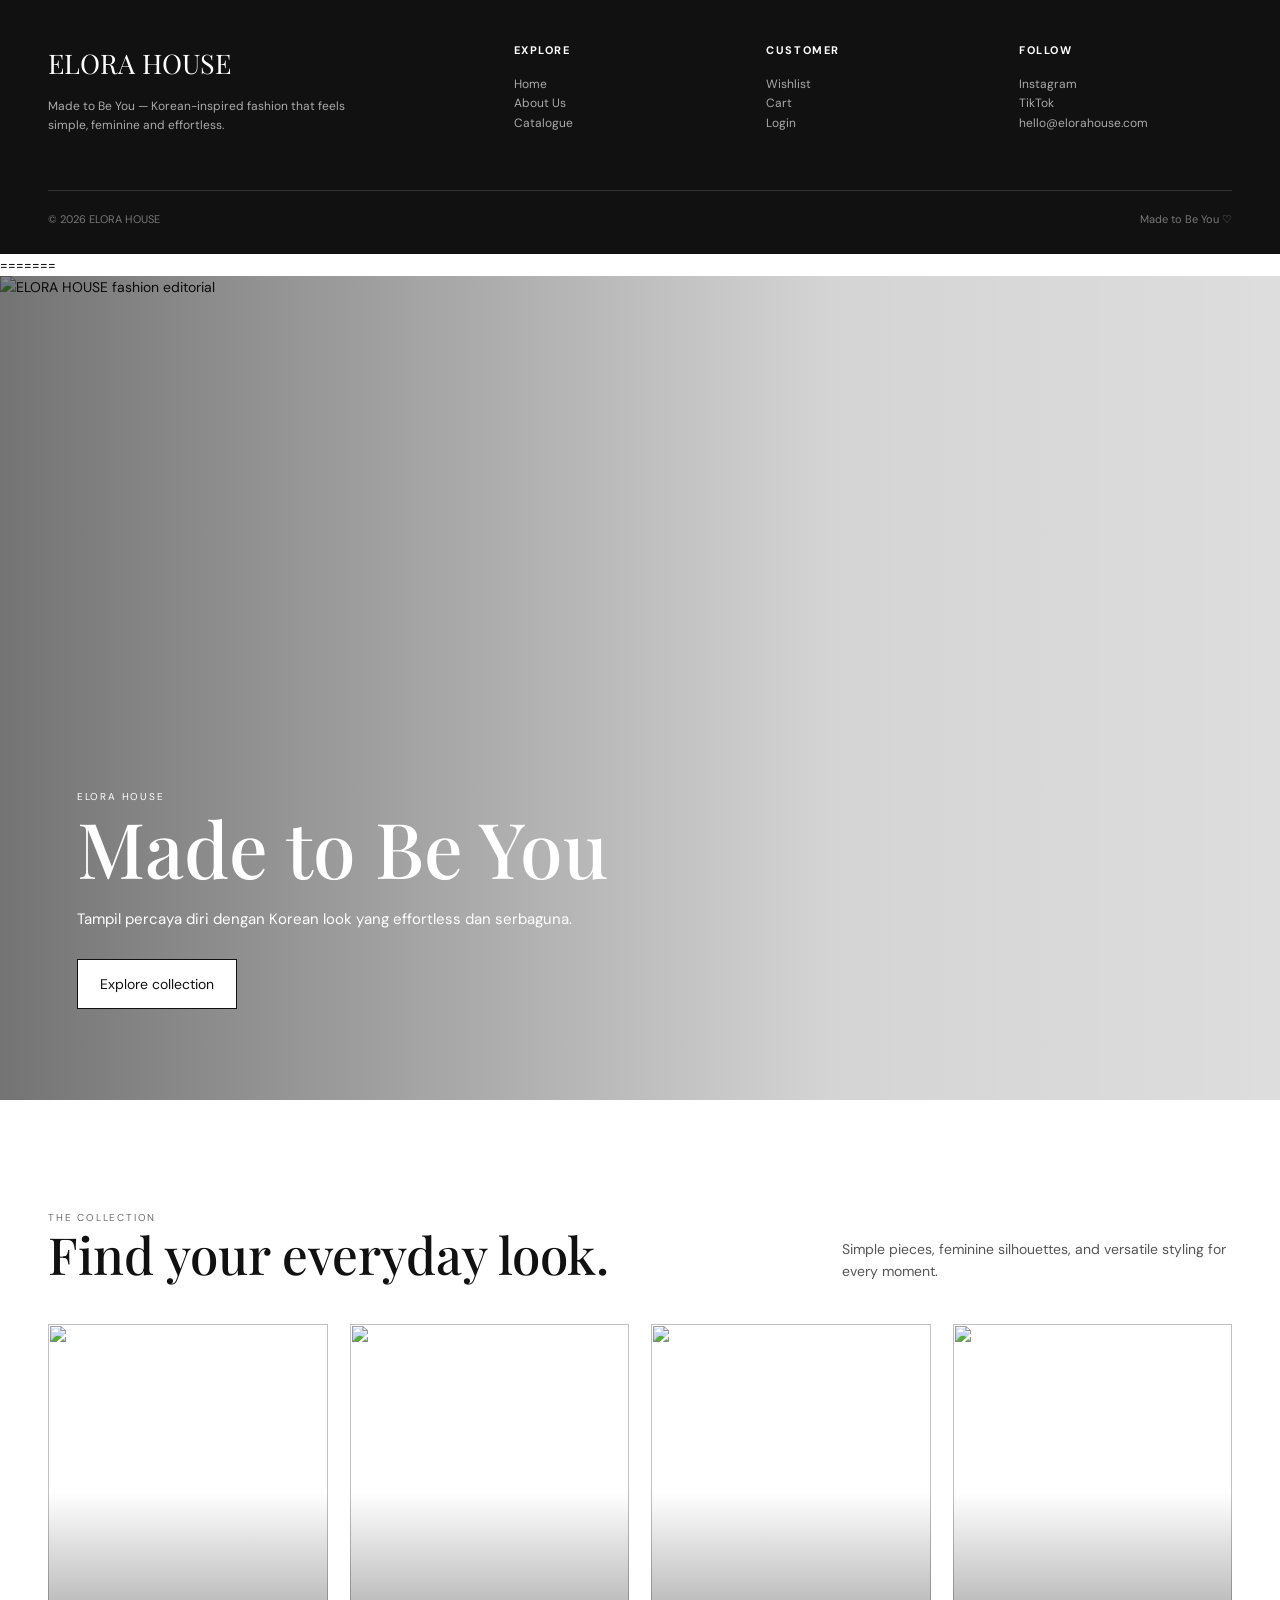
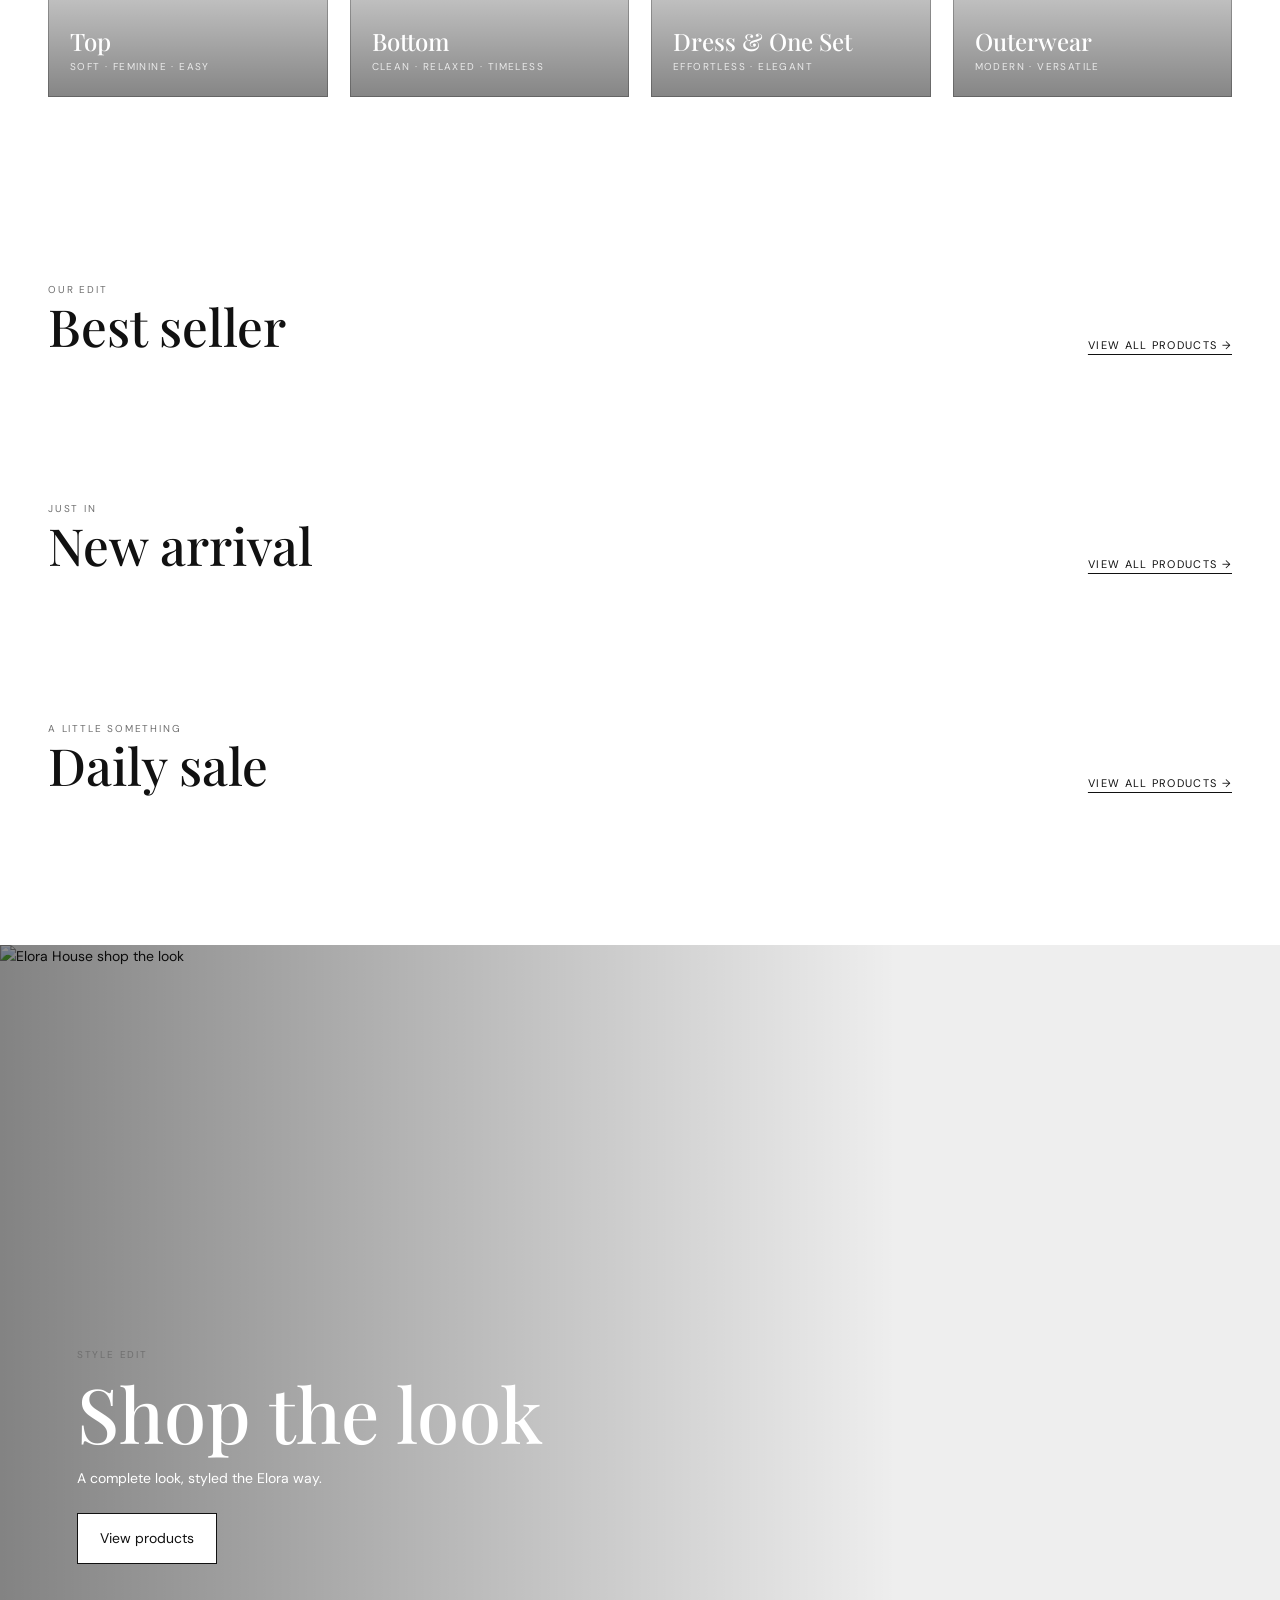
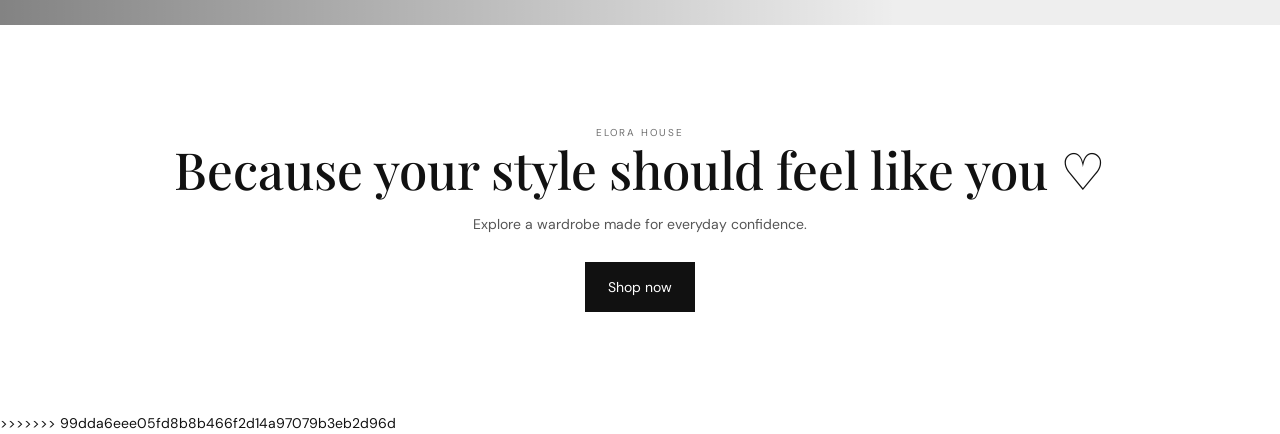
==== commit cbca84e4: "merge conflict" ====
--- a/index.html
+++ b/index.html
@@ -1,138 +1,285 @@
-<!doctype html><html lang="en">
-    <head>
-        <meta charset="utf-8">
-        <meta name="viewport" content="width=device-width,initial-scale=1">
-        <meta name="description" content="ELORA HOUSE — Made to Be You">
-        <title>Home · ELORA HOUSE</title>
-        <link rel="stylesheet" href="styles.css">
-    </head>
-    <body>
-        <div id="site-header"></div>
-        <main>
-            <section class="hero">
-                <img src="image/cover dashboard.png" alt="ELORA HOUSE fashion editorial">
-                <div class="hero-copy">
-                    <div class="eyebrow">ELORA HOUSE</div>
-                    <h1>Made to Be You</h1>
-                    <p>Tampil percaya diri dengan Korean look yang effortless dan serbaguna.</p>
-                    <a class="btn light" href="catalogue.html">Explore collection</a>
-                </div>
-            </section>
-            <section class="section">
-                <div class="container">
-                    <div class="section-head">
-                        <div>
-                            <div class="eyebrow">The collection</div>
-                            <h2>Find your everyday look.</h2>
-                        </div>
-                    </div>
-                    <div class="category-grid">
-                        <a class="category-card" href="catalogue.html?cat=Top">
-                            <img src="image/Varsity Cropped Knitwear.png" alt="Top">
-                            <div class="category-label">
-                                <h3>Top</h3>
-                                <span>Soft · feminine · easy</span>
-                            </div>
-                        </a>
-                        <a class="category-card" href="catalogue.html?cat=Bottom">
-                            <img src="image/Brooklyn High Rise Jeans.png" alt="Bottom">
-                            <div class="category-label">
-                                <h3>Bottom</h3>
-                                <span>Clean · relaxed · timeless</span>
-                            </div>
-                        </a>
-                        <a class="category-card" href="catalogue.html?cat=Dress%20%26%20One%20Set">
-                            <img src="image/Sora Pastel Two-Piece Dress.png" alt="Dress & One Set">
-                            <div class="category-label">
-                                <h3>Dress & One Set</h3>
-                                <span>Effortless · elegant</span>
-                            </div>
-                        </a>
-                        <a class="category-card" href="catalogue.html?cat=Outerwear">
-                            <img src="image/Charcoal Grey V-Neck Knit Cardigan.png" alt="Outerwear">
-                            <div class="category-label">
-                                <h3>Outerwear</h3>
-                                <span>Modern · versatile</span>
-                            </div>
-                        </a>
-                    </div>
-                </div>
-            </section>
-            <section class="section home-products">
-                <div class="container">
-                    <div class="section-head">
-                        <div>
-                            <div class="eyebrow">Our edit</div>
-                            <h2>Best seller</h2>
-                        </div>
-                        <a href="catalogue.html" class="text-link">View all products →</a>
-                    </div>
-                    <div class="products" id="bestSellerGrid"></div>
-                </div>
-            </section>
-            <section class="section home-products alt">
-                <div class="container">
-                    <div class="section-head">
-                        <div>
-                            <div class="eyebrow">Just in</div>
-                            <h2>New arrival</h2>
-                        </div>
-                        <a href="catalogue.html" class="text-link">View all products →</a>
-                    </div>
-                    <div class="products" id="newArrivalGrid"></div>
-                </div>
-            </section>
-            <section class="section home-products sale">
-                <div class="container">
-                    <div class="section-head">
-                        <div>
-                            <div class="eyebrow">A little something</div>
-                            <h2>Daily sale</h2>
-                        </div>
-                        <a href="catalogue.html" class="text-link">View all products →</a>
-                    </div>
-                    <div class="products" id="saleGrid"></div>
-                </div>
-            </section>
-            <section class="shop-look">
-                <div class="shop-look-image">
-                    <img src="https://images.unsplash.com/photo-1485230895905-ec40ba36b9bc?auto=format&fit=crop&w=1800&q=90" alt="Elora House shop the look">
-                </div>
-                <div class="shop-look-copy">
-                    <div class="eyebrow">Style edit</div>
-                    <h2>Shop the look</h2>
-                    <p>A complete look, styled the Elora way.</p>
-                    <a href="catalogue.html" class="btn light">View products</a>
-                </div>
-            </section>
-            <section class="cta">
-                <div class="container">
-                    <div class="eyebrow">ELORA HOUSE</div>
-                    <h2>Because your style should feel like you ♡</h2>
-                    <p>Explore a wardrobe made for everyday confidence.</p>
-                    <a class="btn" href="catalogue.html">Shop now</a>
-                </div>
-            </section>
-        </main>
-        <div id="site-footer"></div>
-        <script src="app.js"></script>
-    </body>
+<!doctype html>
+<html lang="en">
+  <head>
+    <meta charset="utf-8" />
+    <meta name="viewport" content="width=device-width,initial-scale=1" />
+    <meta name="description" content="ELORA HOUSE — Made to Be You" />
+    <title>Home · ELORA HOUSE</title>
+    <link rel="stylesheet" href="styles.css" />
+  </head>
+  <body>
+    <div id="site-header"></div>
+    <main>
+      <section class="hero">
+        <img
+          src="image/cover dashboard.png"
+          alt="ELORA HOUSE fashion editorial"
+        />
+        <div class="hero-copy">
+          <div class="eyebrow">ELORA HOUSE</div>
+          <h1>Made to Be You</h1>
+          <p>
+            Tampil percaya diri dengan Korean look yang effortless dan
+            serbaguna.
+          </p>
+          <a class="btn light" href="catalogue.html">Explore collection</a>
+        </div>
+      </section>
+      <section class="section">
+        <div class="container">
+          <div class="section-head">
+            <div>
+              <div class="eyebrow">The collection</div>
+              <h2>Find your everyday look.</h2>
+            </div>
+          </div>
+          <div class="category-grid">
+            <a class="category-card" href="catalogue.html?cat=Top">
+              <img src="image/Varsity Cropped Knitwear.png" alt="Top" />
+              <div class="category-label">
+                <h3>Top</h3>
+                <span>Soft · feminine · easy</span>
+              </div>
+            </a>
+            <a class="category-card" href="catalogue.html?cat=Bottom">
+              <img src="image/Brooklyn High Rise Jeans.png" alt="Bottom" />
+              <div class="category-label">
+                <h3>Bottom</h3>
+                <span>Clean · relaxed · timeless</span>
+              </div>
+            </a>
+            <a
+              class="category-card"
+              href="catalogue.html?cat=Dress%20%26%20One%20Set"
+            >
+              <img
+                src="image/Sora Pastel Two-Piece Dress.png"
+                alt="Dress & One Set"
+              />
+              <div class="category-label">
+                <h3>Dress & One Set</h3>
+                <span>Effortless · elegant</span>
+              </div>
+            </a>
+            <a class="category-card" href="catalogue.html?cat=Outerwear">
+              <img
+                src="image/Charcoal Grey V-Neck Knit Cardigan.png"
+                alt="Outerwear"
+              />
+              <div class="category-label">
+                <h3>Outerwear</h3>
+                <span>Modern · versatile</span>
+              </div>
+            </a>
+          </div>
+        </div>
+      </section>
+      <section class="section home-products">
+        <div class="container">
+          <div class="section-head">
+            <div>
+              <div class="eyebrow">Our edit</div>
+              <h2>Best seller</h2>
+            </div>
+            <a href="catalogue.html" class="text-link">View all products →</a>
+          </div>
+          <div class="products" id="bestSellerGrid"></div>
+        </div>
+      </section>
+      <section class="section home-products alt">
+        <div class="container">
+          <div class="section-head">
+            <div>
+              <div class="eyebrow">Just in</div>
+              <h2>New arrival</h2>
+            </div>
+            <a href="catalogue.html" class="text-link">View all products →</a>
+          </div>
+          <div class="products" id="newArrivalGrid"></div>
+        </div>
+      </section>
+      <section class="section home-products sale">
+        <div class="container">
+          <div class="section-head">
+            <div>
+              <div class="eyebrow">A little something</div>
+              <h2>Daily sale</h2>
+            </div>
+            <a href="catalogue.html" class="text-link">View all products →</a>
+          </div>
+          <div class="products" id="saleGrid"></div>
+        </div>
+      </section>
+      <section class="shop-look">
+        <div class="shop-look-image">
+          <img
+            src="https://images.unsplash.com/photo-1485230895905-ec40ba36b9bc?auto=format&fit=crop&w=1800&q=90"
+            alt="Elora House shop the look"
+          />
+        </div>
+        <div class="shop-look-copy">
+          <div class="eyebrow">Style edit</div>
+          <h2>Shop the look</h2>
+          <p>A complete look, styled the Elora way.</p>
+          <a href="catalogue.html" class="btn light">View products</a>
+        </div>
+      </section>
+      <section class="cta">
+        <div class="container">
+          <div class="eyebrow">ELORA HOUSE</div>
+          <h2>Because your style should feel like you ♡</h2>
+          <p>Explore a wardrobe made for everyday confidence.</p>
+          <a class="btn" href="catalogue.html">Shop now</a>
+        </div>
+      </section>
+    </main>
+    <div id="site-footer"></div>
+    <script src="app.js"></script>
+  </body>
 </html>
 =======
-<!doctype html><html lang="en"><head><meta charset="utf-8"><meta name="viewport" content="width=device-width,initial-scale=1"><meta name="description" content="ELORA HOUSE — Made to Be You"><title>Home · ELORA HOUSE</title><link rel="stylesheet" href="styles.css"></head><body><div id="site-header"></div>
-<main>
-<section class="hero"><img src="https://images.unsplash.com/photo-1483985988355-763728e1935b?auto=format&fit=crop&w=2200&q=90" alt="ELORA HOUSE fashion editorial"><div class="hero-copy"><div class="eyebrow">ELORA HOUSE</div><h1>Made to Be You</h1><p>Tampil percaya diri dengan Korean look yang effortless dan serbaguna.</p><a class="btn light" href="catalogue.html">Explore collection</a></div></section>
-<section class="section"><div class="container"><div class="section-head"><div><div class="eyebrow">The collection</div><h2>Find your everyday look.</h2></div><p>Simple pieces, feminine silhouettes, and versatile styling for every moment.</p></div>
-<div class="category-grid">
-<a class="category-card" href="catalogue.html?cat=Top"><img src="https://images.unsplash.com/photo-1566206091558-7f218b696731?auto=format&fit=crop&w=900&q=85"><div class="category-label"><h3>Top</h3><span>Soft · feminine · easy</span></div></a>
-<a class="category-card" href="catalogue.html?cat=Bottom"><img src="https://images.unsplash.com/photo-1583496661160-fb5886a13d27?auto=format&fit=crop&w=900&q=85"><div class="category-label"><h3>Bottom</h3><span>Clean · relaxed · timeless</span></div></a>
-<a class="category-card" href="catalogue.html?cat=Dress%20%26%20One%20Set"><img src="https://images.unsplash.com/photo-1566174053879-31528523f8ae?auto=format&fit=crop&w=900&q=85"><div class="category-label"><h3>Dress & One Set</h3><span>Effortless · elegant</span></div></a>
-<a class="category-card" href="catalogue.html?cat=Outerwear"><img src="https://images.unsplash.com/photo-1539533018447-63fcce2678e3?auto=format&fit=crop&w=900&q=85"><div class="category-label"><h3>Outerwear</h3><span>Modern · versatile</span></div></a>
-</div></div></section>
-<section class="section home-products"><div class="container"><div class="section-head"><div><div class="eyebrow">Our edit</div><h2>Best seller</h2></div><a href="catalogue.html" class="text-link">View all products →</a></div><div class="products" id="bestSellerGrid"></div></div></section>
-<section class="section home-products alt"><div class="container"><div class="section-head"><div><div class="eyebrow">Just in</div><h2>New arrival</h2></div><a href="catalogue.html" class="text-link">View all products →</a></div><div class="products" id="newArrivalGrid"></div></div></section>
-<section class="section home-products sale"><div class="container"><div class="section-head"><div><div class="eyebrow">A little something</div><h2>Daily sale</h2></div><a href="catalogue.html" class="text-link">View all products →</a></div><div class="products" id="saleGrid"></div></div></section>
-<section class="shop-look"><div class="shop-look-image"><img src="https://images.unsplash.com/photo-1485230895905-ec40ba36b9bc?auto=format&fit=crop&w=1800&q=90" alt="Elora House shop the look"></div><div class="shop-look-copy"><div class="eyebrow">Style edit</div><h2>Shop the look</h2><p>A complete look, styled the Elora way.</p><a href="catalogue.html" class="btn light">View products</a></div></section>
-<section class="cta"><div class="container"><div class="eyebrow">ELORA HOUSE</div><h2>Because your style should feel like you ♡</h2><p>Explore a wardrobe made for everyday confidence.</p><a class="btn" href="catalogue.html">Shop now</a></div></section>
-</main><div id="site-footer"></div><script src="app.js"></script></body></html>
+<!doctype html>
+<html lang="en">
+  <head>
+    <meta charset="utf-8" />
+    <meta name="viewport" content="width=device-width,initial-scale=1" />
+    <meta name="description" content="ELORA HOUSE — Made to Be You" />
+    <title>Home · ELORA HOUSE</title>
+    <link rel="stylesheet" href="styles.css" />
+  </head>
+  <body>
+    <div id="site-header"></div>
+    <main>
+      <section class="hero">
+        <img
+          src="https://images.unsplash.com/photo-1483985988355-763728e1935b?auto=format&fit=crop&w=2200&q=90"
+          alt="ELORA HOUSE fashion editorial"
+        />
+        <div class="hero-copy">
+          <div class="eyebrow">ELORA HOUSE</div>
+          <h1>Made to Be You</h1>
+          <p>
+            Tampil percaya diri dengan Korean look yang effortless dan
+            serbaguna.
+          </p>
+          <a class="btn light" href="catalogue.html">Explore collection</a>
+        </div>
+      </section>
+      <section class="section">
+        <div class="container">
+          <div class="section-head">
+            <div>
+              <div class="eyebrow">The collection</div>
+              <h2>Find your everyday look.</h2>
+            </div>
+            <p>
+              Simple pieces, feminine silhouettes, and versatile styling for
+              every moment.
+            </p>
+          </div>
+          <div class="category-grid">
+            <a class="category-card" href="catalogue.html?cat=Top"
+              ><img
+                src="https://images.unsplash.com/photo-1566206091558-7f218b696731?auto=format&fit=crop&w=900&q=85"
+              />
+              <div class="category-label">
+                <h3>Top</h3>
+                <span>Soft · feminine · easy</span>
+              </div></a
+            >
+            <a class="category-card" href="catalogue.html?cat=Bottom"
+              ><img
+                src="https://images.unsplash.com/photo-1583496661160-fb5886a13d27?auto=format&fit=crop&w=900&q=85"
+              />
+              <div class="category-label">
+                <h3>Bottom</h3>
+                <span>Clean · relaxed · timeless</span>
+              </div></a
+            >
+            <a
+              class="category-card"
+              href="catalogue.html?cat=Dress%20%26%20One%20Set"
+              ><img
+                src="https://images.unsplash.com/photo-1566174053879-31528523f8ae?auto=format&fit=crop&w=900&q=85"
+              />
+              <div class="category-label">
+                <h3>Dress & One Set</h3>
+                <span>Effortless · elegant</span>
+              </div></a
+            >
+            <a class="category-card" href="catalogue.html?cat=Outerwear"
+              ><img
+                src="https://images.unsplash.com/photo-1539533018447-63fcce2678e3?auto=format&fit=crop&w=900&q=85"
+              />
+              <div class="category-label">
+                <h3>Outerwear</h3>
+                <span>Modern · versatile</span>
+              </div></a
+            >
+          </div>
+        </div>
+      </section>
+      <section class="section home-products">
+        <div class="container">
+          <div class="section-head">
+            <div>
+              <div class="eyebrow">Our edit</div>
+              <h2>Best seller</h2>
+            </div>
+            <a href="catalogue.html" class="text-link">View all products →</a>
+          </div>
+          <div class="products" id="bestSellerGrid"></div>
+        </div>
+      </section>
+      <section class="section home-products alt">
+        <div class="container">
+          <div class="section-head">
+            <div>
+              <div class="eyebrow">Just in</div>
+              <h2>New arrival</h2>
+            </div>
+            <a href="catalogue.html" class="text-link">View all products →</a>
+          </div>
+          <div class="products" id="newArrivalGrid"></div>
+        </div>
+      </section>
+      <section class="section home-products sale">
+        <div class="container">
+          <div class="section-head">
+            <div>
+              <div class="eyebrow">A little something</div>
+              <h2>Daily sale</h2>
+            </div>
+            <a href="catalogue.html" class="text-link">View all products →</a>
+          </div>
+          <div class="products" id="saleGrid"></div>
+        </div>
+      </section>
+      <section class="shop-look">
+        <div class="shop-look-image">
+          <img
+            src="https://images.unsplash.com/photo-1485230895905-ec40ba36b9bc?auto=format&fit=crop&w=1800&q=90"
+            alt="Elora House shop the look"
+          />
+        </div>
+        <div class="shop-look-copy">
+          <div class="eyebrow">Style edit</div>
+          <h2>Shop the look</h2>
+          <p>A complete look, styled the Elora way.</p>
+          <a href="catalogue.html" class="btn light">View products</a>
+        </div>
+      </section>
+      <section class="cta">
+        <div class="container">
+          <div class="eyebrow">ELORA HOUSE</div>
+          <h2>Because your style should feel like you ♡</h2>
+          <p>Explore a wardrobe made for everyday confidence.</p>
+          <a class="btn" href="catalogue.html">Shop now</a>
+        </div>
+      </section>
+    </main>
+    <div id="site-footer"></div>
+    <script src="app.js"></script>
+  </body>
+</html>
 >>>>>>> 99dda6eee05fd8b8b466f2d14a97079b3eb2d96d
--- a/styles.css
+++ b/styles.css
@@ -1,4 +1,3 @@
-<<<<<<< HEAD
 @import url("https://fonts.googleapis.com/css2?family=DM+Sans:wght@400;500;600&family=Playfair+Display:wght@400;500;600&display=swap");
 
 :root {
@@ -1464,173 +1463,3 @@
     bottom: 40px;
   }
 }
-=======
-@import url('https://fonts.googleapis.com/css2?family=DM+Sans:wght@400;500;600&family=Playfair+Display:wght@400;500;600&display=swap');
-
-:root{
-  --black:#111111; --white:#fff; --muted:#6f6f6f; --line:#e9e9e9; --soft:#f7f7f5;
-  --serif:"Playfair Display", Georgia, serif; --sans:"DM Sans", Arial, sans-serif;
-  --max:1320px;
-}
-*{box-sizing:border-box}
-html{scroll-behavior:smooth}
-body{margin:0;background:var(--white);color:var(--black);font-family:var(--sans);font-size:14px;line-height:1.6}
-a{color:inherit;text-decoration:none}
-button,input,select{font:inherit}
-button{cursor:pointer}
-img{display:block;width:100%;object-fit:cover}
-.container{width:min(var(--max),calc(100% - 48px));margin:auto}
-.eyebrow{text-transform:uppercase;letter-spacing:.18em;font-size:10px;color:var(--muted)}
-h1,h2,h3{font-family:var(--serif);font-weight:500;line-height:1.1;margin:0}
-h1{font-size:clamp(42px,6vw,84px)}
-h2{font-size:clamp(30px,4vw,52px)}
-h3{font-size:24px}
-p{margin:0;color:#555}
-.btn{display:inline-flex;align-items:center;justify-content:center;gap:8px;border:1px solid var(--black);background:var(--black);color:#fff;padding:13px 22px;transition:.25s}
-.btn:hover{background:#333}
-.btn.light{background:#fff;color:#111}
-.btn.light:hover{background:#f3f3f3}
-.icon-btn{border:0;background:none;padding:7px;display:grid;place-items:center;position:relative}
-.icon-btn svg{width:20px;height:20px;stroke-width:1.6}
-.badge-count{position:absolute;right:0;top:0;min-width:15px;height:15px;padding:0 4px;border-radius:20px;background:#111;color:#fff;font-size:9px;display:grid;place-items:center}
-.navbar{position:sticky;top:0;z-index:50;background:rgba(255,255,255,.96);backdrop-filter:blur(12px);border-bottom:1px solid var(--line)}
-.nav-inner{height:76px;display:grid;grid-template-columns:1fr auto 1fr;align-items:center;gap:24px}
-.brand{display:flex;align-items:center;gap:11px;font-size:13px;letter-spacing:.12em}
-.logo{width:34px;height:34px;border:1px solid #111;display:grid;place-items:center;font-family:var(--serif);font-size:13px}
-.nav-links{display:flex;gap:32px;align-items:center}
-.nav-links a{font-size:12px;color:#333;position:relative}
-.nav-links a:after{content:"";position:absolute;left:0;bottom:-7px;width:0;height:1px;background:#111;transition:.25s}
-.nav-links a:hover:after,.nav-links a.active:after{width:100%}
-.nav-actions{display:flex;justify-content:flex-end;gap:6px}
-.mobile-toggle{display:none}
-.drawer{display:none}
-.hero{min-height:calc(100vh - 76px);position:relative;overflow:hidden;background:#ddd}
-.hero img{height:calc(100vh - 76px);min-height:580px}
-.hero:after{content:"";position:absolute;inset:0;background:linear-gradient(90deg,rgba(0,0,0,.48),rgba(0,0,0,.04) 65%,transparent)}
-.hero-copy{position:absolute;z-index:2;left:6%;bottom:11%;color:#fff;max-width:620px}
-.hero-copy p{color:#fff;max-width:480px;margin:18px 0 28px;font-size:15px}
-.hero .eyebrow{color:#fff}
-.section{padding:110px 0}
-.section-head{display:flex;justify-content:space-between;align-items:end;gap:30px;margin-bottom:42px}
-.section-head p{max-width:390px}
-.category-grid{display:grid;grid-template-columns:repeat(4,1fr);gap:14px}
-.category-card{position:relative;aspect-ratio:3/4;overflow:hidden}
-.category-card img{height:100%;transition:transform .5s}
-.category-card:hover img{transform:scale(1.035)}
-.category-card:after{content:"";position:absolute;inset:0;background:linear-gradient(0deg,rgba(0,0,0,.48),transparent 55%)}
-.category-label{position:absolute;z-index:2;bottom:22px;left:22px;color:#fff}
-.category-label span{display:block;font-size:10px;letter-spacing:.14em;text-transform:uppercase;margin-top:5px;opacity:.8}
-.products{display:grid;grid-template-columns:repeat(4,1fr);gap:26px 16px}
-.product-card{position:relative;min-width:0}
-.product-img{aspect-ratio:3/4;overflow:hidden;background:#f0f0ef;position:relative}
-.product-img img{height:100%;transition:transform .45s}
-.product-card:hover .product-img img{transform:scale(1.025)}
-.wish-float{position:absolute;right:12px;top:12px;background:#fff;width:36px;height:36px;border-radius:50%;border:0;display:grid;place-items:center;z-index:2}
-.wish-float svg{width:18px}
-.wish-float.active svg{fill:#111}
-.product-info{padding-top:12px;display:grid;gap:3px}
-.product-name{font-size:13px}
-.product-meta{font-size:11px;color:#888}
-.product-price{font-size:13px;margin-top:3px}
-.editorial{display:grid;grid-template-columns:1fr 1fr;min-height:560px;background:var(--soft)}
-.editorial-img img{height:100%;min-height:500px}
-.editorial-copy{display:flex;align-items:center;padding:8vw}
-.editorial-copy > div{max-width:500px}
-.editorial-copy p{margin:22px 0 28px}
-.values{display:grid;grid-template-columns:repeat(4,1fr);border-top:1px solid var(--line);border-bottom:1px solid var(--line)}
-.value{padding:28px 20px;border-right:1px solid var(--line)}
-.value:last-child{border-right:0}
-.value strong{font-family:var(--serif);font-size:20px;font-weight:500}
-.value p{font-size:12px;margin-top:8px}
-.cta{padding:100px 20px;text-align:center;background:#111;color:#fff}
-.cta p{color:#bbb;margin:16px auto 26px;max-width:450px}
-.cta .btn{background:#fff;color:#111;border-color:#fff}
-.footer{background:#111;color:#fff;padding:70px 0 25px}
-.footer-grid{display:grid;grid-template-columns:2fr 1fr 1fr 1fr;gap:40px}
-.footer p,.footer a{color:#aaa;font-size:12px}
-.footer h4{font-size:11px;letter-spacing:.14em;text-transform:uppercase;margin:0 0 16px}
-.footer-brand{font-family:var(--serif);font-size:27px}
-.footer-bottom{border-top:1px solid #333;margin-top:55px;padding-top:20px;color:#777;font-size:11px;display:flex;justify-content:space-between}
-.page-hero{padding:80px 0 50px;border-bottom:1px solid var(--line)}
-.page-hero p{margin-top:15px;max-width:560px}
-.filters{display:flex;gap:10px;flex-wrap:wrap;margin-bottom:35px}
-.filter{border:1px solid var(--line);background:#fff;padding:9px 15px;font-size:11px}
-.filter.active,.filter:hover{background:#111;color:#fff;border-color:#111}
-.catalog-toolbar{display:flex;justify-content:space-between;align-items:center;margin-bottom:22px}
-.search{border:0;border-bottom:1px solid #ccc;padding:10px 0;width:250px;outline:none}
-.detail{padding:55px 0 100px}
-.detail-grid{display:grid;grid-template-columns:1.15fr .85fr;gap:70px}
-.gallery{display:grid;grid-template-columns:82px 1fr;gap:14px}
-.thumbs{display:grid;align-content:start;gap:10px}
-.thumb{border:1px solid transparent;cursor:pointer;aspect-ratio:1}
-.thumb.active{border-color:#111}
-.main-photo{aspect-ratio:3/4;background:#f4f4f2}
-.detail-info{padding-top:15px}
-.detail-info h1{font-size:clamp(34px,4vw,58px)}
-.detail-price{font-size:17px;margin:18px 0 26px}
-.detail-description{max-width:540px;margin-bottom:32px}
-.option-title{font-size:11px;text-transform:uppercase;letter-spacing:.13em;margin-bottom:10px}
-.option-row{display:flex;gap:8px;flex-wrap:wrap;margin-bottom:25px}
-.option{border:1px solid #ddd;background:#fff;padding:10px 17px;font-size:12px}
-.option.active{border-color:#111}
-.quantity{display:flex;border:1px solid #ddd;width:max-content;margin-bottom:12px}
-.quantity button{border:0;background:#fff;width:38px}
-.quantity span{width:40px;display:grid;place-items:center}
-.detail-actions{display:flex;gap:10px}
-.detail-actions .btn{flex:1}
-.info-accordion{border-top:1px solid var(--line);margin-top:35px}
-.info-row{padding:18px 0;border-bottom:1px solid var(--line);display:flex;justify-content:space-between;font-size:12px}
-.table-wrap{overflow:auto;margin-top:16px}.size-table{border-collapse:collapse;width:100%;font-size:11px;min-width:430px}.size-table th,.size-table td{border:1px solid var(--line);padding:11px;text-align:left}
-.simple-list{display:grid;gap:14px}
-.item{display:grid;grid-template-columns:110px 1fr auto;gap:20px;padding:18px 0;border-bottom:1px solid var(--line);align-items:center}
-.item-img{aspect-ratio:3/4;background:#f5f5f4}
-.item-info h3{font-size:19px}
-.item-info p{font-size:12px;margin-top:4px}
-.item-actions{display:flex;gap:10px;align-items:center}
-.text-btn{border:0;background:none;text-decoration:underline;font-size:11px}
-.cart-layout{display:grid;grid-template-columns:1fr 360px;gap:60px}
-.summary{border:1px solid var(--line);padding:28px;height:max-content;position:sticky;top:100px}
-.summary h3{font-size:25px;margin-bottom:24px}
-.sum-row{display:flex;justify-content:space-between;font-size:12px;padding:8px 0}
-.sum-total{border-top:1px solid var(--line);margin-top:12px;padding-top:17px;font-size:14px}
-.form-grid{display:grid;grid-template-columns:1fr 1fr;gap:18px}
-.field{display:grid;gap:7px}.field.full{grid-column:1/-1}.field label{font-size:10px;text-transform:uppercase;letter-spacing:.12em}.field input,.field textarea,.field select{border:1px solid #ddd;padding:12px;outline:none;background:#fff}.field textarea{min-height:100px;resize:vertical}
-.login-wrap{min-height:calc(100vh - 76px);display:grid;place-items:center;padding:70px 20px}
-.login-box{width:min(430px,100%);border:1px solid var(--line);padding:42px}
-.login-box h1{font-size:45px}.login-box p{margin:12px 0 28px}
-.login-box .field{margin-bottom:15px}
-.notice{background:#f6f6f4;padding:13px 15px;font-size:11px;color:#555;margin-bottom:18px}
-.empty{text-align:center;padding:80px 20px;border:1px dashed #ddd}
-.empty h2{font-size:32px;margin-bottom:12px}
-@media(max-width:900px){
-  .nav-inner{grid-template-columns:auto 1fr auto}.nav-links{display:none}.mobile-toggle{display:grid}.brand span{display:none}
-  .drawer{position:fixed;inset:76px 0 0;background:#fff;z-index:49;padding:35px 24px;display:none}.drawer.open{display:block}.drawer a{display:block;font-family:var(--serif);font-size:31px;padding:12px 0;border-bottom:1px solid var(--line)}
-  .category-grid,.products{grid-template-columns:repeat(2,1fr)}
-  .editorial{grid-template-columns:1fr}.editorial-img{height:55vw;min-height:350px}.editorial-img img{min-height:0}
-  .values{grid-template-columns:1fr 1fr}.value:nth-child(2){border-right:0}.value:nth-child(-n+2){border-bottom:1px solid var(--line)}
-  .footer-grid{grid-template-columns:1.5fr 1fr 1fr}
-  .detail-grid{grid-template-columns:1fr;gap:35px}.detail-info{padding:0}
-  .cart-layout{grid-template-columns:1fr}.summary{position:static}
-}
-@media(max-width:600px){
-  .container{width:min(var(--max),calc(100% - 30px))}
-  .nav-inner{height:66px}.drawer{inset:66px 0 0}
-  .hero,.hero img{min-height:650px;height:calc(100svh - 66px)}
-  .hero-copy{left:20px;right:20px;bottom:55px}
-  .section{padding:72px 0}.section-head{display:block;margin-bottom:28px}.section-head p{margin-top:13px}
-  .category-grid{gap:8px}.category-card{aspect-ratio:2/3}.category-label{left:13px;bottom:14px}
-  .products{gap:24px 9px}.product-name,.product-price{font-size:12px}
-  .footer-grid{grid-template-columns:1fr 1fr}.footer-grid > :first-child{grid-column:1/-1}
-  .footer-bottom{display:block}.footer-bottom span{display:block;margin-top:6px}
-  .page-hero{padding:55px 0 35px}.page-hero h1{font-size:45px}
-  .catalog-toolbar{align-items:start;gap:15px;flex-direction:column}.search{width:100%}
-  .gallery{grid-template-columns:1fr}.thumbs{grid-template-columns:repeat(4,1fr);order:2}
-  .item{grid-template-columns:76px 1fr}.item-actions{grid-column:2}.item-price{grid-column:2}
-  .form-grid{grid-template-columns:1fr}.field.full{grid-column:auto}
-  .login-box{padding:30px 22px}
-}
-
-.toast{position:fixed;z-index:100;right:20px;bottom:20px;background:#111;color:#fff;padding:13px 18px;font-size:12px;opacity:0;transform:translateY(10px);transition:.25s;pointer-events:none}.toast.show{opacity:1;transform:none}
-
-.text-link{font-size:11px;text-transform:uppercase;letter-spacing:.12em;text-decoration:underline;text-underline-offset:5px}.home-products{padding-top:75px;padding-bottom:35px}.home-products.alt{padding-top:70px}.home-products.sale{padding-top:70px}.shop-look{position:relative;min-height:680px;margin-top:75px;background:#eee;overflow:hidden}.shop-look-image,.shop-look-image img{height:100%;min-height:680px}.shop-look-image img{object-position:center}.shop-look-copy{position:absolute;left:6%;bottom:9%;color:#fff;z-index:2}.shop-look:after{content:"";position:absolute;inset:0;background:linear-gradient(90deg,rgba(0,0,0,.45),transparent 70%)}.shop-look-copy h2{font-size:clamp(42px,6vw,76px);margin:8px 0 12px}.shop-look-copy p{color:#fff;margin-bottom:24px}@media(max-width:600px){.home-products{padding-top:55px;padding-bottom:20px}.shop-look,.shop-look-image,.shop-look-image img{min-height:600px}.shop-look-copy{left:20px;bottom:40px}}
->>>>>>> 99dda6eee05fd8b8b466f2d14a97079b3eb2d96d
--- a/styles.css
+++ b/styles.css
@@ -1,4 +1,3 @@
-<<<<<<< HEAD
 @import url("https://fonts.googleapis.com/css2?family=DM+Sans:wght@400;500;600&family=Playfair+Display:wght@400;500;600&display=swap");
 
 :root {
@@ -1464,173 +1463,3 @@
     bottom: 40px;
   }
 }
-=======
-@import url('https://fonts.googleapis.com/css2?family=DM+Sans:wght@400;500;600&family=Playfair+Display:wght@400;500;600&display=swap');
-
-:root{
-  --black:#111111; --white:#fff; --muted:#6f6f6f; --line:#e9e9e9; --soft:#f7f7f5;
-  --serif:"Playfair Display", Georgia, serif; --sans:"DM Sans", Arial, sans-serif;
-  --max:1320px;
-}
-*{box-sizing:border-box}
-html{scroll-behavior:smooth}
-body{margin:0;background:var(--white);color:var(--black);font-family:var(--sans);font-size:14px;line-height:1.6}
-a{color:inherit;text-decoration:none}
-button,input,select{font:inherit}
-button{cursor:pointer}
-img{display:block;width:100%;object-fit:cover}
-.container{width:min(var(--max),calc(100% - 48px));margin:auto}
-.eyebrow{text-transform:uppercase;letter-spacing:.18em;font-size:10px;color:var(--muted)}
-h1,h2,h3{font-family:var(--serif);font-weight:500;line-height:1.1;margin:0}
-h1{font-size:clamp(42px,6vw,84px)}
-h2{font-size:clamp(30px,4vw,52px)}
-h3{font-size:24px}
-p{margin:0;color:#555}
-.btn{display:inline-flex;align-items:center;justify-content:center;gap:8px;border:1px solid var(--black);background:var(--black);color:#fff;padding:13px 22px;transition:.25s}
-.btn:hover{background:#333}
-.btn.light{background:#fff;color:#111}
-.btn.light:hover{background:#f3f3f3}
-.icon-btn{border:0;background:none;padding:7px;display:grid;place-items:center;position:relative}
-.icon-btn svg{width:20px;height:20px;stroke-width:1.6}
-.badge-count{position:absolute;right:0;top:0;min-width:15px;height:15px;padding:0 4px;border-radius:20px;background:#111;color:#fff;font-size:9px;display:grid;place-items:center}
-.navbar{position:sticky;top:0;z-index:50;background:rgba(255,255,255,.96);backdrop-filter:blur(12px);border-bottom:1px solid var(--line)}
-.nav-inner{height:76px;display:grid;grid-template-columns:1fr auto 1fr;align-items:center;gap:24px}
-.brand{display:flex;align-items:center;gap:11px;font-size:13px;letter-spacing:.12em}
-.logo{width:34px;height:34px;border:1px solid #111;display:grid;place-items:center;font-family:var(--serif);font-size:13px}
-.nav-links{display:flex;gap:32px;align-items:center}
-.nav-links a{font-size:12px;color:#333;position:relative}
-.nav-links a:after{content:"";position:absolute;left:0;bottom:-7px;width:0;height:1px;background:#111;transition:.25s}
-.nav-links a:hover:after,.nav-links a.active:after{width:100%}
-.nav-actions{display:flex;justify-content:flex-end;gap:6px}
-.mobile-toggle{display:none}
-.drawer{display:none}
-.hero{min-height:calc(100vh - 76px);position:relative;overflow:hidden;background:#ddd}
-.hero img{height:calc(100vh - 76px);min-height:580px}
-.hero:after{content:"";position:absolute;inset:0;background:linear-gradient(90deg,rgba(0,0,0,.48),rgba(0,0,0,.04) 65%,transparent)}
-.hero-copy{position:absolute;z-index:2;left:6%;bottom:11%;color:#fff;max-width:620px}
-.hero-copy p{color:#fff;max-width:480px;margin:18px 0 28px;font-size:15px}
-.hero .eyebrow{color:#fff}
-.section{padding:110px 0}
-.section-head{display:flex;justify-content:space-between;align-items:end;gap:30px;margin-bottom:42px}
-.section-head p{max-width:390px}
-.category-grid{display:grid;grid-template-columns:repeat(4,1fr);gap:14px}
-.category-card{position:relative;aspect-ratio:3/4;overflow:hidden}
-.category-card img{height:100%;transition:transform .5s}
-.category-card:hover img{transform:scale(1.035)}
-.category-card:after{content:"";position:absolute;inset:0;background:linear-gradient(0deg,rgba(0,0,0,.48),transparent 55%)}
-.category-label{position:absolute;z-index:2;bottom:22px;left:22px;color:#fff}
-.category-label span{display:block;font-size:10px;letter-spacing:.14em;text-transform:uppercase;margin-top:5px;opacity:.8}
-.products{display:grid;grid-template-columns:repeat(4,1fr);gap:26px 16px}
-.product-card{position:relative;min-width:0}
-.product-img{aspect-ratio:3/4;overflow:hidden;background:#f0f0ef;position:relative}
-.product-img img{height:100%;transition:transform .45s}
-.product-card:hover .product-img img{transform:scale(1.025)}
-.wish-float{position:absolute;right:12px;top:12px;background:#fff;width:36px;height:36px;border-radius:50%;border:0;display:grid;place-items:center;z-index:2}
-.wish-float svg{width:18px}
-.wish-float.active svg{fill:#111}
-.product-info{padding-top:12px;display:grid;gap:3px}
-.product-name{font-size:13px}
-.product-meta{font-size:11px;color:#888}
-.product-price{font-size:13px;margin-top:3px}
-.editorial{display:grid;grid-template-columns:1fr 1fr;min-height:560px;background:var(--soft)}
-.editorial-img img{height:100%;min-height:500px}
-.editorial-copy{display:flex;align-items:center;padding:8vw}
-.editorial-copy > div{max-width:500px}
-.editorial-copy p{margin:22px 0 28px}
-.values{display:grid;grid-template-columns:repeat(4,1fr);border-top:1px solid var(--line);border-bottom:1px solid var(--line)}
-.value{padding:28px 20px;border-right:1px solid var(--line)}
-.value:last-child{border-right:0}
-.value strong{font-family:var(--serif);font-size:20px;font-weight:500}
-.value p{font-size:12px;margin-top:8px}
-.cta{padding:100px 20px;text-align:center;background:#111;color:#fff}
-.cta p{color:#bbb;margin:16px auto 26px;max-width:450px}
-.cta .btn{background:#fff;color:#111;border-color:#fff}
-.footer{background:#111;color:#fff;padding:70px 0 25px}
-.footer-grid{display:grid;grid-template-columns:2fr 1fr 1fr 1fr;gap:40px}
-.footer p,.footer a{color:#aaa;font-size:12px}
-.footer h4{font-size:11px;letter-spacing:.14em;text-transform:uppercase;margin:0 0 16px}
-.footer-brand{font-family:var(--serif);font-size:27px}
-.footer-bottom{border-top:1px solid #333;margin-top:55px;padding-top:20px;color:#777;font-size:11px;display:flex;justify-content:space-between}
-.page-hero{padding:80px 0 50px;border-bottom:1px solid var(--line)}
-.page-hero p{margin-top:15px;max-width:560px}
-.filters{display:flex;gap:10px;flex-wrap:wrap;margin-bottom:35px}
-.filter{border:1px solid var(--line);background:#fff;padding:9px 15px;font-size:11px}
-.filter.active,.filter:hover{background:#111;color:#fff;border-color:#111}
-.catalog-toolbar{display:flex;justify-content:space-between;align-items:center;margin-bottom:22px}
-.search{border:0;border-bottom:1px solid #ccc;padding:10px 0;width:250px;outline:none}
-.detail{padding:55px 0 100px}
-.detail-grid{display:grid;grid-template-columns:1.15fr .85fr;gap:70px}
-.gallery{display:grid;grid-template-columns:82px 1fr;gap:14px}
-.thumbs{display:grid;align-content:start;gap:10px}
-.thumb{border:1px solid transparent;cursor:pointer;aspect-ratio:1}
-.thumb.active{border-color:#111}
-.main-photo{aspect-ratio:3/4;background:#f4f4f2}
-.detail-info{padding-top:15px}
-.detail-info h1{font-size:clamp(34px,4vw,58px)}
-.detail-price{font-size:17px;margin:18px 0 26px}
-.detail-description{max-width:540px;margin-bottom:32px}
-.option-title{font-size:11px;text-transform:uppercase;letter-spacing:.13em;margin-bottom:10px}
-.option-row{display:flex;gap:8px;flex-wrap:wrap;margin-bottom:25px}
-.option{border:1px solid #ddd;background:#fff;padding:10px 17px;font-size:12px}
-.option.active{border-color:#111}
-.quantity{display:flex;border:1px solid #ddd;width:max-content;margin-bottom:12px}
-.quantity button{border:0;background:#fff;width:38px}
-.quantity span{width:40px;display:grid;place-items:center}
-.detail-actions{display:flex;gap:10px}
-.detail-actions .btn{flex:1}
-.info-accordion{border-top:1px solid var(--line);margin-top:35px}
-.info-row{padding:18px 0;border-bottom:1px solid var(--line);display:flex;justify-content:space-between;font-size:12px}
-.table-wrap{overflow:auto;margin-top:16px}.size-table{border-collapse:collapse;width:100%;font-size:11px;min-width:430px}.size-table th,.size-table td{border:1px solid var(--line);padding:11px;text-align:left}
-.simple-list{display:grid;gap:14px}
-.item{display:grid;grid-template-columns:110px 1fr auto;gap:20px;padding:18px 0;border-bottom:1px solid var(--line);align-items:center}
-.item-img{aspect-ratio:3/4;background:#f5f5f4}
-.item-info h3{font-size:19px}
-.item-info p{font-size:12px;margin-top:4px}
-.item-actions{display:flex;gap:10px;align-items:center}
-.text-btn{border:0;background:none;text-decoration:underline;font-size:11px}
-.cart-layout{display:grid;grid-template-columns:1fr 360px;gap:60px}
-.summary{border:1px solid var(--line);padding:28px;height:max-content;position:sticky;top:100px}
-.summary h3{font-size:25px;margin-bottom:24px}
-.sum-row{display:flex;justify-content:space-between;font-size:12px;padding:8px 0}
-.sum-total{border-top:1px solid var(--line);margin-top:12px;padding-top:17px;font-size:14px}
-.form-grid{display:grid;grid-template-columns:1fr 1fr;gap:18px}
-.field{display:grid;gap:7px}.field.full{grid-column:1/-1}.field label{font-size:10px;text-transform:uppercase;letter-spacing:.12em}.field input,.field textarea,.field select{border:1px solid #ddd;padding:12px;outline:none;background:#fff}.field textarea{min-height:100px;resize:vertical}
-.login-wrap{min-height:calc(100vh - 76px);display:grid;place-items:center;padding:70px 20px}
-.login-box{width:min(430px,100%);border:1px solid var(--line);padding:42px}
-.login-box h1{font-size:45px}.login-box p{margin:12px 0 28px}
-.login-box .field{margin-bottom:15px}
-.notice{background:#f6f6f4;padding:13px 15px;font-size:11px;color:#555;margin-bottom:18px}
-.empty{text-align:center;padding:80px 20px;border:1px dashed #ddd}
-.empty h2{font-size:32px;margin-bottom:12px}
-@media(max-width:900px){
-  .nav-inner{grid-template-columns:auto 1fr auto}.nav-links{display:none}.mobile-toggle{display:grid}.brand span{display:none}
-  .drawer{position:fixed;inset:76px 0 0;background:#fff;z-index:49;padding:35px 24px;display:none}.drawer.open{display:block}.drawer a{display:block;font-family:var(--serif);font-size:31px;padding:12px 0;border-bottom:1px solid var(--line)}
-  .category-grid,.products{grid-template-columns:repeat(2,1fr)}
-  .editorial{grid-template-columns:1fr}.editorial-img{height:55vw;min-height:350px}.editorial-img img{min-height:0}
-  .values{grid-template-columns:1fr 1fr}.value:nth-child(2){border-right:0}.value:nth-child(-n+2){border-bottom:1px solid var(--line)}
-  .footer-grid{grid-template-columns:1.5fr 1fr 1fr}
-  .detail-grid{grid-template-columns:1fr;gap:35px}.detail-info{padding:0}
-  .cart-layout{grid-template-columns:1fr}.summary{position:static}
-}
-@media(max-width:600px){
-  .container{width:min(var(--max),calc(100% - 30px))}
-  .nav-inner{height:66px}.drawer{inset:66px 0 0}
-  .hero,.hero img{min-height:650px;height:calc(100svh - 66px)}
-  .hero-copy{left:20px;right:20px;bottom:55px}
-  .section{padding:72px 0}.section-head{display:block;margin-bottom:28px}.section-head p{margin-top:13px}
-  .category-grid{gap:8px}.category-card{aspect-ratio:2/3}.category-label{left:13px;bottom:14px}
-  .products{gap:24px 9px}.product-name,.product-price{font-size:12px}
-  .footer-grid{grid-template-columns:1fr 1fr}.footer-grid > :first-child{grid-column:1/-1}
-  .footer-bottom{display:block}.footer-bottom span{display:block;margin-top:6px}
-  .page-hero{padding:55px 0 35px}.page-hero h1{font-size:45px}
-  .catalog-toolbar{align-items:start;gap:15px;flex-direction:column}.search{width:100%}
-  .gallery{grid-template-columns:1fr}.thumbs{grid-template-columns:repeat(4,1fr);order:2}
-  .item{grid-template-columns:76px 1fr}.item-actions{grid-column:2}.item-price{grid-column:2}
-  .form-grid{grid-template-columns:1fr}.field.full{grid-column:auto}
-  .login-box{padding:30px 22px}
-}
-
-.toast{position:fixed;z-index:100;right:20px;bottom:20px;background:#111;color:#fff;padding:13px 18px;font-size:12px;opacity:0;transform:translateY(10px);transition:.25s;pointer-events:none}.toast.show{opacity:1;transform:none}
-
-.text-link{font-size:11px;text-transform:uppercase;letter-spacing:.12em;text-decoration:underline;text-underline-offset:5px}.home-products{padding-top:75px;padding-bottom:35px}.home-products.alt{padding-top:70px}.home-products.sale{padding-top:70px}.shop-look{position:relative;min-height:680px;margin-top:75px;background:#eee;overflow:hidden}.shop-look-image,.shop-look-image img{height:100%;min-height:680px}.shop-look-image img{object-position:center}.shop-look-copy{position:absolute;left:6%;bottom:9%;color:#fff;z-index:2}.shop-look:after{content:"";position:absolute;inset:0;background:linear-gradient(90deg,rgba(0,0,0,.45),transparent 70%)}.shop-look-copy h2{font-size:clamp(42px,6vw,76px);margin:8px 0 12px}.shop-look-copy p{color:#fff;margin-bottom:24px}@media(max-width:600px){.home-products{padding-top:55px;padding-bottom:20px}.shop-look,.shop-look-image,.shop-look-image img{min-height:600px}.shop-look-copy{left:20px;bottom:40px}}
->>>>>>> 99dda6eee05fd8b8b466f2d14a97079b3eb2d96d
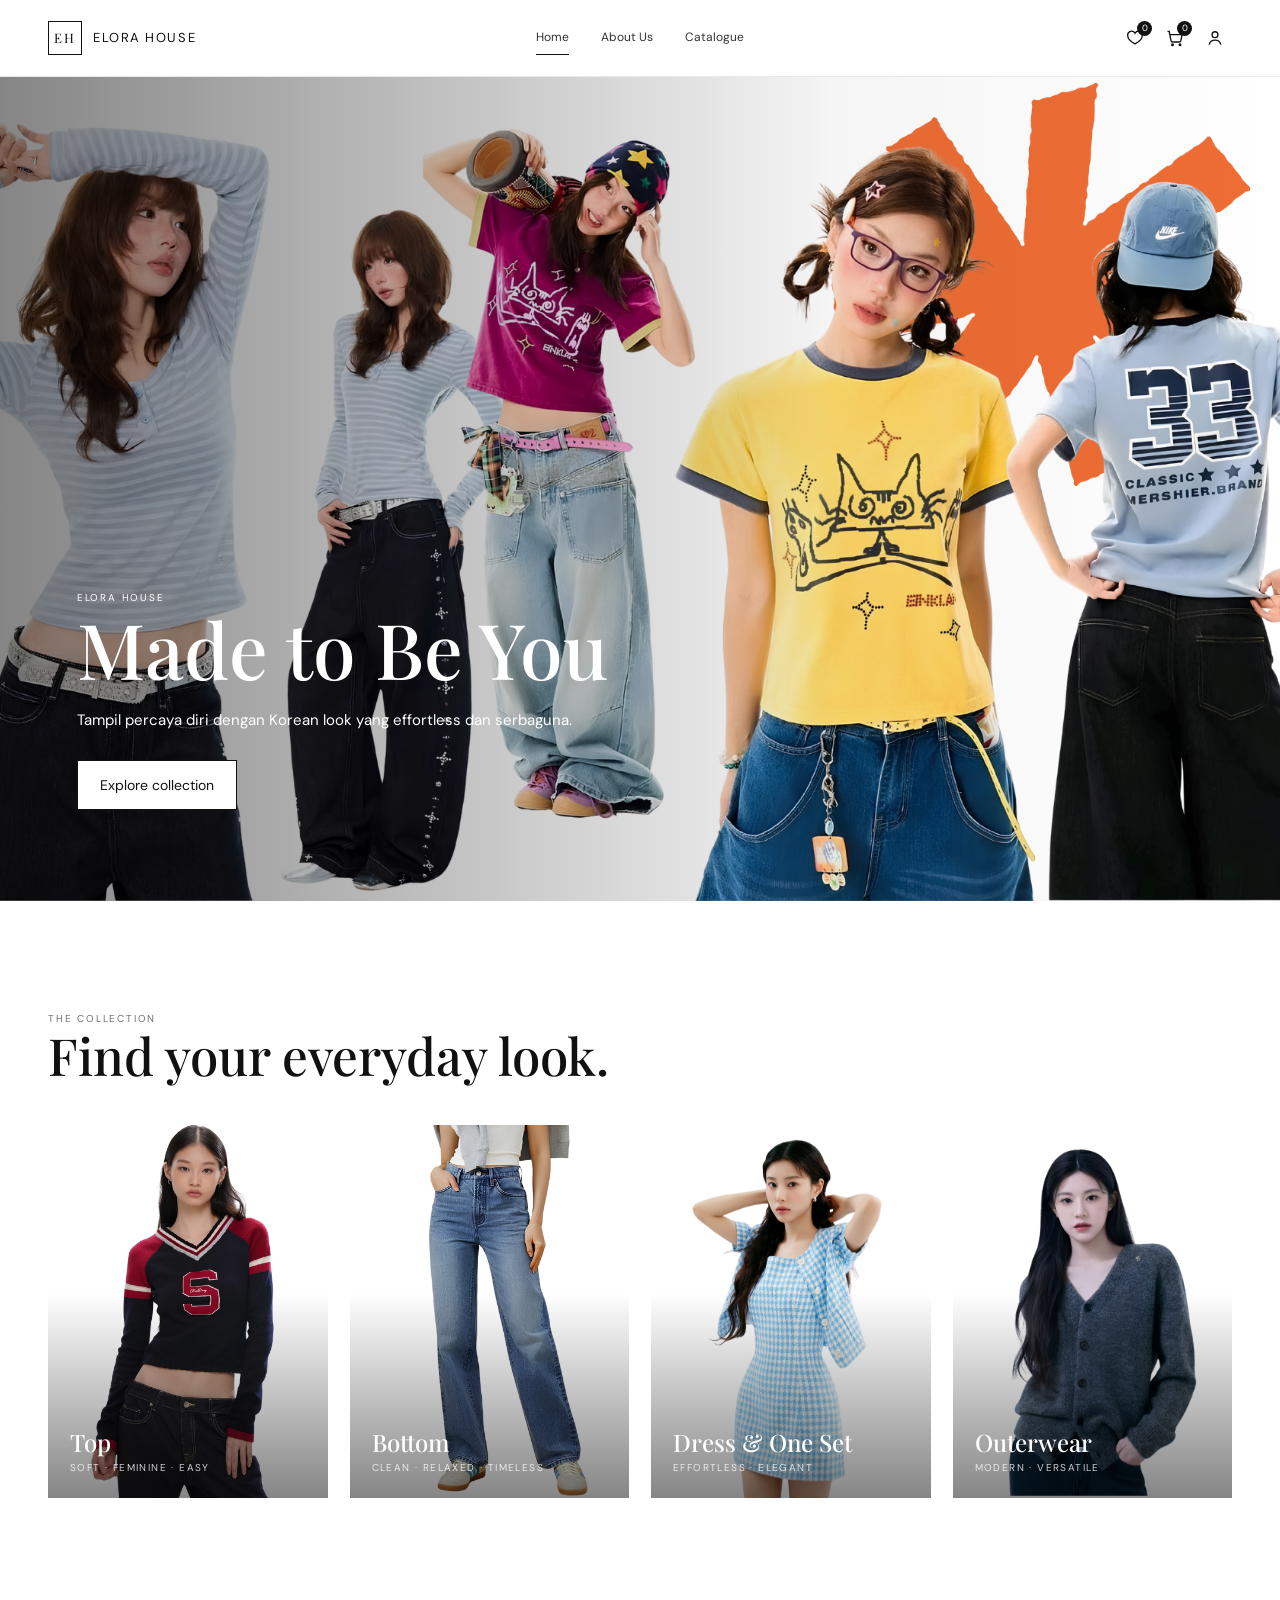
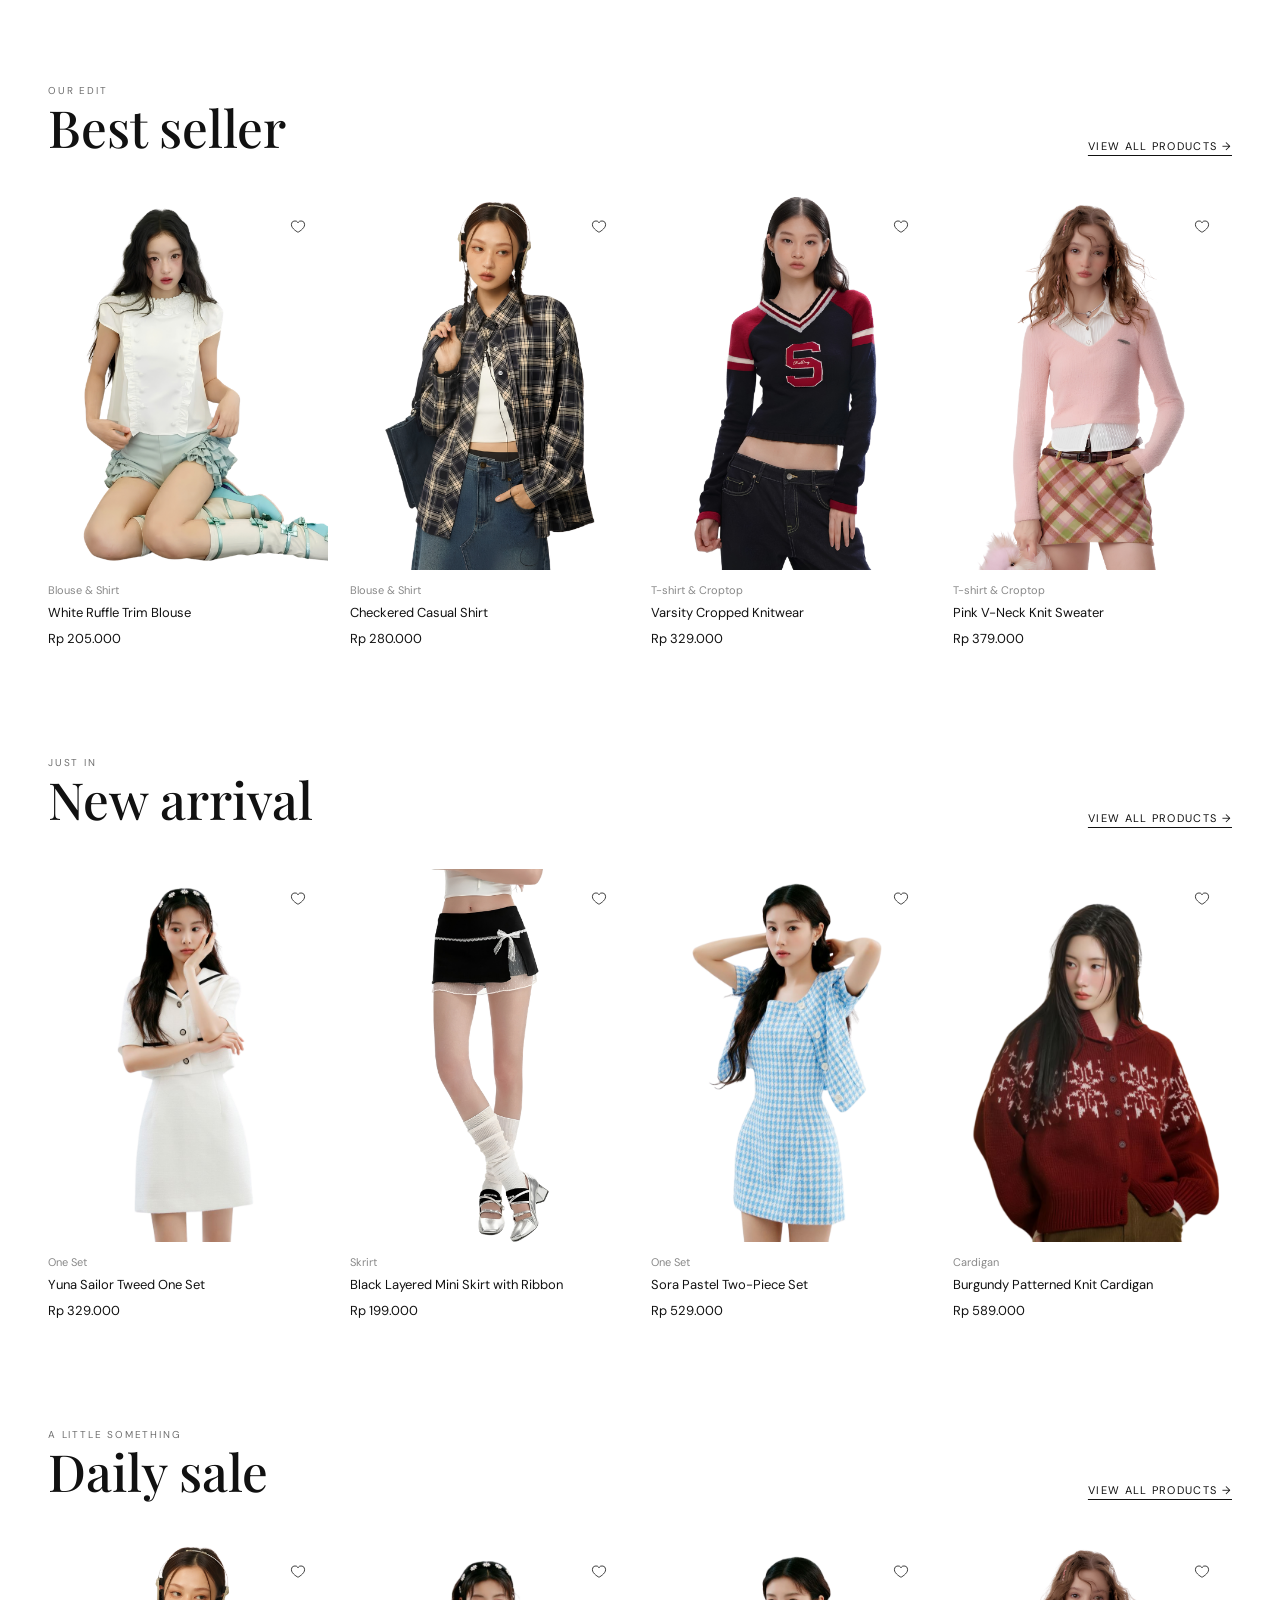
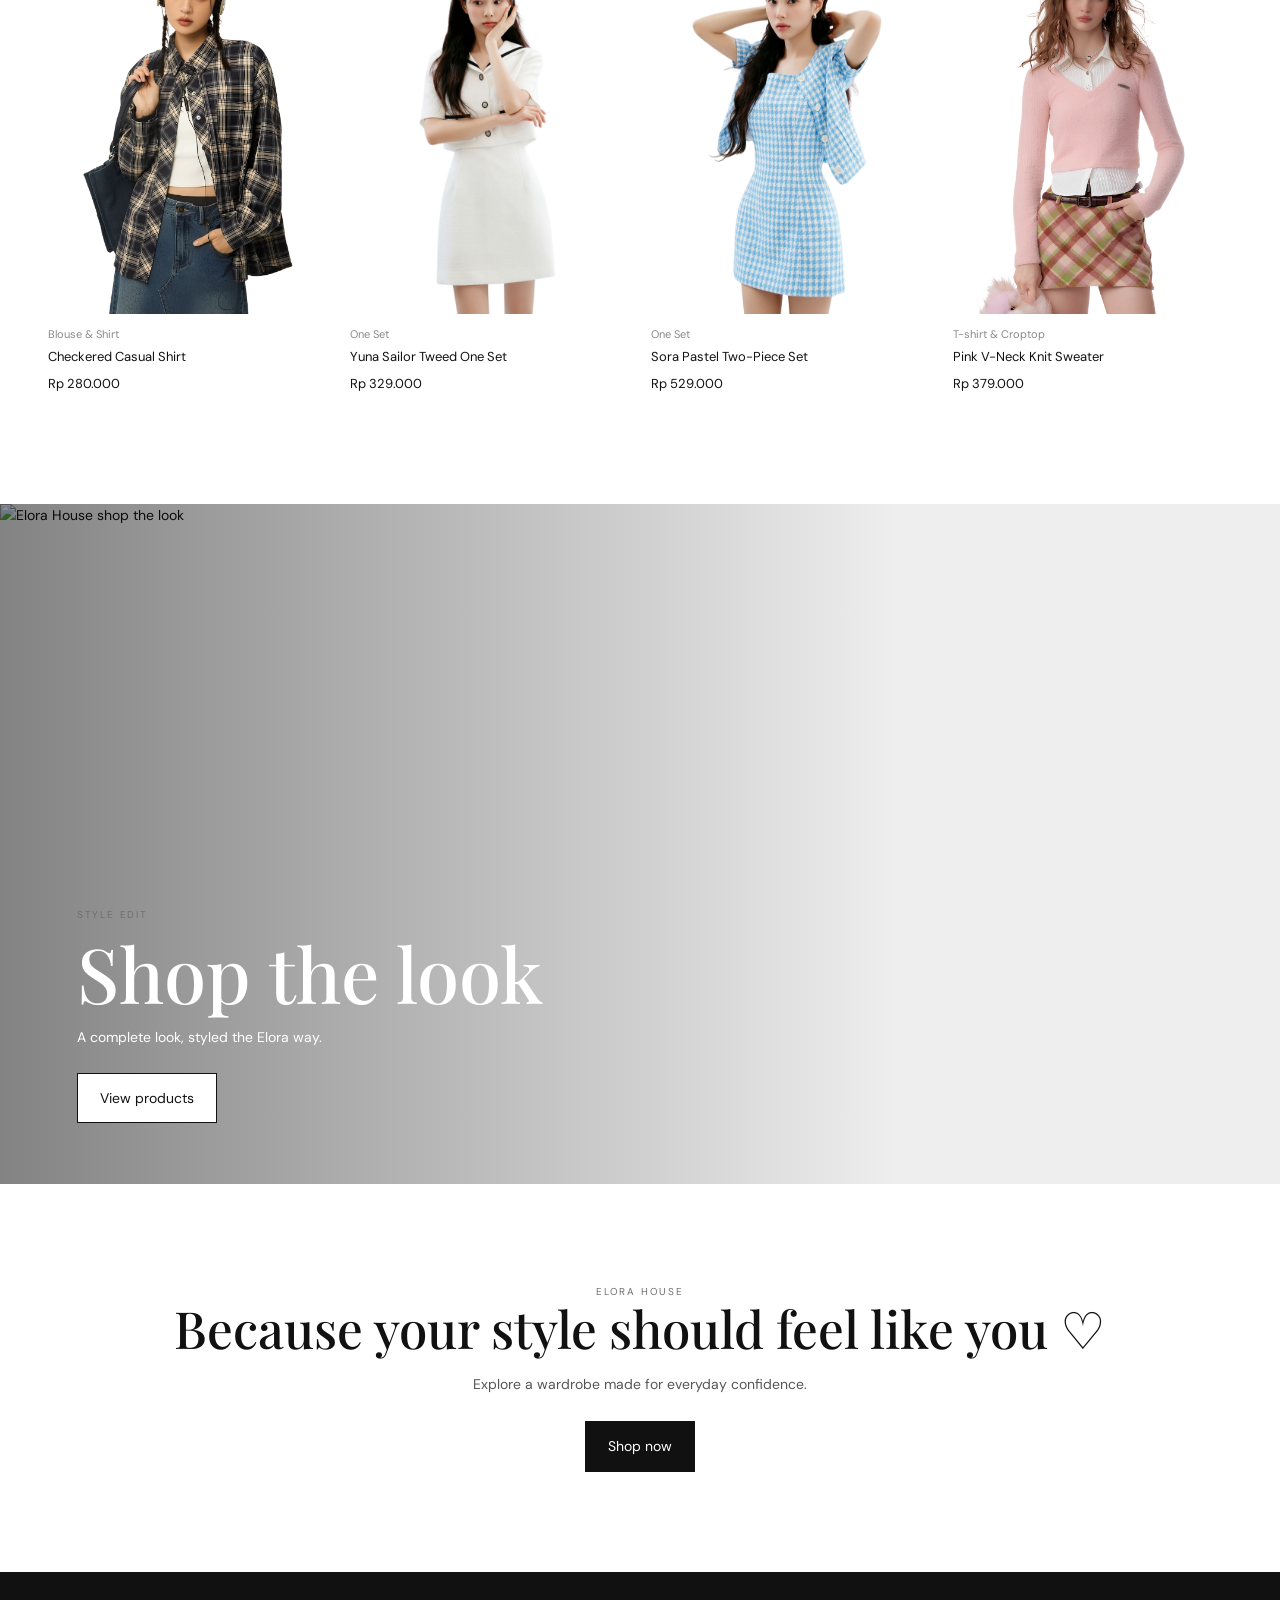
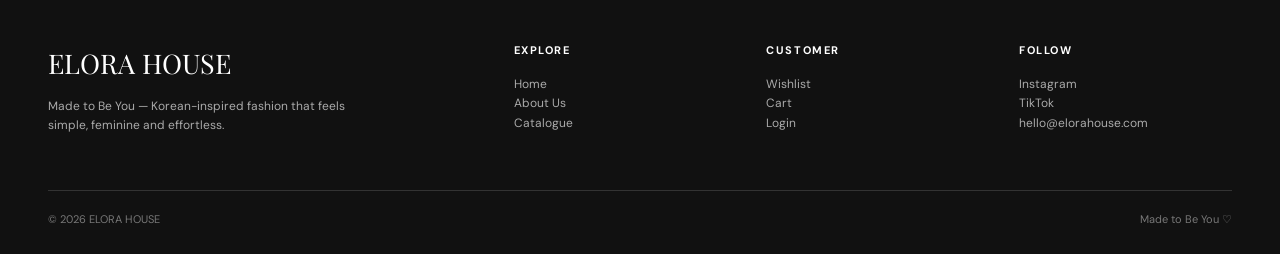
==== commit a12140f5: "update index.html" ====
--- a/index.html
+++ b/index.html
@@ -137,149 +137,3 @@
     <script src="app.js"></script>
   </body>
 </html>
-=======
-<!doctype html>
-<html lang="en">
-  <head>
-    <meta charset="utf-8" />
-    <meta name="viewport" content="width=device-width,initial-scale=1" />
-    <meta name="description" content="ELORA HOUSE — Made to Be You" />
-    <title>Home · ELORA HOUSE</title>
-    <link rel="stylesheet" href="styles.css" />
-  </head>
-  <body>
-    <div id="site-header"></div>
-    <main>
-      <section class="hero">
-        <img
-          src="https://images.unsplash.com/photo-1483985988355-763728e1935b?auto=format&fit=crop&w=2200&q=90"
-          alt="ELORA HOUSE fashion editorial"
-        />
-        <div class="hero-copy">
-          <div class="eyebrow">ELORA HOUSE</div>
-          <h1>Made to Be You</h1>
-          <p>
-            Tampil percaya diri dengan Korean look yang effortless dan
-            serbaguna.
-          </p>
-          <a class="btn light" href="catalogue.html">Explore collection</a>
-        </div>
-      </section>
-      <section class="section">
-        <div class="container">
-          <div class="section-head">
-            <div>
-              <div class="eyebrow">The collection</div>
-              <h2>Find your everyday look.</h2>
-            </div>
-            <p>
-              Simple pieces, feminine silhouettes, and versatile styling for
-              every moment.
-            </p>
-          </div>
-          <div class="category-grid">
-            <a class="category-card" href="catalogue.html?cat=Top"
-              ><img
-                src="https://images.unsplash.com/photo-1566206091558-7f218b696731?auto=format&fit=crop&w=900&q=85"
-              />
-              <div class="category-label">
-                <h3>Top</h3>
-                <span>Soft · feminine · easy</span>
-              </div></a
-            >
-            <a class="category-card" href="catalogue.html?cat=Bottom"
-              ><img
-                src="https://images.unsplash.com/photo-1583496661160-fb5886a13d27?auto=format&fit=crop&w=900&q=85"
-              />
-              <div class="category-label">
-                <h3>Bottom</h3>
-                <span>Clean · relaxed · timeless</span>
-              </div></a
-            >
-            <a
-              class="category-card"
-              href="catalogue.html?cat=Dress%20%26%20One%20Set"
-              ><img
-                src="https://images.unsplash.com/photo-1566174053879-31528523f8ae?auto=format&fit=crop&w=900&q=85"
-              />
-              <div class="category-label">
-                <h3>Dress & One Set</h3>
-                <span>Effortless · elegant</span>
-              </div></a
-            >
-            <a class="category-card" href="catalogue.html?cat=Outerwear"
-              ><img
-                src="https://images.unsplash.com/photo-1539533018447-63fcce2678e3?auto=format&fit=crop&w=900&q=85"
-              />
-              <div class="category-label">
-                <h3>Outerwear</h3>
-                <span>Modern · versatile</span>
-              </div></a
-            >
-          </div>
-        </div>
-      </section>
-      <section class="section home-products">
-        <div class="container">
-          <div class="section-head">
-            <div>
-              <div class="eyebrow">Our edit</div>
-              <h2>Best seller</h2>
-            </div>
-            <a href="catalogue.html" class="text-link">View all products →</a>
-          </div>
-          <div class="products" id="bestSellerGrid"></div>
-        </div>
-      </section>
-      <section class="section home-products alt">
-        <div class="container">
-          <div class="section-head">
-            <div>
-              <div class="eyebrow">Just in</div>
-              <h2>New arrival</h2>
-            </div>
-            <a href="catalogue.html" class="text-link">View all products →</a>
-          </div>
-          <div class="products" id="newArrivalGrid"></div>
-        </div>
-      </section>
-      <section class="section home-products sale">
-        <div class="container">
-          <div class="section-head">
-            <div>
-              <div class="eyebrow">A little something</div>
-              <h2>Daily sale</h2>
-            </div>
-            <a href="catalogue.html" class="text-link">View all products →</a>
-          </div>
-          <div class="products" id="saleGrid"></div>
-        </div>
-      </section>
-      <section class="shop-look">
-        <div class="shop-look-image">
-          <img
-            src="https://images.unsplash.com/photo-1485230895905-ec40ba36b9bc?auto=format&fit=crop&w=1800&q=90"
-            alt="Elora House shop the look"
-          />
-        </div>
-        <div class="shop-look-copy">
-          <div class="eyebrow">Style edit</div>
-          <h2>Shop the look</h2>
-          <p>A complete look, styled the Elora way.</p>
-          <a href="catalogue.html" class="btn light">View products</a>
-        </div>
-      </section>
-      <section class="cta">
-        <div class="container">
-          <div class="eyebrow">ELORA HOUSE</div>
-          <h2>Because your style should feel like you ♡</h2>
-          <p>Explore a wardrobe made for everyday confidence.</p>
-          <a class="btn" href="catalogue.html">Shop now</a>
-        </div>
-      </section>
-    </main>
-    <div id="site-footer"></div>
-    <script src="app.js"></script>
-  </body>
-</html>
->>>>>>> 99dda6eee05fd8b8b466f2d14a97079b3eb2d96d
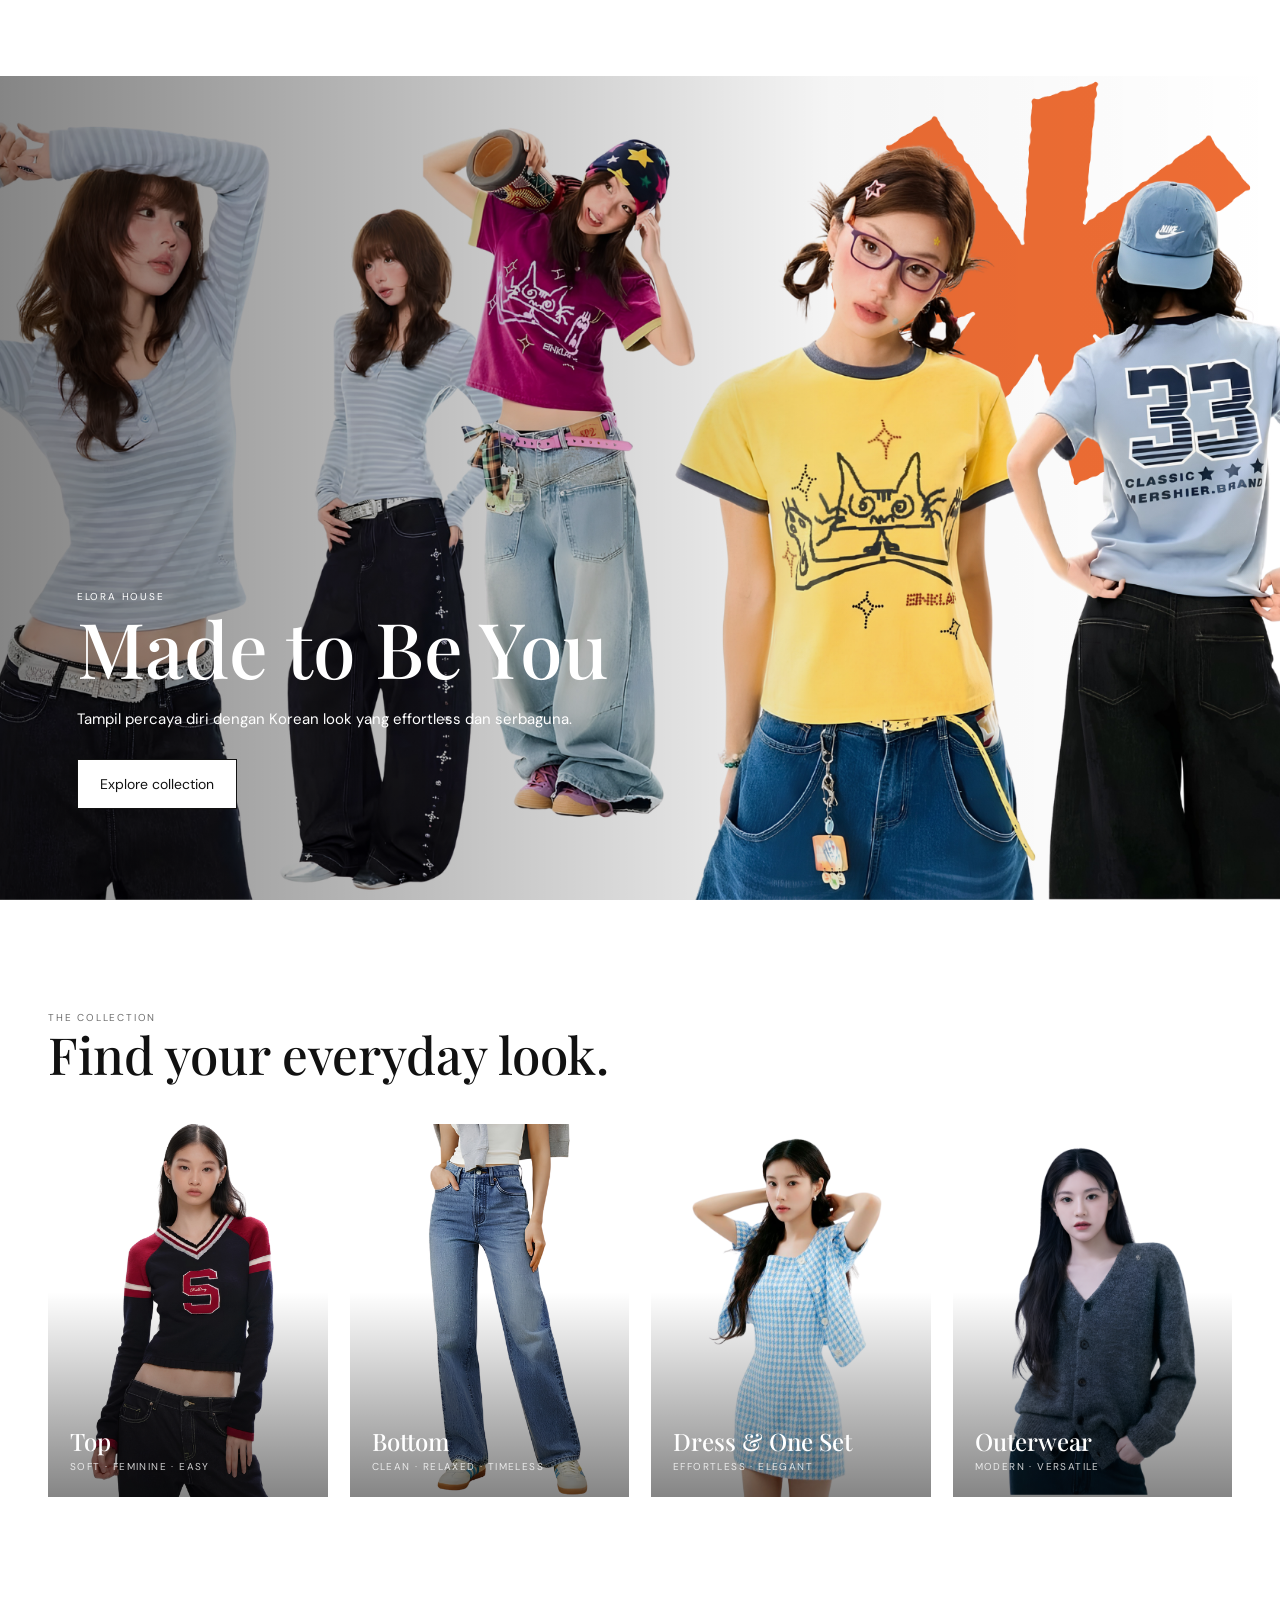
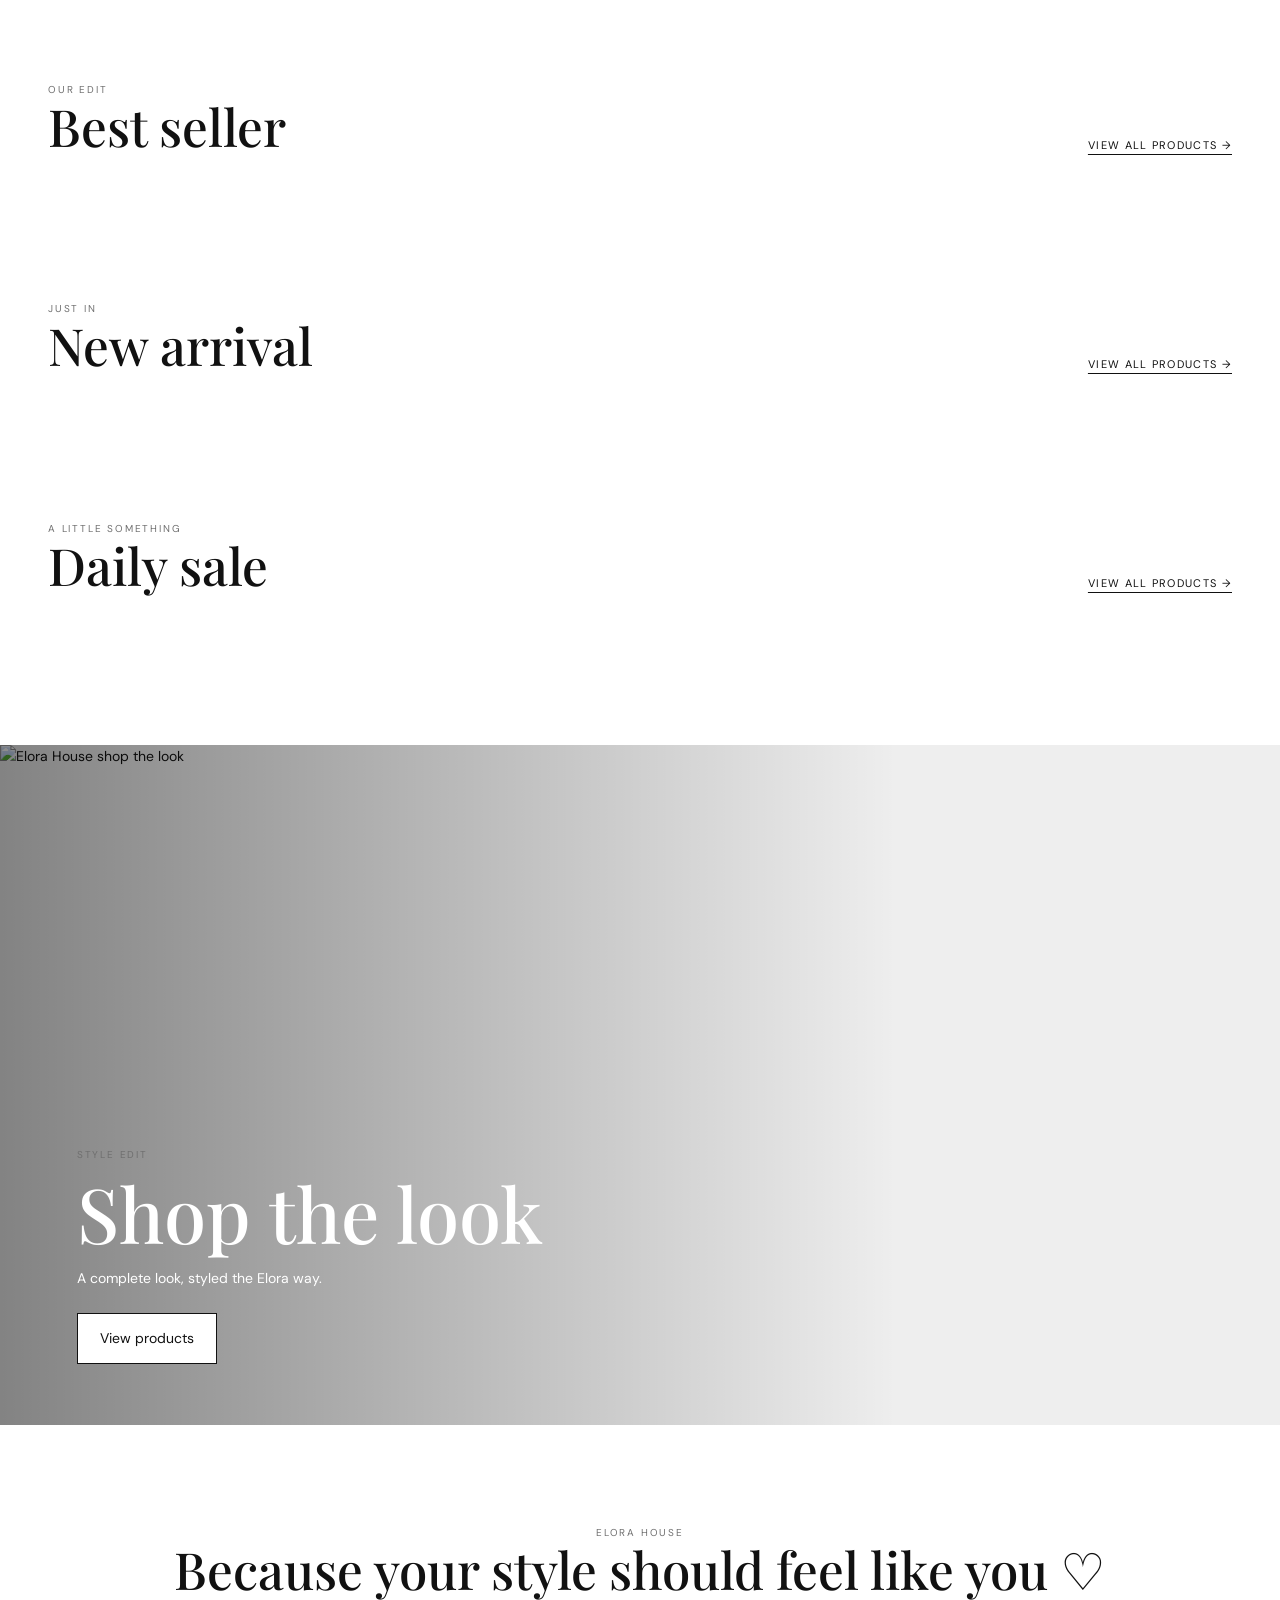
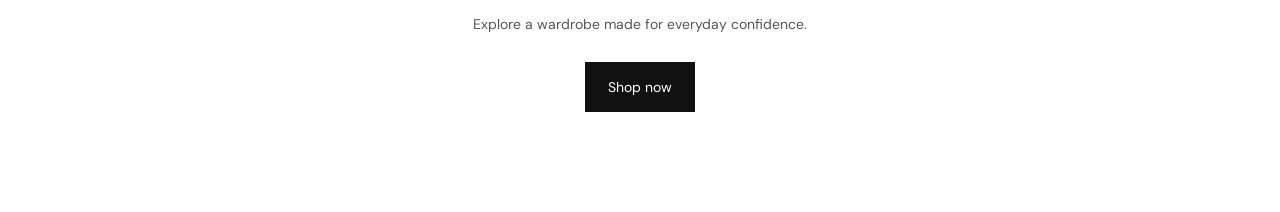
==== commit ace6f22b: "Replace app.js with product-data.js in index.html" ====
--- a/index.html
+++ b/index.html
@@ -134,6 +134,6 @@
       </section>
     </main>
     <div id="site-footer"></div>
-    <script src="app.js"></script>
+    <script src="product-data.js"></script>
   </body>
 </html>
--- a/styles.css
+++ b/styles.css
@@ -122,13 +122,18 @@
   place-items: center;
 }
 .navbar {
-  position: sticky;
+  position: fixed;
   top: 0;
+  right: 0;
+  left: 0;
   z-index: 50;
   background: rgba(255, 255, 255, 0.96);
   backdrop-filter: blur(12px);
   border-bottom: 1px solid var(--line);
 }
+#site-header {
+  height: 76px;
+}
 .nav-inner {
   height: 76px;
   display: grid;
@@ -144,13 +149,9 @@
   letter-spacing: 0.12em;
 }
 .logo {
-  width: 34px;
-  height: 34px;
-  border: 1px solid #111;
-  display: grid;
-  place-items: center;
-  font-family: var(--serif);
-  font-size: 13px;
+  width: 42px;
+  height: 42px;
+  object-fit: contain;
 }
 .nav-links {
   display: flex;
@@ -643,6 +644,7 @@
 .detail-qty {
   display: flex;
   align-items: center;
+  gap: 8px;
   border: 1px solid #1a1a1a;
   width: max-content;
 }
@@ -760,6 +762,15 @@
   font-size: 12px;
   margin-top: 4px;
 }
+.quantity {
+  display: flex;
+  align-items: center;
+  gap: 10px;
+}
+.quantity span {
+  min-width: 1.5em;
+  text-align: center;
+}
 .item-actions {
   display: flex;
   gap: 10px;
@@ -855,6 +866,19 @@
   color: #555;
   margin-bottom: 18px;
 }
+.qris-payment {
+  margin-top: 18px;
+}
+.qris-payment p {
+  margin-bottom: 10px;
+  font-size: 12px;
+}
+.qris-code {
+  width: min(100%, 320px);
+  height: auto;
+  object-fit: contain;
+  border: 1px solid var(--line);
+}
 .empty {
   text-align: center;
   padding: 80px 20px;
@@ -936,6 +960,9 @@
   }
 }
 @media (max-width: 600px) {
+  #site-header {
+    height: 66px;
+  }
   .container {
     width: min(var(--max), calc(100% - 48px));
   }
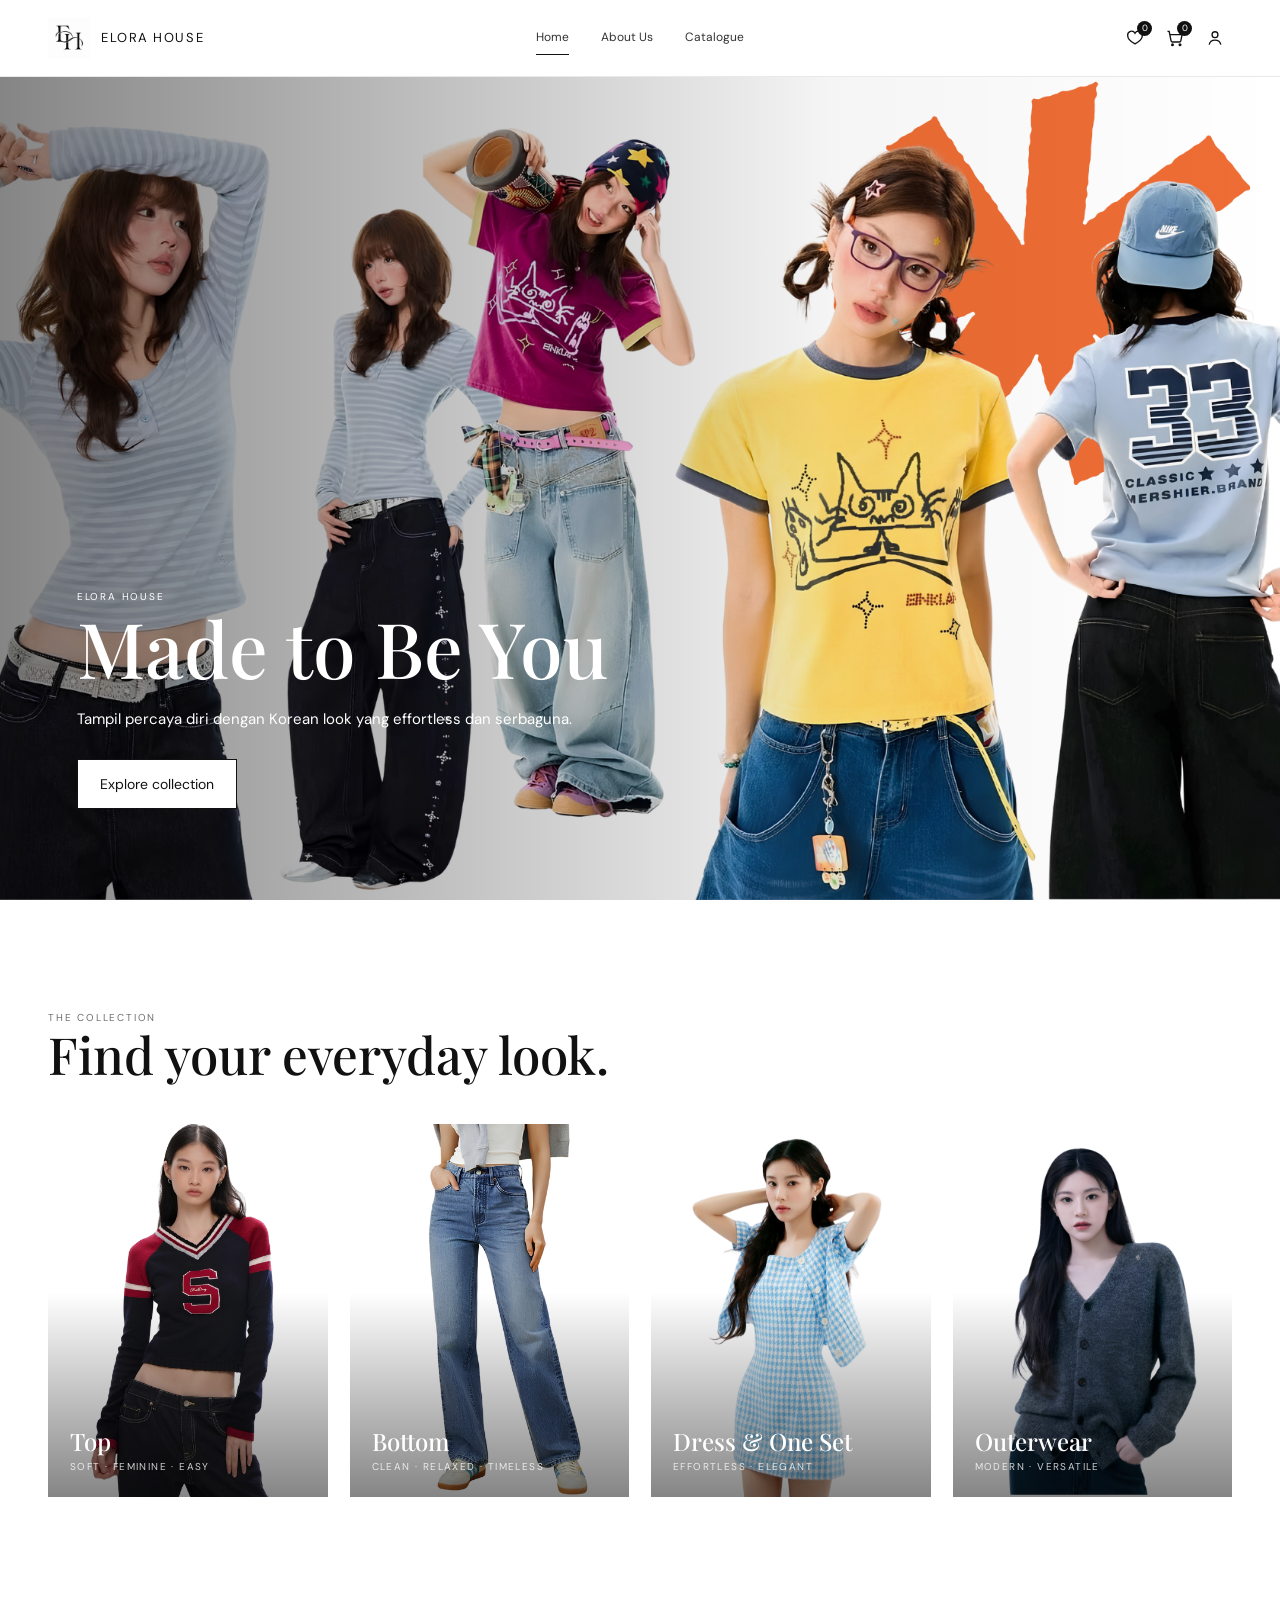
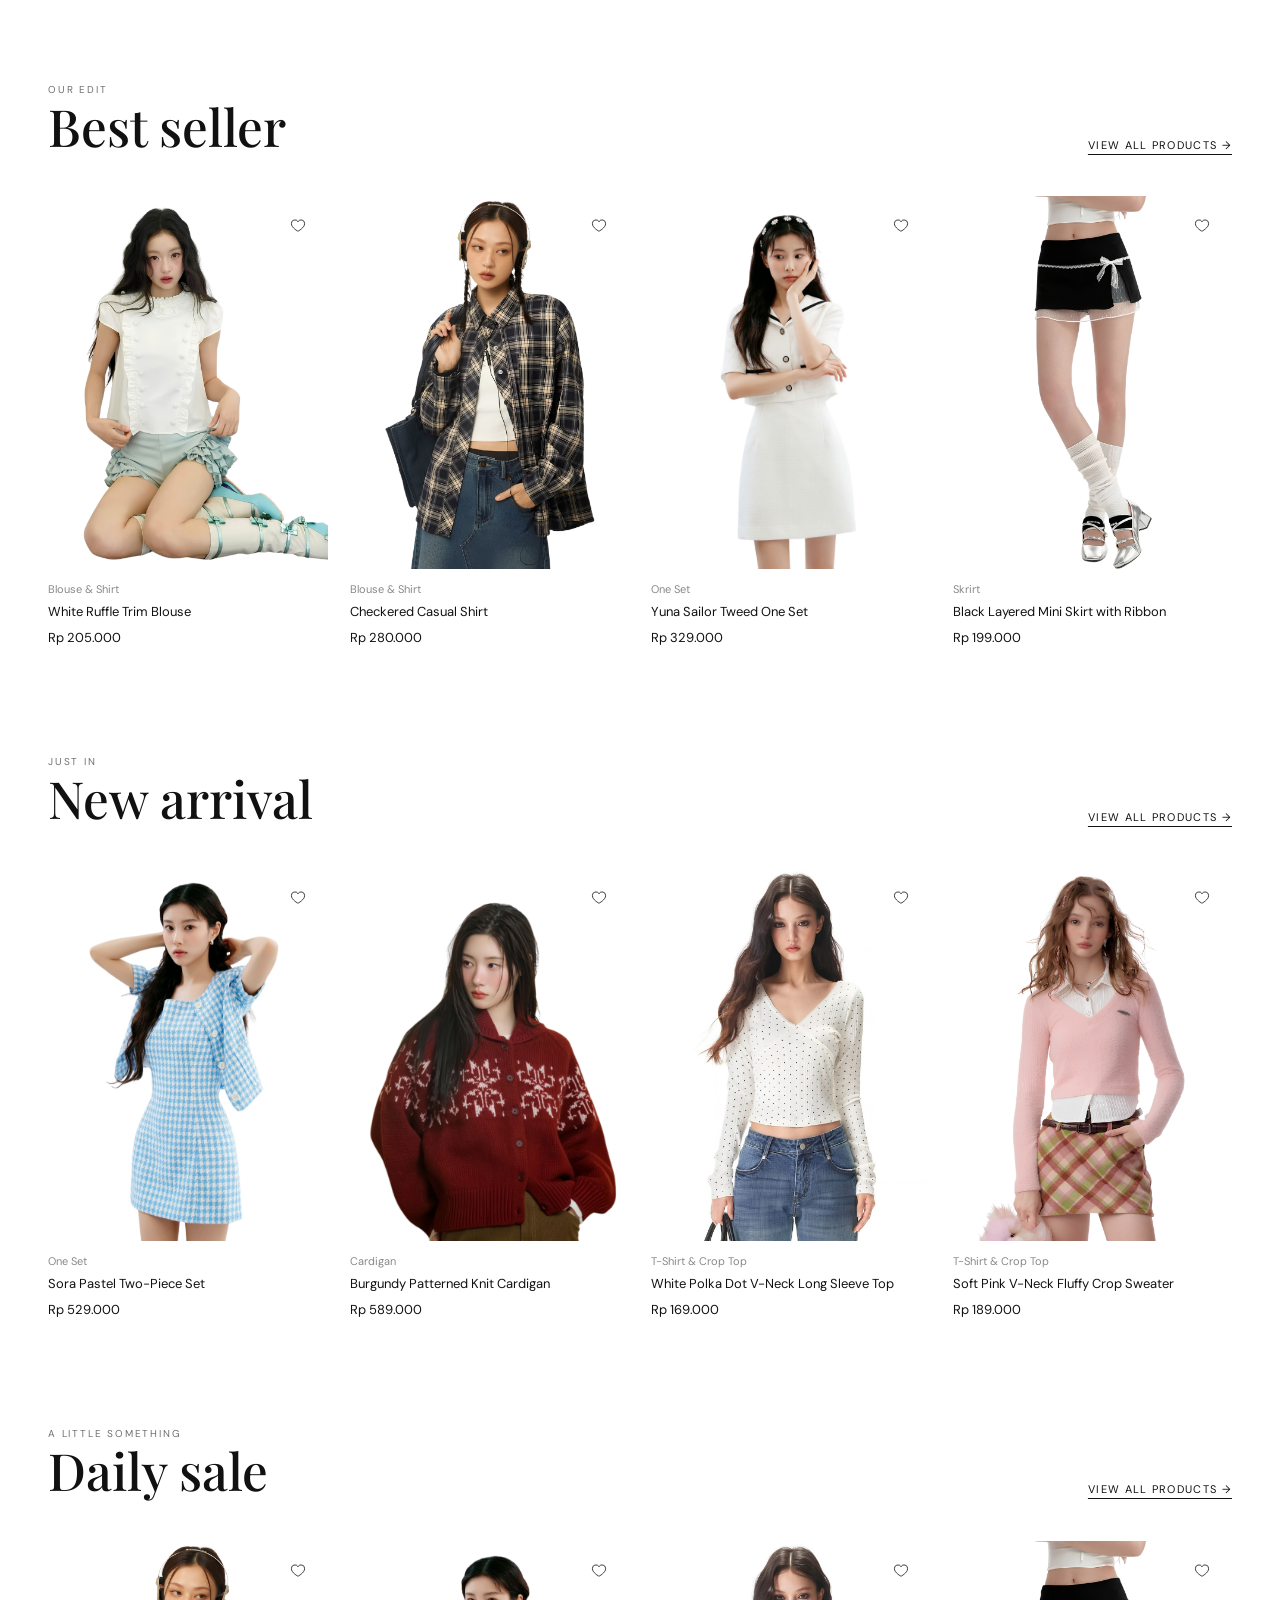
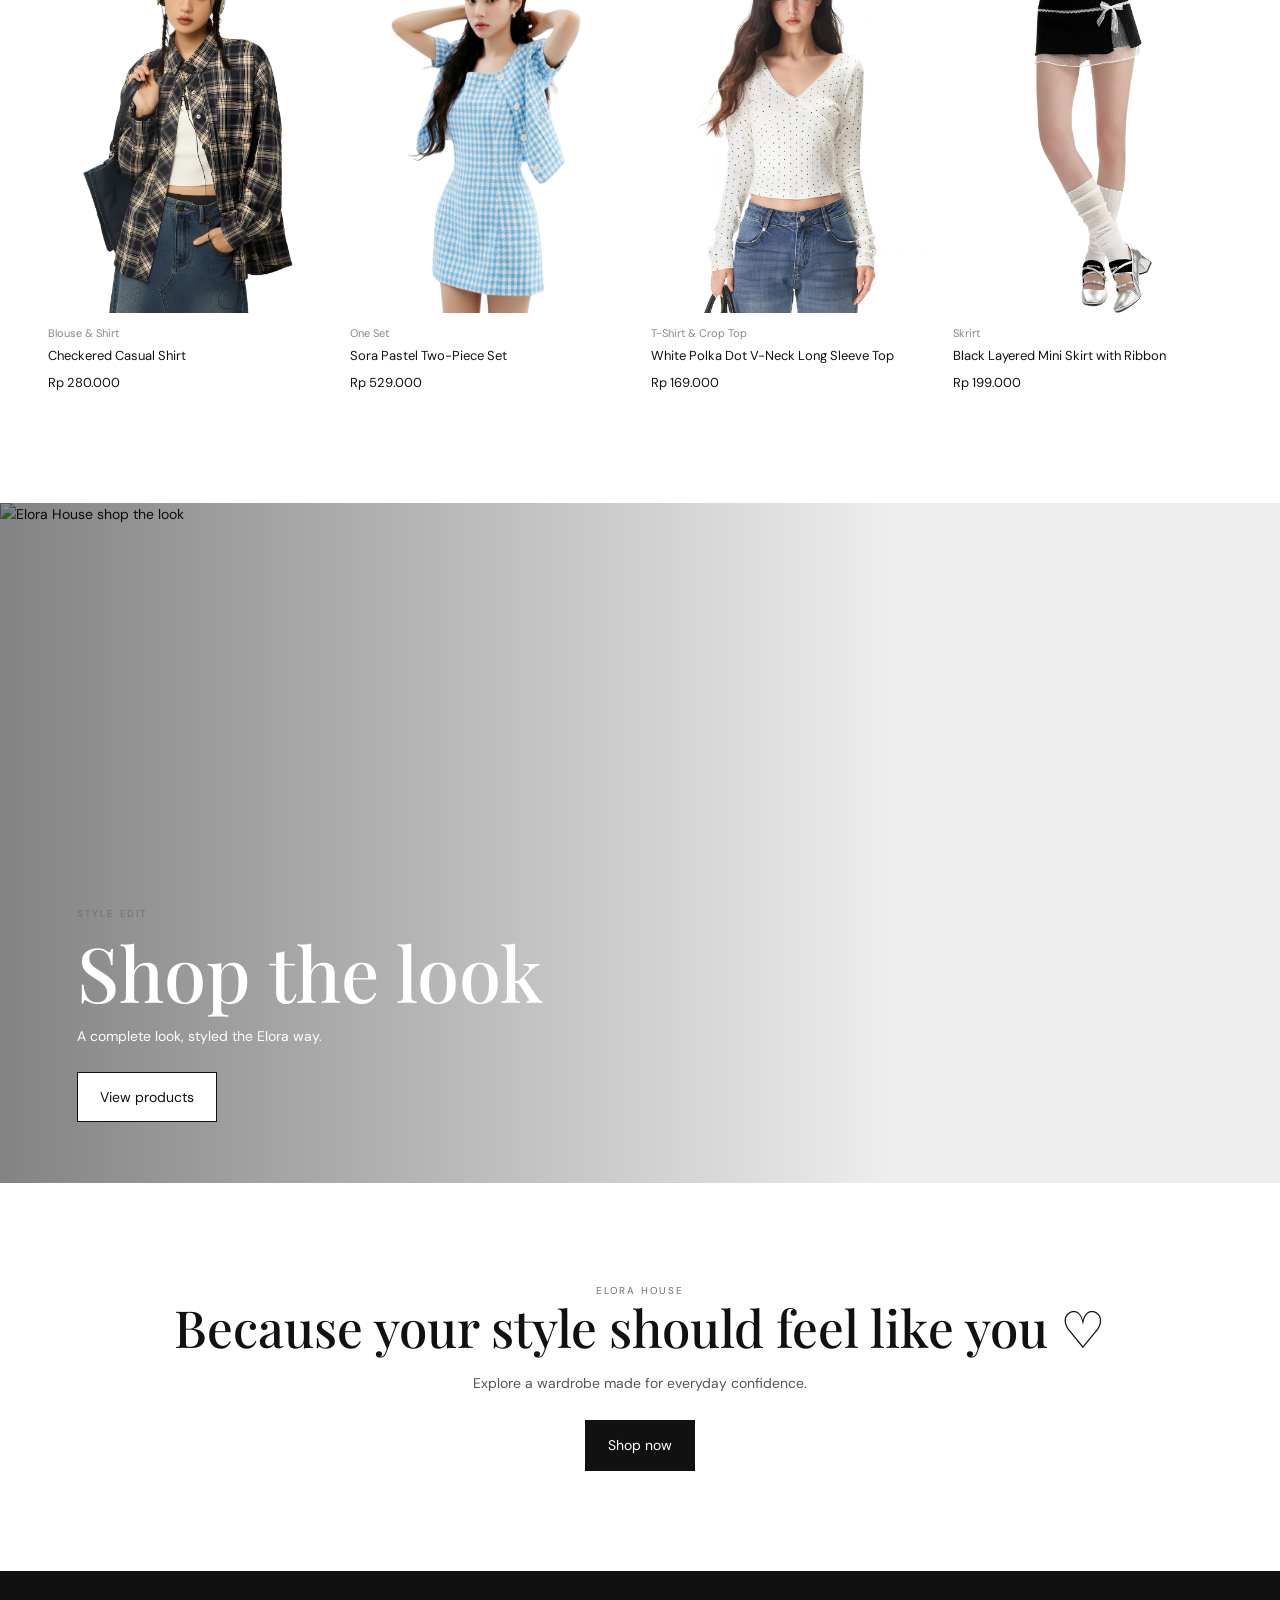
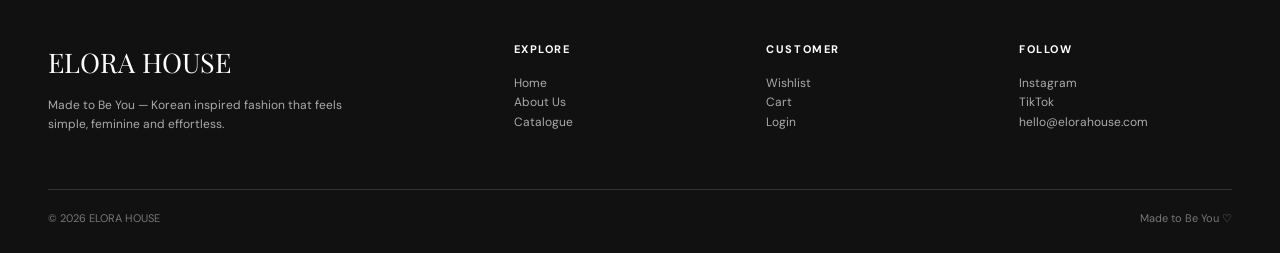
==== commit 8b71d140: "Add script tag for app.js to index.html" ====
--- a/index.html
+++ b/index.html
@@ -134,6 +134,7 @@
       </section>
     </main>
     <div id="site-footer"></div>
+    <script src="app.js"></script>
     <script src="product-data.js"></script>
   </body>
 </html>
